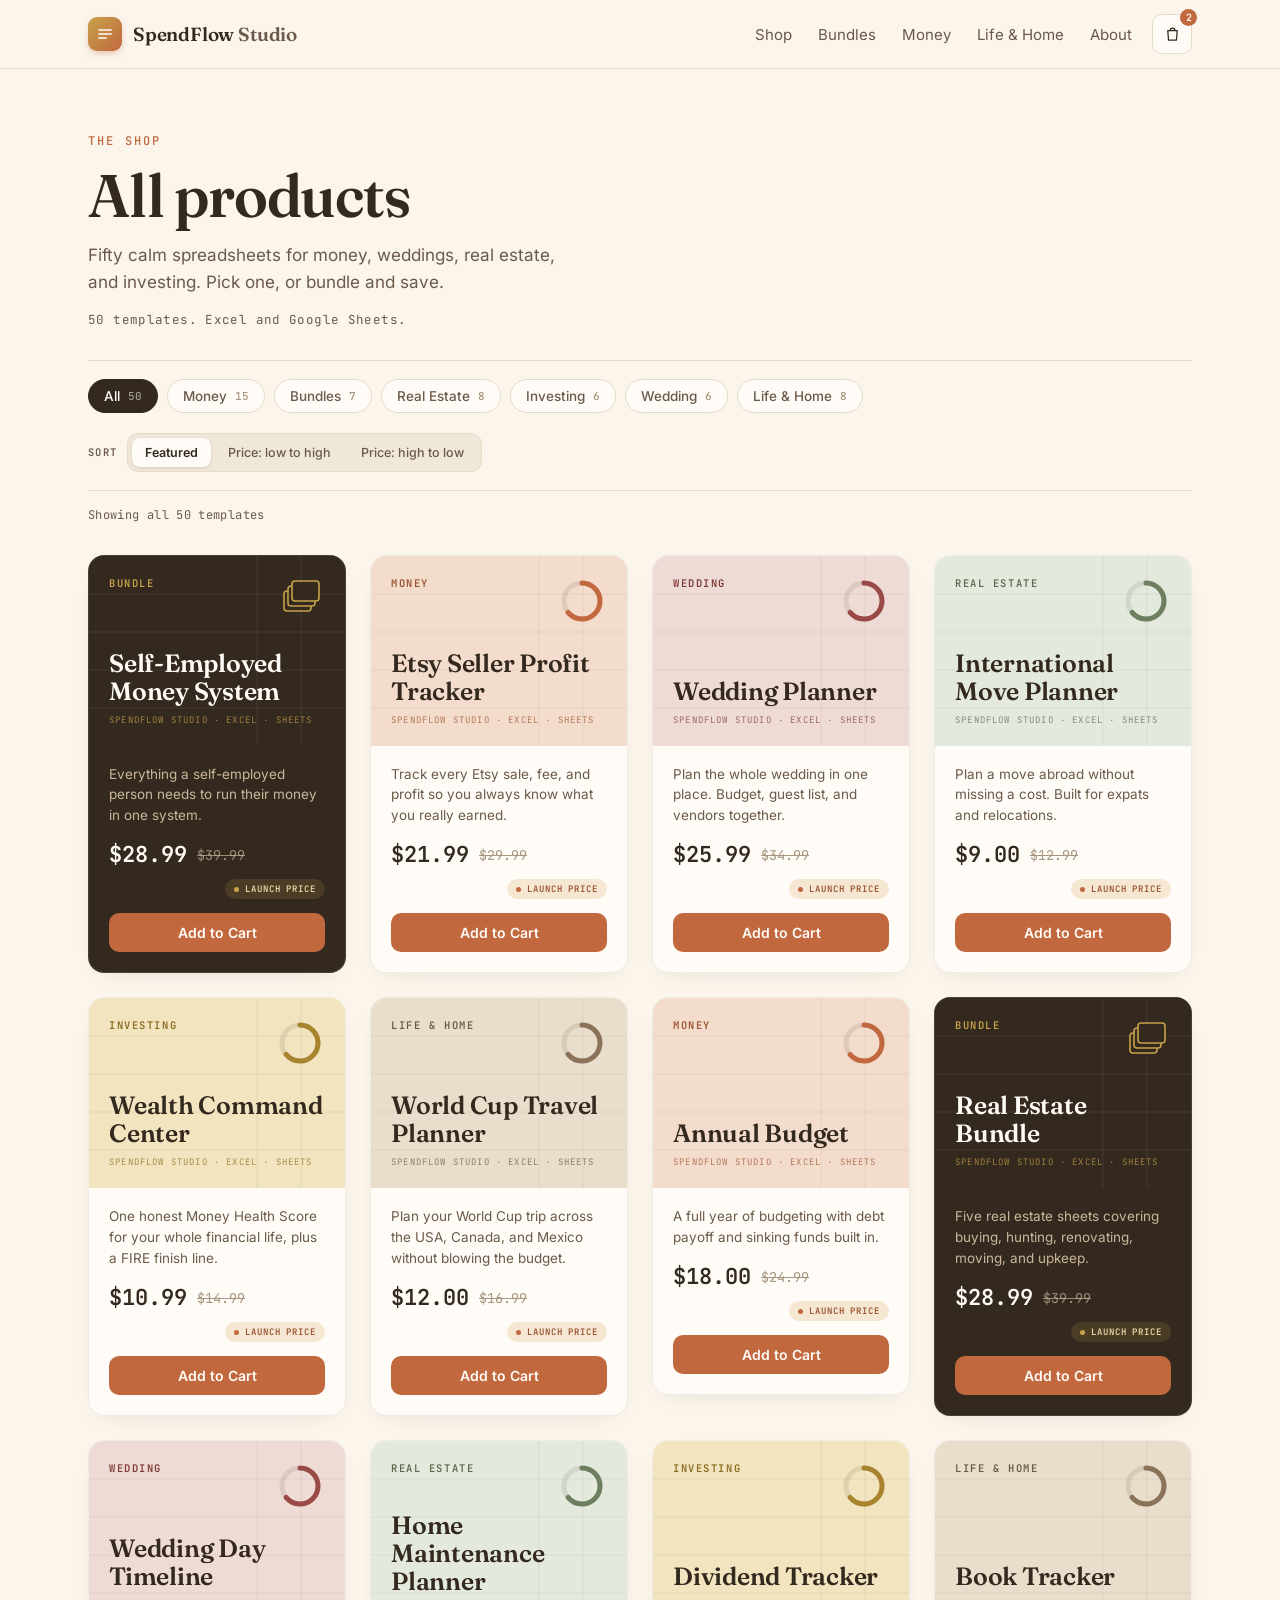
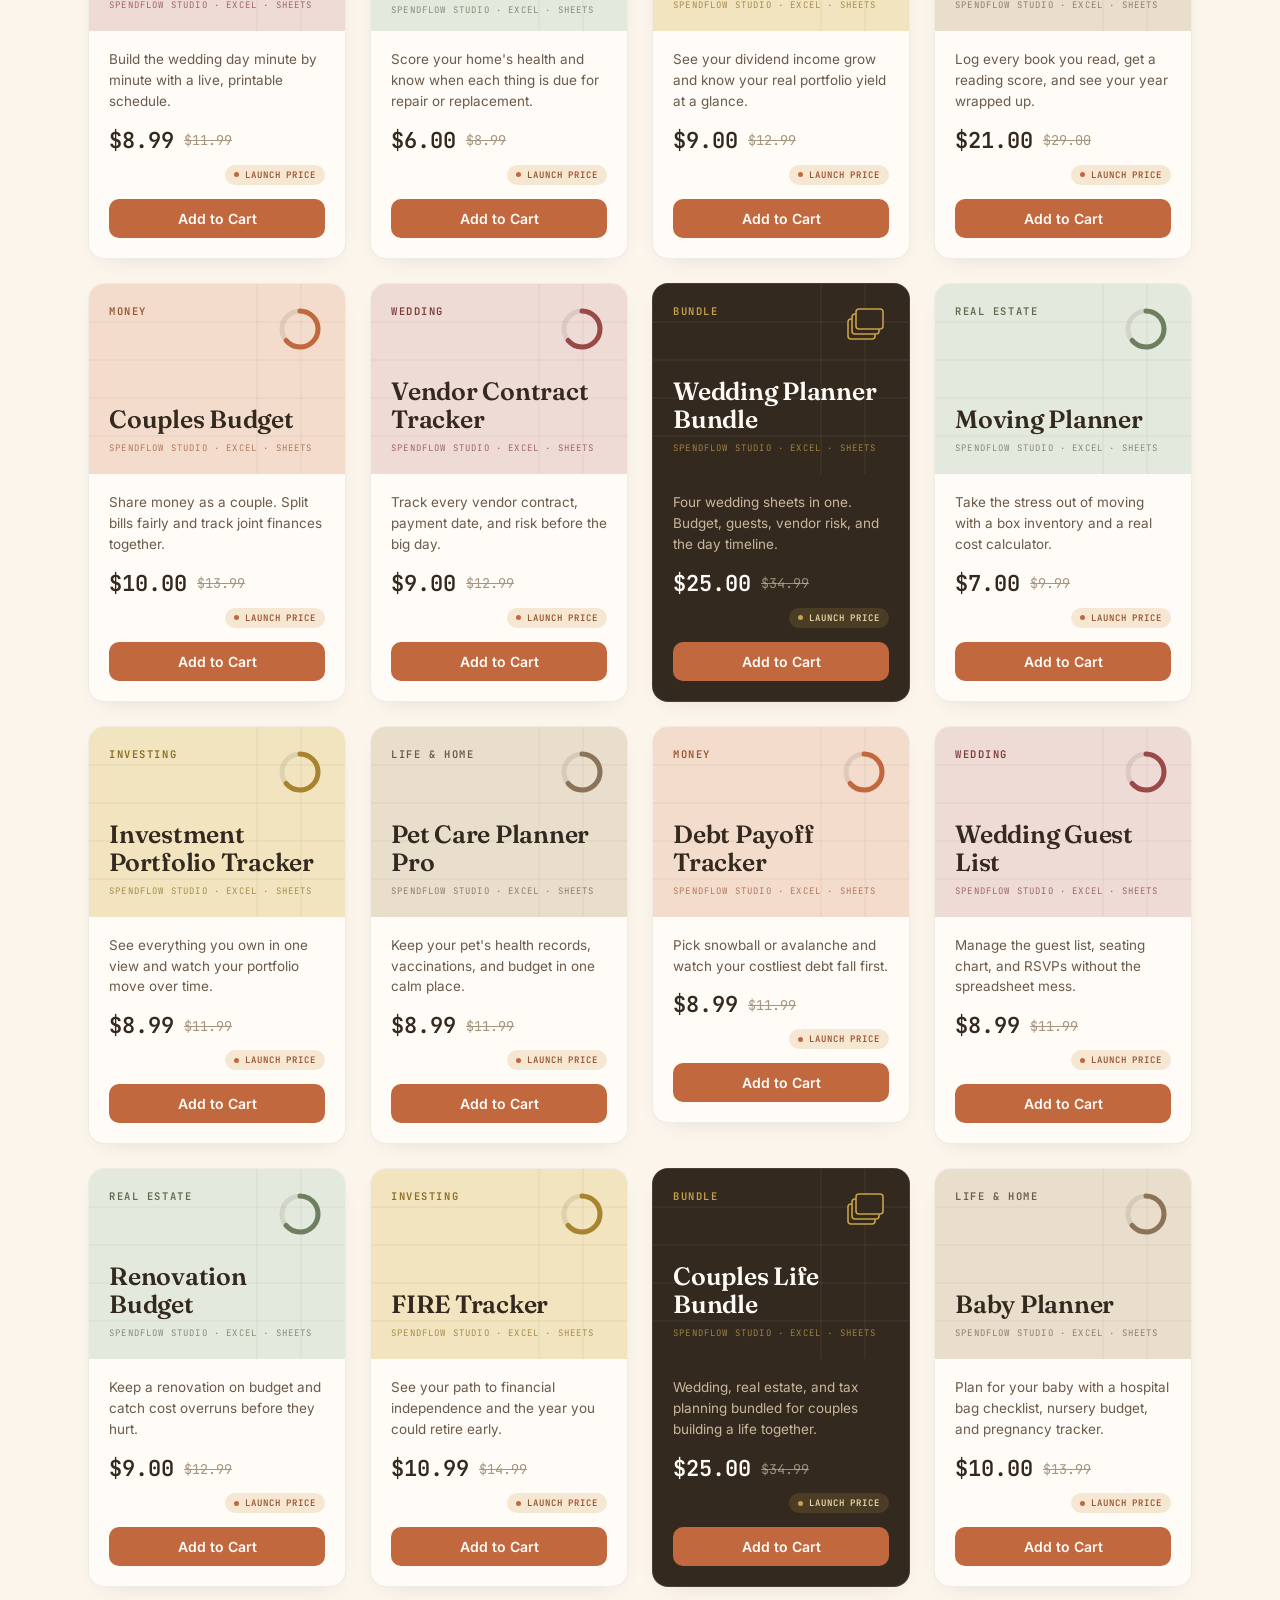
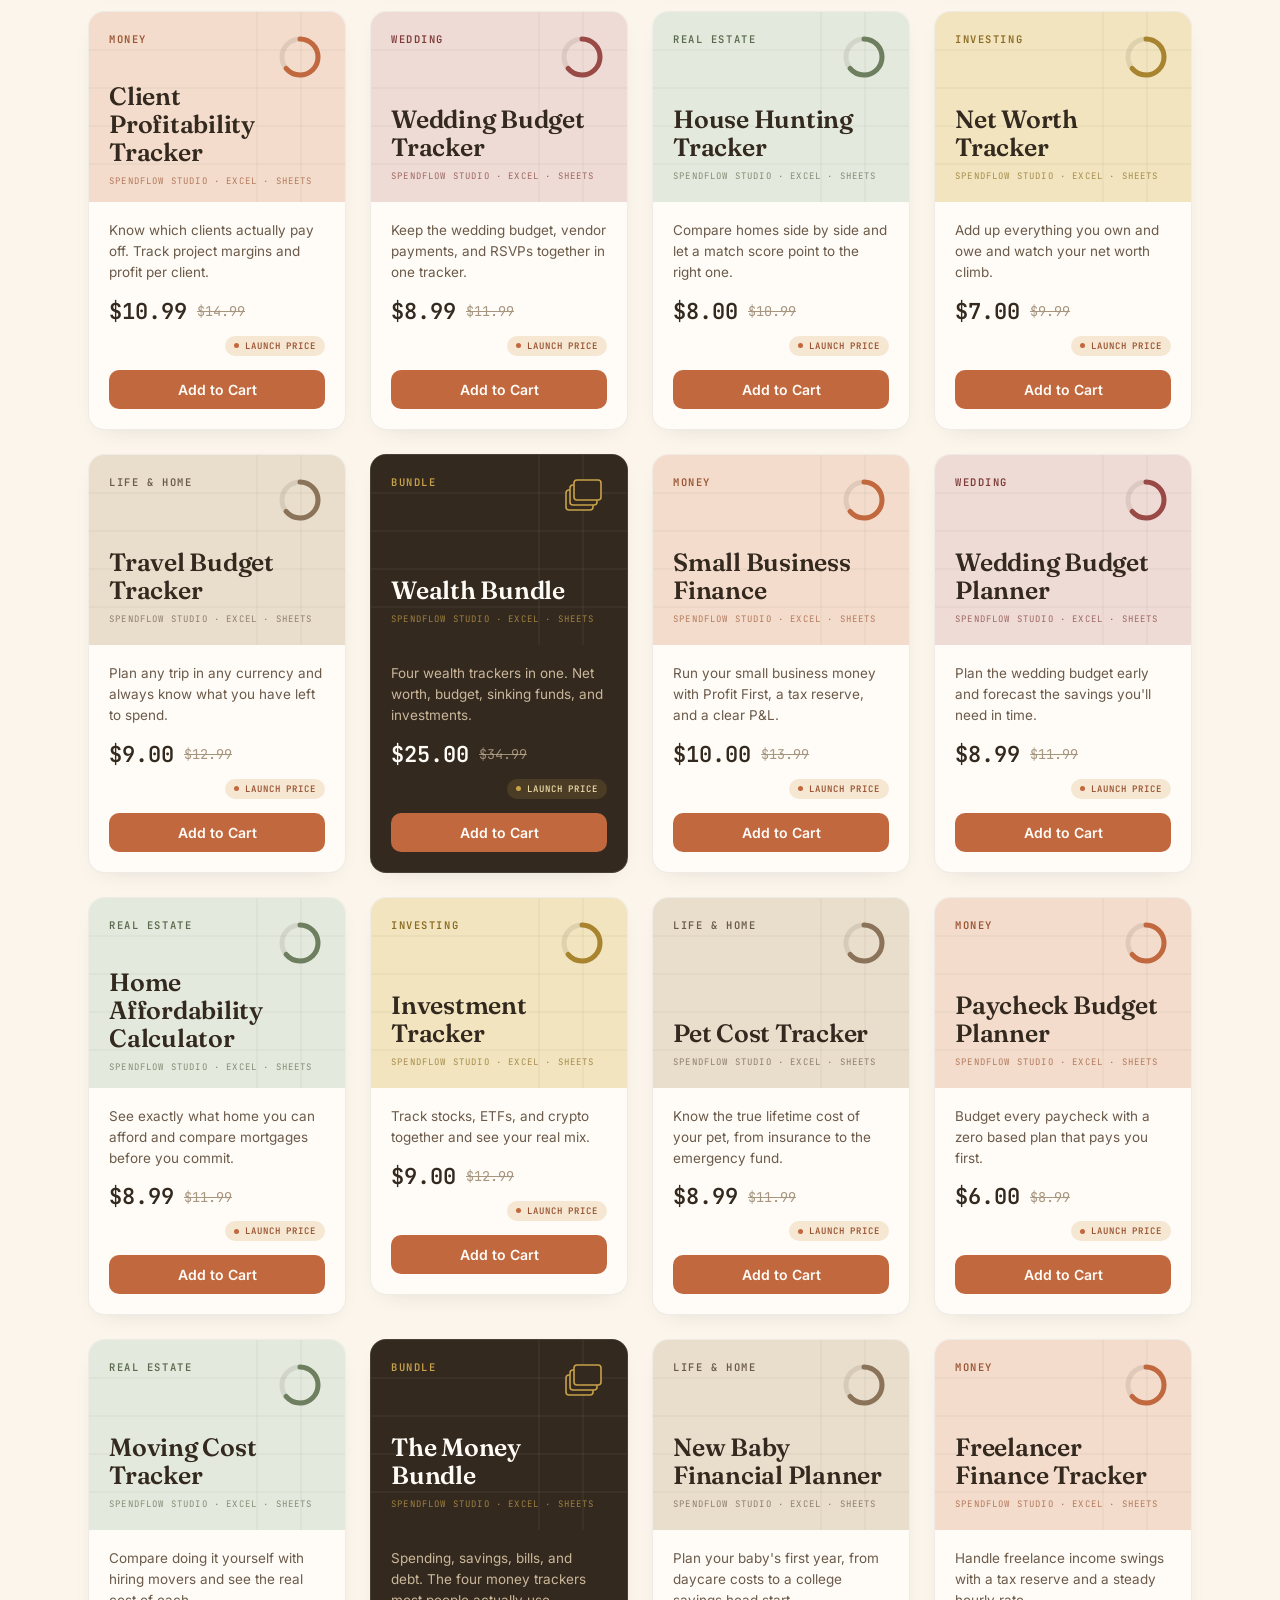
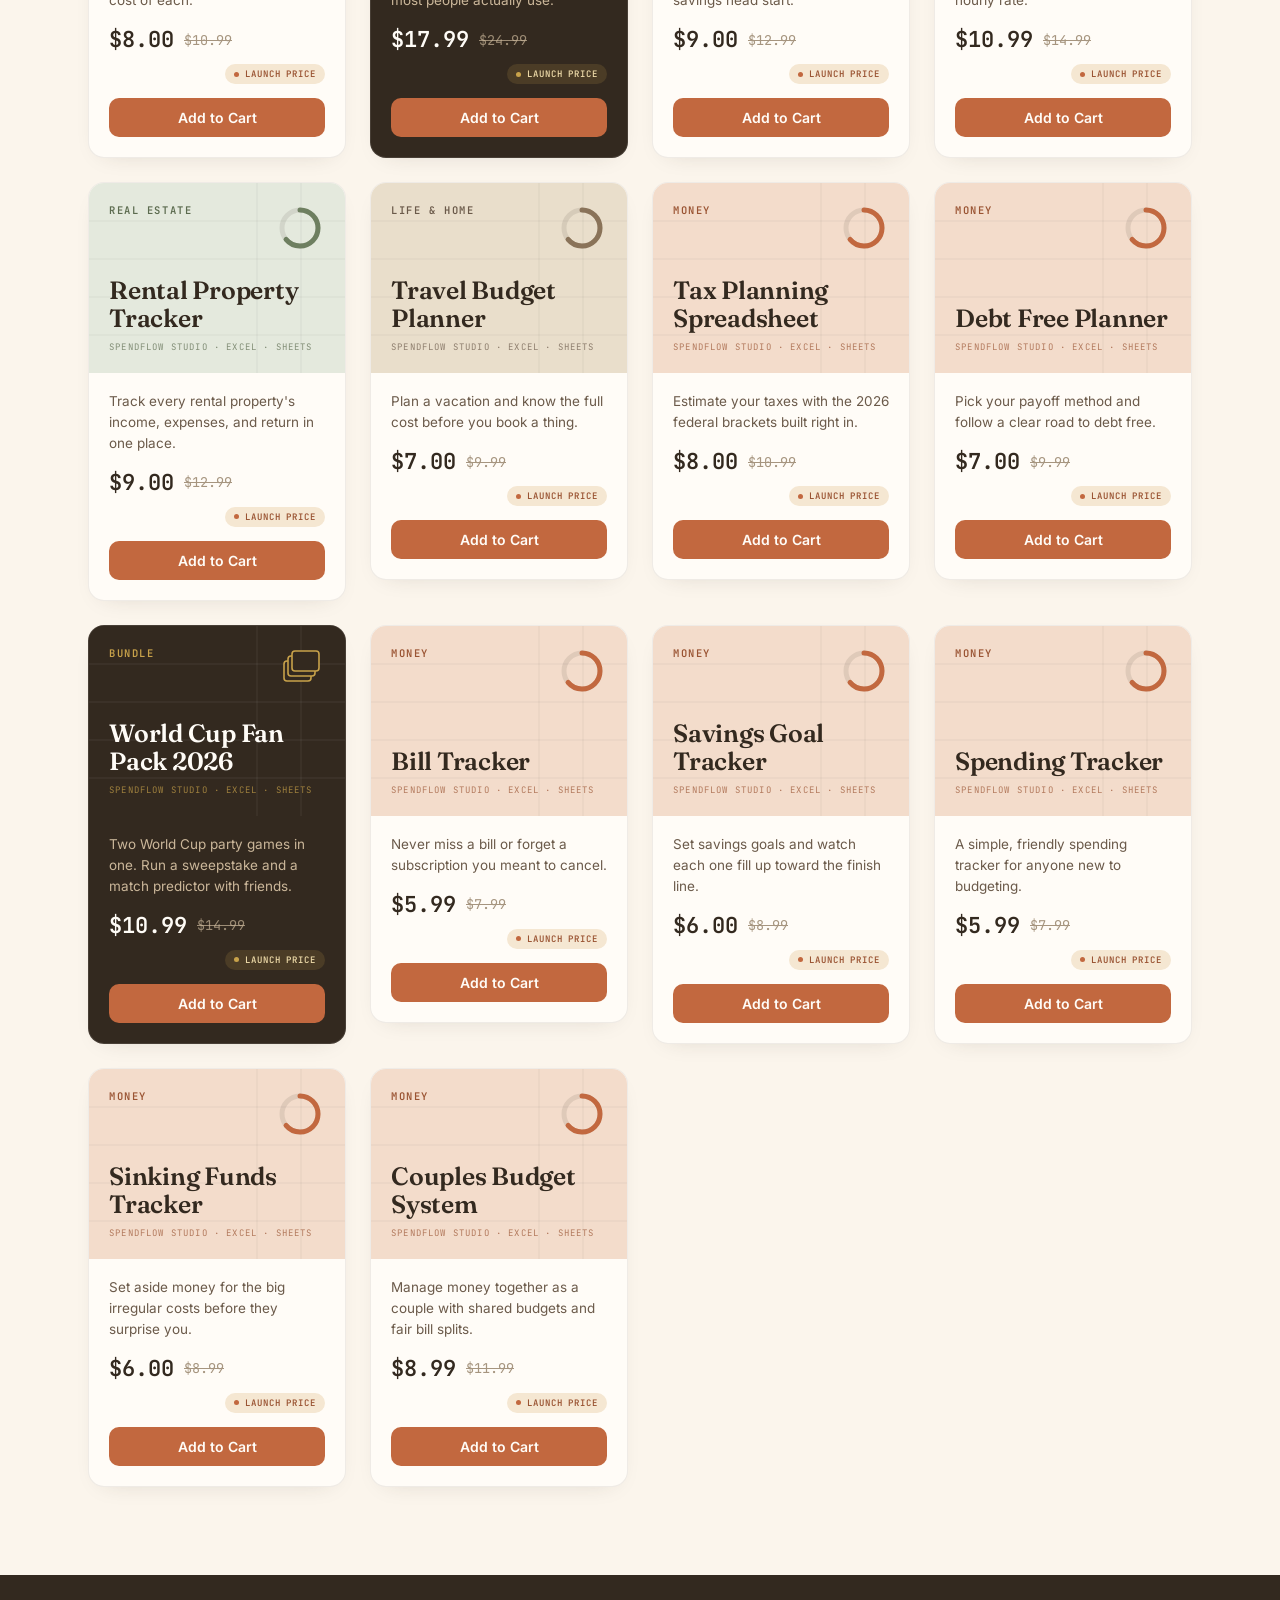
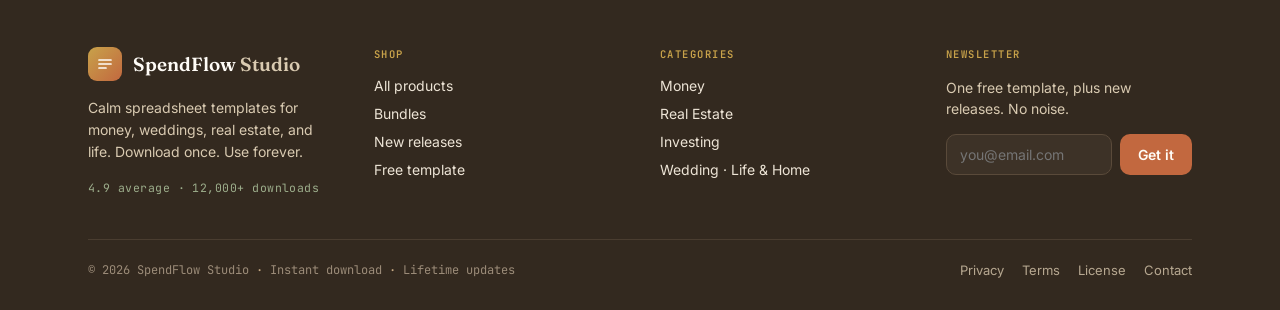
==== shop.html @ 8a0c37d8 "Add SpendFlow Studio static site (9 pages, assets, fonts, Pages support files)" ====
<!DOCTYPE html>
<html lang="en">
<head>
  <meta charset="utf-8">
  <meta name="viewport" content="width=device-width, initial-scale=1">
  <title>Shop - SpendFlow Studio</title>
  <meta name="description" content="Fifty calm spreadsheets for money, weddings, real estate, and investing. Pick one, or bundle and save.">
  <link rel="stylesheet" href="assets/styles.css">
  <script>
    (function(){var e=document.documentElement;e.className+=' has-js';try{if(!(window.matchMedia&&window.matchMedia('(prefers-reduced-motion: reduce)').matches)){e.className+=' motion-ok';}}catch(x){}})();
  </script>
</head>
<body>

<div style="background:#FBF5EC; min-height:100vh;">

  <!-- ============ HEADER ============ -->
  <header style="position:sticky; top:0; z-index:50; background:rgba(251,245,236,0.94); backdrop-filter:saturate(1.1); border-bottom:1px solid #E7DBC8;">
    <div style="max-width:1200px; margin:0 auto; padding:14px clamp(20px,5vw,48px); display:flex; align-items:center; gap:20px; flex-wrap:wrap;">
      <a href="index.html" style="display:flex; align-items:center; gap:11px; text-decoration:none; margin-right:auto;">
        <span style="width:34px; height:34px; border-radius:9px; background:linear-gradient(135deg,#C8A24A 0%,#C2683F 100%); display:inline-flex; align-items:center; justify-content:center; box-shadow:0 3px 8px -3px rgba(194,104,63,0.6);"><svg width="18" height="18" viewBox="0 0 18 18" fill="none" aria-hidden="true"><path d="M3 5h12M3 9h12M3 13h7" stroke="#FFFCF7" stroke-width="1.7" stroke-linecap="round"/></svg></span>
        <span style="font-family:Fraunces,Georgia,serif; font-size:19px; font-weight:600; letter-spacing:-0.01em;"><span style="color:#33291F;">SpendFlow</span> <span style="color:#6B5A4A;">Studio</span></span>
      </a>
      <nav style="display:flex; align-items:center; gap:26px;">
        <a class="nav-link" href="shop.html" style="font-size:15px; color:#6B5A4A; text-decoration:none;">Shop</a>
        <a class="nav-link" href="bundles.html" style="font-size:15px; color:#6B5A4A; text-decoration:none;">Bundles</a>
        <a class="nav-link" href="shop.html" style="font-size:15px; color:#6B5A4A; text-decoration:none;">Money</a>
        <a class="nav-link" href="shop.html" style="font-size:15px; color:#6B5A4A; text-decoration:none;">Life &amp; Home</a>
        <a class="nav-link" href="about.html" style="font-size:15px; color:#6B5A4A; text-decoration:none;">About</a>
      </nav>
      <button class="cart-btn" aria-label="Cart" style="position:relative; width:40px; height:40px; border:1px solid #E7DBC8; background:#FFFCF7; border-radius:10px; display:inline-flex; align-items:center; justify-content:center; cursor:pointer;"><svg width="19" height="19" viewBox="0 0 24 24" fill="none" aria-hidden="true"><path d="M6 7h12l-1 12H7L6 7Z" stroke="#33291F" stroke-width="1.6" stroke-linejoin="round"/><path d="M9 7a3 3 0 0 1 6 0" stroke="#33291F" stroke-width="1.6"/></svg><span style="position:absolute; top:-6px; right:-6px; min-width:17px; height:17px; padding:0 4px; border-radius:999px; background:#C2683F; color:#FFFCF7; font-family:'JetBrains Mono',monospace; font-size:10px; font-weight:600; display:inline-flex; align-items:center; justify-content:center;">2</span></button>
    </div>
  </header>

  <!-- ============ TITLE BAND ============ -->
  <section style="max-width:1200px; margin:0 auto; padding:clamp(40px,5vw,64px) clamp(20px,5vw,48px) clamp(24px,3vw,32px);">
    <div style="font-family:'JetBrains Mono',monospace; font-size:12px; font-weight:500; letter-spacing:0.18em; text-transform:uppercase; color:#C2683F;">The shop</div>
    <h1 style="margin:16px 0 0; font-family:Fraunces,Georgia,serif; font-weight:600; font-size:clamp(38px,5.4vw,60px); line-height:1.02; letter-spacing:-0.02em; color:#33291F;">All products</h1>
    <p style="margin:16px 0 0; max-width:44ch; font-size:17px; line-height:1.6; color:#6B5A4A;">Fifty calm spreadsheets for money, weddings, real estate, and investing. Pick one, or bundle and save.</p>
    <div style="margin-top:14px; font-family:'JetBrains Mono',monospace; font-size:12.5px; letter-spacing:0.03em; color:#6B5A4A;">50 templates. Excel and Google Sheets.</div>
  </section>

  <!-- ============ CONTROLS ============ -->
  <section style="max-width:1200px; margin:0 auto; padding:0 clamp(20px,5vw,48px);">
    <div style="padding:18px 0; border-top:1px solid #E7DBC8; border-bottom:1px solid #E7DBC8; display:flex; gap:20px 28px; align-items:center; justify-content:space-between; flex-wrap:wrap;">
      <div style="display:flex; flex-wrap:wrap; gap:9px;">
          <button class="chip is-active" type="button" data-filter="all" data-label="All">All<span class="chip-count">50</span></button>
          <button class="chip" type="button" data-filter="Money" data-label="Money">Money<span class="chip-count">15</span></button>
          <button class="chip" type="button" data-filter="Bundle" data-label="Bundles">Bundles<span class="chip-count">7</span></button>
          <button class="chip" type="button" data-filter="Real Estate" data-label="Real Estate">Real Estate<span class="chip-count">8</span></button>
          <button class="chip" type="button" data-filter="Investing" data-label="Investing">Investing<span class="chip-count">6</span></button>
          <button class="chip" type="button" data-filter="Wedding" data-label="Wedding">Wedding<span class="chip-count">6</span></button>
          <button class="chip" type="button" data-filter="Life &amp; Home" data-label="Life &amp; Home">Life &amp; Home<span class="chip-count">8</span></button>
      </div>
      <div class="shop-sort" style="display:inline-flex; align-items:center; gap:10px;">
        <span style="font-family:'JetBrains Mono',monospace; font-size:10.5px; font-weight:600; letter-spacing:0.12em; text-transform:uppercase; color:#6B5A4A;">Sort</span>
        <div class="sortwrap">
          <button class="sortbtn is-active" type="button" data-sort="featured">Featured</button>
          <button class="sortbtn" type="button" data-sort="lowhigh">Price: low to high</button>
          <button class="sortbtn" type="button" data-sort="highlow">Price: high to low</button>
        </div>
      </div>
    </div>
    <div class="shop-result" style="margin-top:16px; font-family:'JetBrains Mono',monospace; font-size:12px; letter-spacing:0.03em; color:#6B5A4A;">Showing all 50 templates</div>
  </section>

  <!-- ============ GRID ============ -->
  <section style="max-width:1200px; margin:0 auto; padding:clamp(24px,3vw,32px) clamp(20px,5vw,48px) clamp(56px,7vw,88px);">
    <div id="shop-grid" style="display:grid; grid-template-columns:repeat(auto-fill,minmax(min(100%,258px),1fr)); gap:24px; align-items:start;">
      <a class="card-link--2" href="product.html" data-cat="Bundle" data-price="28.99" data-idx="0">
        <article class="pcard pcard--bundles">
          <div class="pcard__field">
            <svg class="pcard__grid" viewBox="0 0 320 190" preserveAspectRatio="none" aria-hidden="true"><g><line x1="0" y1="38" x2="320" y2="38"/><line x1="0" y1="76" x2="320" y2="76"/><line x1="0" y1="114" x2="320" y2="114"/><line x1="0" y1="152" x2="320" y2="152"/><line x1="210" y1="0" x2="210" y2="190"/><line x1="265" y1="0" x2="265" y2="190"/></g></svg>
            <div class="pcard__top">
              <span class="pcard__eyebrow">Bundle</span>
              <svg class="pcard__icon pcard__icon--bundle" width="50" height="50" viewBox="0 0 50 50" fill="none" aria-hidden="true"><rect x="9" y="15" width="27" height="20" rx="3" stroke-width="1.6"/><rect x="13" y="10" width="27" height="20" rx="3" stroke-width="1.6"/><rect x="17" y="5" width="27" height="20" rx="3" stroke-width="1.6"/></svg>
              <svg class="pcard__icon pcard__icon--single" width="50" height="50" viewBox="0 0 50 50" fill="none" aria-hidden="true"><circle class="ring-track" cx="25" cy="25" r="18" stroke-width="5"/><circle class="ring-fill" cx="25" cy="25" r="18" stroke-width="5" stroke-linecap="round" stroke-dasharray="72 114" transform="rotate(-90 25 25)"/></svg>
            </div>
            <div class="pcard__titlewrap">
              <h3 class="pcard__title">Self-Employed Money System</h3>
              <div class="pcard__meta">SpendFlow Studio · Excel · Sheets</div>
            </div>
          </div>
          <div class="pcard__body">
            <p class="pcard__desc">Everything a self-employed person needs to run their money in one system.</p>
            <div class="pcard__prices">
              <span class="pcard__launch">$28.99</span>
              <span class="pcard__original">$39.99</span>
              <span class="pcard__badge"><span class="pcard__badge-dot"></span>Launch price</span>
            </div>
            <button class="pcard__cart" type="button">Add to Cart</button>
          </div>
        </article>
      </a>
      <a class="card-link--2" href="product.html" data-cat="Money" data-price="21.99" data-idx="1">
        <article class="pcard pcard--money">
          <div class="pcard__field">
            <svg class="pcard__grid" viewBox="0 0 320 190" preserveAspectRatio="none" aria-hidden="true"><g><line x1="0" y1="38" x2="320" y2="38"/><line x1="0" y1="76" x2="320" y2="76"/><line x1="0" y1="114" x2="320" y2="114"/><line x1="0" y1="152" x2="320" y2="152"/><line x1="210" y1="0" x2="210" y2="190"/><line x1="265" y1="0" x2="265" y2="190"/></g></svg>
            <div class="pcard__top">
              <span class="pcard__eyebrow">Money</span>
              <svg class="pcard__icon pcard__icon--bundle" width="50" height="50" viewBox="0 0 50 50" fill="none" aria-hidden="true"><rect x="9" y="15" width="27" height="20" rx="3" stroke-width="1.6"/><rect x="13" y="10" width="27" height="20" rx="3" stroke-width="1.6"/><rect x="17" y="5" width="27" height="20" rx="3" stroke-width="1.6"/></svg>
              <svg class="pcard__icon pcard__icon--single" width="50" height="50" viewBox="0 0 50 50" fill="none" aria-hidden="true"><circle class="ring-track" cx="25" cy="25" r="18" stroke-width="5"/><circle class="ring-fill" cx="25" cy="25" r="18" stroke-width="5" stroke-linecap="round" stroke-dasharray="72 114" transform="rotate(-90 25 25)"/></svg>
            </div>
            <div class="pcard__titlewrap">
              <h3 class="pcard__title">Etsy Seller Profit Tracker</h3>
              <div class="pcard__meta">SpendFlow Studio · Excel · Sheets</div>
            </div>
          </div>
          <div class="pcard__body">
            <p class="pcard__desc">Track every Etsy sale, fee, and profit so you always know what you really earned.</p>
            <div class="pcard__prices">
              <span class="pcard__launch">$21.99</span>
              <span class="pcard__original">$29.99</span>
              <span class="pcard__badge"><span class="pcard__badge-dot"></span>Launch price</span>
            </div>
            <button class="pcard__cart" type="button">Add to Cart</button>
          </div>
        </article>
      </a>
      <a class="card-link--2" href="product.html" data-cat="Wedding" data-price="25.99" data-idx="2">
        <article class="pcard pcard--wedding">
          <div class="pcard__field">
            <svg class="pcard__grid" viewBox="0 0 320 190" preserveAspectRatio="none" aria-hidden="true"><g><line x1="0" y1="38" x2="320" y2="38"/><line x1="0" y1="76" x2="320" y2="76"/><line x1="0" y1="114" x2="320" y2="114"/><line x1="0" y1="152" x2="320" y2="152"/><line x1="210" y1="0" x2="210" y2="190"/><line x1="265" y1="0" x2="265" y2="190"/></g></svg>
            <div class="pcard__top">
              <span class="pcard__eyebrow">Wedding</span>
              <svg class="pcard__icon pcard__icon--bundle" width="50" height="50" viewBox="0 0 50 50" fill="none" aria-hidden="true"><rect x="9" y="15" width="27" height="20" rx="3" stroke-width="1.6"/><rect x="13" y="10" width="27" height="20" rx="3" stroke-width="1.6"/><rect x="17" y="5" width="27" height="20" rx="3" stroke-width="1.6"/></svg>
              <svg class="pcard__icon pcard__icon--single" width="50" height="50" viewBox="0 0 50 50" fill="none" aria-hidden="true"><circle class="ring-track" cx="25" cy="25" r="18" stroke-width="5"/><circle class="ring-fill" cx="25" cy="25" r="18" stroke-width="5" stroke-linecap="round" stroke-dasharray="72 114" transform="rotate(-90 25 25)"/></svg>
            </div>
            <div class="pcard__titlewrap">
              <h3 class="pcard__title">Wedding Planner</h3>
              <div class="pcard__meta">SpendFlow Studio · Excel · Sheets</div>
            </div>
          </div>
          <div class="pcard__body">
            <p class="pcard__desc">Plan the whole wedding in one place. Budget, guest list, and vendors together.</p>
            <div class="pcard__prices">
              <span class="pcard__launch">$25.99</span>
              <span class="pcard__original">$34.99</span>
              <span class="pcard__badge"><span class="pcard__badge-dot"></span>Launch price</span>
            </div>
            <button class="pcard__cart" type="button">Add to Cart</button>
          </div>
        </article>
      </a>
      <a class="card-link--2" href="product.html" data-cat="Real Estate" data-price="9" data-idx="3">
        <article class="pcard pcard--realestate">
          <div class="pcard__field">
            <svg class="pcard__grid" viewBox="0 0 320 190" preserveAspectRatio="none" aria-hidden="true"><g><line x1="0" y1="38" x2="320" y2="38"/><line x1="0" y1="76" x2="320" y2="76"/><line x1="0" y1="114" x2="320" y2="114"/><line x1="0" y1="152" x2="320" y2="152"/><line x1="210" y1="0" x2="210" y2="190"/><line x1="265" y1="0" x2="265" y2="190"/></g></svg>
            <div class="pcard__top">
              <span class="pcard__eyebrow">Real Estate</span>
              <svg class="pcard__icon pcard__icon--bundle" width="50" height="50" viewBox="0 0 50 50" fill="none" aria-hidden="true"><rect x="9" y="15" width="27" height="20" rx="3" stroke-width="1.6"/><rect x="13" y="10" width="27" height="20" rx="3" stroke-width="1.6"/><rect x="17" y="5" width="27" height="20" rx="3" stroke-width="1.6"/></svg>
              <svg class="pcard__icon pcard__icon--single" width="50" height="50" viewBox="0 0 50 50" fill="none" aria-hidden="true"><circle class="ring-track" cx="25" cy="25" r="18" stroke-width="5"/><circle class="ring-fill" cx="25" cy="25" r="18" stroke-width="5" stroke-linecap="round" stroke-dasharray="72 114" transform="rotate(-90 25 25)"/></svg>
            </div>
            <div class="pcard__titlewrap">
              <h3 class="pcard__title">International Move Planner</h3>
              <div class="pcard__meta">SpendFlow Studio · Excel · Sheets</div>
            </div>
          </div>
          <div class="pcard__body">
            <p class="pcard__desc">Plan a move abroad without missing a cost. Built for expats and relocations.</p>
            <div class="pcard__prices">
              <span class="pcard__launch">$9.00</span>
              <span class="pcard__original">$12.99</span>
              <span class="pcard__badge"><span class="pcard__badge-dot"></span>Launch price</span>
            </div>
            <button class="pcard__cart" type="button">Add to Cart</button>
          </div>
        </article>
      </a>
      <a class="card-link--2" href="product.html" data-cat="Investing" data-price="10.99" data-idx="4">
        <article class="pcard pcard--investing">
          <div class="pcard__field">
            <svg class="pcard__grid" viewBox="0 0 320 190" preserveAspectRatio="none" aria-hidden="true"><g><line x1="0" y1="38" x2="320" y2="38"/><line x1="0" y1="76" x2="320" y2="76"/><line x1="0" y1="114" x2="320" y2="114"/><line x1="0" y1="152" x2="320" y2="152"/><line x1="210" y1="0" x2="210" y2="190"/><line x1="265" y1="0" x2="265" y2="190"/></g></svg>
            <div class="pcard__top">
              <span class="pcard__eyebrow">Investing</span>
              <svg class="pcard__icon pcard__icon--bundle" width="50" height="50" viewBox="0 0 50 50" fill="none" aria-hidden="true"><rect x="9" y="15" width="27" height="20" rx="3" stroke-width="1.6"/><rect x="13" y="10" width="27" height="20" rx="3" stroke-width="1.6"/><rect x="17" y="5" width="27" height="20" rx="3" stroke-width="1.6"/></svg>
              <svg class="pcard__icon pcard__icon--single" width="50" height="50" viewBox="0 0 50 50" fill="none" aria-hidden="true"><circle class="ring-track" cx="25" cy="25" r="18" stroke-width="5"/><circle class="ring-fill" cx="25" cy="25" r="18" stroke-width="5" stroke-linecap="round" stroke-dasharray="72 114" transform="rotate(-90 25 25)"/></svg>
            </div>
            <div class="pcard__titlewrap">
              <h3 class="pcard__title">Wealth Command Center</h3>
              <div class="pcard__meta">SpendFlow Studio · Excel · Sheets</div>
            </div>
          </div>
          <div class="pcard__body">
            <p class="pcard__desc">One honest Money Health Score for your whole financial life, plus a FIRE finish line.</p>
            <div class="pcard__prices">
              <span class="pcard__launch">$10.99</span>
              <span class="pcard__original">$14.99</span>
              <span class="pcard__badge"><span class="pcard__badge-dot"></span>Launch price</span>
            </div>
            <button class="pcard__cart" type="button">Add to Cart</button>
          </div>
        </article>
      </a>
      <a class="card-link--2" href="product.html" data-cat="Life &amp; Home" data-price="12" data-idx="5">
        <article class="pcard pcard--lifehome">
          <div class="pcard__field">
            <svg class="pcard__grid" viewBox="0 0 320 190" preserveAspectRatio="none" aria-hidden="true"><g><line x1="0" y1="38" x2="320" y2="38"/><line x1="0" y1="76" x2="320" y2="76"/><line x1="0" y1="114" x2="320" y2="114"/><line x1="0" y1="152" x2="320" y2="152"/><line x1="210" y1="0" x2="210" y2="190"/><line x1="265" y1="0" x2="265" y2="190"/></g></svg>
            <div class="pcard__top">
              <span class="pcard__eyebrow">Life &amp; Home</span>
              <svg class="pcard__icon pcard__icon--bundle" width="50" height="50" viewBox="0 0 50 50" fill="none" aria-hidden="true"><rect x="9" y="15" width="27" height="20" rx="3" stroke-width="1.6"/><rect x="13" y="10" width="27" height="20" rx="3" stroke-width="1.6"/><rect x="17" y="5" width="27" height="20" rx="3" stroke-width="1.6"/></svg>
              <svg class="pcard__icon pcard__icon--single" width="50" height="50" viewBox="0 0 50 50" fill="none" aria-hidden="true"><circle class="ring-track" cx="25" cy="25" r="18" stroke-width="5"/><circle class="ring-fill" cx="25" cy="25" r="18" stroke-width="5" stroke-linecap="round" stroke-dasharray="72 114" transform="rotate(-90 25 25)"/></svg>
            </div>
            <div class="pcard__titlewrap">
              <h3 class="pcard__title">World Cup Travel Planner</h3>
              <div class="pcard__meta">SpendFlow Studio · Excel · Sheets</div>
            </div>
          </div>
          <div class="pcard__body">
            <p class="pcard__desc">Plan your World Cup trip across the USA, Canada, and Mexico without blowing the budget.</p>
            <div class="pcard__prices">
              <span class="pcard__launch">$12.00</span>
              <span class="pcard__original">$16.99</span>
              <span class="pcard__badge"><span class="pcard__badge-dot"></span>Launch price</span>
            </div>
            <button class="pcard__cart" type="button">Add to Cart</button>
          </div>
        </article>
      </a>
      <a class="card-link--2" href="product.html" data-cat="Money" data-price="18" data-idx="6">
        <article class="pcard pcard--money">
          <div class="pcard__field">
            <svg class="pcard__grid" viewBox="0 0 320 190" preserveAspectRatio="none" aria-hidden="true"><g><line x1="0" y1="38" x2="320" y2="38"/><line x1="0" y1="76" x2="320" y2="76"/><line x1="0" y1="114" x2="320" y2="114"/><line x1="0" y1="152" x2="320" y2="152"/><line x1="210" y1="0" x2="210" y2="190"/><line x1="265" y1="0" x2="265" y2="190"/></g></svg>
            <div class="pcard__top">
              <span class="pcard__eyebrow">Money</span>
              <svg class="pcard__icon pcard__icon--bundle" width="50" height="50" viewBox="0 0 50 50" fill="none" aria-hidden="true"><rect x="9" y="15" width="27" height="20" rx="3" stroke-width="1.6"/><rect x="13" y="10" width="27" height="20" rx="3" stroke-width="1.6"/><rect x="17" y="5" width="27" height="20" rx="3" stroke-width="1.6"/></svg>
              <svg class="pcard__icon pcard__icon--single" width="50" height="50" viewBox="0 0 50 50" fill="none" aria-hidden="true"><circle class="ring-track" cx="25" cy="25" r="18" stroke-width="5"/><circle class="ring-fill" cx="25" cy="25" r="18" stroke-width="5" stroke-linecap="round" stroke-dasharray="72 114" transform="rotate(-90 25 25)"/></svg>
            </div>
            <div class="pcard__titlewrap">
              <h3 class="pcard__title">Annual Budget</h3>
              <div class="pcard__meta">SpendFlow Studio · Excel · Sheets</div>
            </div>
          </div>
          <div class="pcard__body">
            <p class="pcard__desc">A full year of budgeting with debt payoff and sinking funds built in.</p>
            <div class="pcard__prices">
              <span class="pcard__launch">$18.00</span>
              <span class="pcard__original">$24.99</span>
              <span class="pcard__badge"><span class="pcard__badge-dot"></span>Launch price</span>
            </div>
            <button class="pcard__cart" type="button">Add to Cart</button>
          </div>
        </article>
      </a>
      <a class="card-link--2" href="product.html" data-cat="Bundle" data-price="28.99" data-idx="7">
        <article class="pcard pcard--bundles">
          <div class="pcard__field">
            <svg class="pcard__grid" viewBox="0 0 320 190" preserveAspectRatio="none" aria-hidden="true"><g><line x1="0" y1="38" x2="320" y2="38"/><line x1="0" y1="76" x2="320" y2="76"/><line x1="0" y1="114" x2="320" y2="114"/><line x1="0" y1="152" x2="320" y2="152"/><line x1="210" y1="0" x2="210" y2="190"/><line x1="265" y1="0" x2="265" y2="190"/></g></svg>
            <div class="pcard__top">
              <span class="pcard__eyebrow">Bundle</span>
              <svg class="pcard__icon pcard__icon--bundle" width="50" height="50" viewBox="0 0 50 50" fill="none" aria-hidden="true"><rect x="9" y="15" width="27" height="20" rx="3" stroke-width="1.6"/><rect x="13" y="10" width="27" height="20" rx="3" stroke-width="1.6"/><rect x="17" y="5" width="27" height="20" rx="3" stroke-width="1.6"/></svg>
              <svg class="pcard__icon pcard__icon--single" width="50" height="50" viewBox="0 0 50 50" fill="none" aria-hidden="true"><circle class="ring-track" cx="25" cy="25" r="18" stroke-width="5"/><circle class="ring-fill" cx="25" cy="25" r="18" stroke-width="5" stroke-linecap="round" stroke-dasharray="72 114" transform="rotate(-90 25 25)"/></svg>
            </div>
            <div class="pcard__titlewrap">
              <h3 class="pcard__title">Real Estate Bundle</h3>
              <div class="pcard__meta">SpendFlow Studio · Excel · Sheets</div>
            </div>
          </div>
          <div class="pcard__body">
            <p class="pcard__desc">Five real estate sheets covering buying, hunting, renovating, moving, and upkeep.</p>
            <div class="pcard__prices">
              <span class="pcard__launch">$28.99</span>
              <span class="pcard__original">$39.99</span>
              <span class="pcard__badge"><span class="pcard__badge-dot"></span>Launch price</span>
            </div>
            <button class="pcard__cart" type="button">Add to Cart</button>
          </div>
        </article>
      </a>
      <a class="card-link--2" href="product.html" data-cat="Wedding" data-price="8.99" data-idx="8">
        <article class="pcard pcard--wedding">
          <div class="pcard__field">
            <svg class="pcard__grid" viewBox="0 0 320 190" preserveAspectRatio="none" aria-hidden="true"><g><line x1="0" y1="38" x2="320" y2="38"/><line x1="0" y1="76" x2="320" y2="76"/><line x1="0" y1="114" x2="320" y2="114"/><line x1="0" y1="152" x2="320" y2="152"/><line x1="210" y1="0" x2="210" y2="190"/><line x1="265" y1="0" x2="265" y2="190"/></g></svg>
            <div class="pcard__top">
              <span class="pcard__eyebrow">Wedding</span>
              <svg class="pcard__icon pcard__icon--bundle" width="50" height="50" viewBox="0 0 50 50" fill="none" aria-hidden="true"><rect x="9" y="15" width="27" height="20" rx="3" stroke-width="1.6"/><rect x="13" y="10" width="27" height="20" rx="3" stroke-width="1.6"/><rect x="17" y="5" width="27" height="20" rx="3" stroke-width="1.6"/></svg>
              <svg class="pcard__icon pcard__icon--single" width="50" height="50" viewBox="0 0 50 50" fill="none" aria-hidden="true"><circle class="ring-track" cx="25" cy="25" r="18" stroke-width="5"/><circle class="ring-fill" cx="25" cy="25" r="18" stroke-width="5" stroke-linecap="round" stroke-dasharray="72 114" transform="rotate(-90 25 25)"/></svg>
            </div>
            <div class="pcard__titlewrap">
              <h3 class="pcard__title">Wedding Day Timeline</h3>
              <div class="pcard__meta">SpendFlow Studio · Excel · Sheets</div>
            </div>
          </div>
          <div class="pcard__body">
            <p class="pcard__desc">Build the wedding day minute by minute with a live, printable schedule.</p>
            <div class="pcard__prices">
              <span class="pcard__launch">$8.99</span>
              <span class="pcard__original">$11.99</span>
              <span class="pcard__badge"><span class="pcard__badge-dot"></span>Launch price</span>
            </div>
            <button class="pcard__cart" type="button">Add to Cart</button>
          </div>
        </article>
      </a>
      <a class="card-link--2" href="product.html" data-cat="Real Estate" data-price="6" data-idx="9">
        <article class="pcard pcard--realestate">
          <div class="pcard__field">
            <svg class="pcard__grid" viewBox="0 0 320 190" preserveAspectRatio="none" aria-hidden="true"><g><line x1="0" y1="38" x2="320" y2="38"/><line x1="0" y1="76" x2="320" y2="76"/><line x1="0" y1="114" x2="320" y2="114"/><line x1="0" y1="152" x2="320" y2="152"/><line x1="210" y1="0" x2="210" y2="190"/><line x1="265" y1="0" x2="265" y2="190"/></g></svg>
            <div class="pcard__top">
              <span class="pcard__eyebrow">Real Estate</span>
              <svg class="pcard__icon pcard__icon--bundle" width="50" height="50" viewBox="0 0 50 50" fill="none" aria-hidden="true"><rect x="9" y="15" width="27" height="20" rx="3" stroke-width="1.6"/><rect x="13" y="10" width="27" height="20" rx="3" stroke-width="1.6"/><rect x="17" y="5" width="27" height="20" rx="3" stroke-width="1.6"/></svg>
              <svg class="pcard__icon pcard__icon--single" width="50" height="50" viewBox="0 0 50 50" fill="none" aria-hidden="true"><circle class="ring-track" cx="25" cy="25" r="18" stroke-width="5"/><circle class="ring-fill" cx="25" cy="25" r="18" stroke-width="5" stroke-linecap="round" stroke-dasharray="72 114" transform="rotate(-90 25 25)"/></svg>
            </div>
            <div class="pcard__titlewrap">
              <h3 class="pcard__title">Home Maintenance Planner</h3>
              <div class="pcard__meta">SpendFlow Studio · Excel · Sheets</div>
            </div>
          </div>
          <div class="pcard__body">
            <p class="pcard__desc">Score your home's health and know when each thing is due for repair or replacement.</p>
            <div class="pcard__prices">
              <span class="pcard__launch">$6.00</span>
              <span class="pcard__original">$8.99</span>
              <span class="pcard__badge"><span class="pcard__badge-dot"></span>Launch price</span>
            </div>
            <button class="pcard__cart" type="button">Add to Cart</button>
          </div>
        </article>
      </a>
      <a class="card-link--2" href="product.html" data-cat="Investing" data-price="9" data-idx="10">
        <article class="pcard pcard--investing">
          <div class="pcard__field">
            <svg class="pcard__grid" viewBox="0 0 320 190" preserveAspectRatio="none" aria-hidden="true"><g><line x1="0" y1="38" x2="320" y2="38"/><line x1="0" y1="76" x2="320" y2="76"/><line x1="0" y1="114" x2="320" y2="114"/><line x1="0" y1="152" x2="320" y2="152"/><line x1="210" y1="0" x2="210" y2="190"/><line x1="265" y1="0" x2="265" y2="190"/></g></svg>
            <div class="pcard__top">
              <span class="pcard__eyebrow">Investing</span>
              <svg class="pcard__icon pcard__icon--bundle" width="50" height="50" viewBox="0 0 50 50" fill="none" aria-hidden="true"><rect x="9" y="15" width="27" height="20" rx="3" stroke-width="1.6"/><rect x="13" y="10" width="27" height="20" rx="3" stroke-width="1.6"/><rect x="17" y="5" width="27" height="20" rx="3" stroke-width="1.6"/></svg>
              <svg class="pcard__icon pcard__icon--single" width="50" height="50" viewBox="0 0 50 50" fill="none" aria-hidden="true"><circle class="ring-track" cx="25" cy="25" r="18" stroke-width="5"/><circle class="ring-fill" cx="25" cy="25" r="18" stroke-width="5" stroke-linecap="round" stroke-dasharray="72 114" transform="rotate(-90 25 25)"/></svg>
            </div>
            <div class="pcard__titlewrap">
              <h3 class="pcard__title">Dividend Tracker</h3>
              <div class="pcard__meta">SpendFlow Studio · Excel · Sheets</div>
            </div>
          </div>
          <div class="pcard__body">
            <p class="pcard__desc">See your dividend income grow and know your real portfolio yield at a glance.</p>
            <div class="pcard__prices">
              <span class="pcard__launch">$9.00</span>
              <span class="pcard__original">$12.99</span>
              <span class="pcard__badge"><span class="pcard__badge-dot"></span>Launch price</span>
            </div>
            <button class="pcard__cart" type="button">Add to Cart</button>
          </div>
        </article>
      </a>
      <a class="card-link--2" href="product.html" data-cat="Life &amp; Home" data-price="21" data-idx="11">
        <article class="pcard pcard--lifehome">
          <div class="pcard__field">
            <svg class="pcard__grid" viewBox="0 0 320 190" preserveAspectRatio="none" aria-hidden="true"><g><line x1="0" y1="38" x2="320" y2="38"/><line x1="0" y1="76" x2="320" y2="76"/><line x1="0" y1="114" x2="320" y2="114"/><line x1="0" y1="152" x2="320" y2="152"/><line x1="210" y1="0" x2="210" y2="190"/><line x1="265" y1="0" x2="265" y2="190"/></g></svg>
            <div class="pcard__top">
              <span class="pcard__eyebrow">Life &amp; Home</span>
              <svg class="pcard__icon pcard__icon--bundle" width="50" height="50" viewBox="0 0 50 50" fill="none" aria-hidden="true"><rect x="9" y="15" width="27" height="20" rx="3" stroke-width="1.6"/><rect x="13" y="10" width="27" height="20" rx="3" stroke-width="1.6"/><rect x="17" y="5" width="27" height="20" rx="3" stroke-width="1.6"/></svg>
              <svg class="pcard__icon pcard__icon--single" width="50" height="50" viewBox="0 0 50 50" fill="none" aria-hidden="true"><circle class="ring-track" cx="25" cy="25" r="18" stroke-width="5"/><circle class="ring-fill" cx="25" cy="25" r="18" stroke-width="5" stroke-linecap="round" stroke-dasharray="72 114" transform="rotate(-90 25 25)"/></svg>
            </div>
            <div class="pcard__titlewrap">
              <h3 class="pcard__title">Book Tracker</h3>
              <div class="pcard__meta">SpendFlow Studio · Excel · Sheets</div>
            </div>
          </div>
          <div class="pcard__body">
            <p class="pcard__desc">Log every book you read, get a reading score, and see your year wrapped up.</p>
            <div class="pcard__prices">
              <span class="pcard__launch">$21.00</span>
              <span class="pcard__original">$29.00</span>
              <span class="pcard__badge"><span class="pcard__badge-dot"></span>Launch price</span>
            </div>
            <button class="pcard__cart" type="button">Add to Cart</button>
          </div>
        </article>
      </a>
      <a class="card-link--2" href="product.html" data-cat="Money" data-price="10" data-idx="12">
        <article class="pcard pcard--money">
          <div class="pcard__field">
            <svg class="pcard__grid" viewBox="0 0 320 190" preserveAspectRatio="none" aria-hidden="true"><g><line x1="0" y1="38" x2="320" y2="38"/><line x1="0" y1="76" x2="320" y2="76"/><line x1="0" y1="114" x2="320" y2="114"/><line x1="0" y1="152" x2="320" y2="152"/><line x1="210" y1="0" x2="210" y2="190"/><line x1="265" y1="0" x2="265" y2="190"/></g></svg>
            <div class="pcard__top">
              <span class="pcard__eyebrow">Money</span>
              <svg class="pcard__icon pcard__icon--bundle" width="50" height="50" viewBox="0 0 50 50" fill="none" aria-hidden="true"><rect x="9" y="15" width="27" height="20" rx="3" stroke-width="1.6"/><rect x="13" y="10" width="27" height="20" rx="3" stroke-width="1.6"/><rect x="17" y="5" width="27" height="20" rx="3" stroke-width="1.6"/></svg>
              <svg class="pcard__icon pcard__icon--single" width="50" height="50" viewBox="0 0 50 50" fill="none" aria-hidden="true"><circle class="ring-track" cx="25" cy="25" r="18" stroke-width="5"/><circle class="ring-fill" cx="25" cy="25" r="18" stroke-width="5" stroke-linecap="round" stroke-dasharray="72 114" transform="rotate(-90 25 25)"/></svg>
            </div>
            <div class="pcard__titlewrap">
              <h3 class="pcard__title">Couples Budget</h3>
              <div class="pcard__meta">SpendFlow Studio · Excel · Sheets</div>
            </div>
          </div>
          <div class="pcard__body">
            <p class="pcard__desc">Share money as a couple. Split bills fairly and track joint finances together.</p>
            <div class="pcard__prices">
              <span class="pcard__launch">$10.00</span>
              <span class="pcard__original">$13.99</span>
              <span class="pcard__badge"><span class="pcard__badge-dot"></span>Launch price</span>
            </div>
            <button class="pcard__cart" type="button">Add to Cart</button>
          </div>
        </article>
      </a>
      <a class="card-link--2" href="product.html" data-cat="Wedding" data-price="9" data-idx="13">
        <article class="pcard pcard--wedding">
          <div class="pcard__field">
            <svg class="pcard__grid" viewBox="0 0 320 190" preserveAspectRatio="none" aria-hidden="true"><g><line x1="0" y1="38" x2="320" y2="38"/><line x1="0" y1="76" x2="320" y2="76"/><line x1="0" y1="114" x2="320" y2="114"/><line x1="0" y1="152" x2="320" y2="152"/><line x1="210" y1="0" x2="210" y2="190"/><line x1="265" y1="0" x2="265" y2="190"/></g></svg>
            <div class="pcard__top">
              <span class="pcard__eyebrow">Wedding</span>
              <svg class="pcard__icon pcard__icon--bundle" width="50" height="50" viewBox="0 0 50 50" fill="none" aria-hidden="true"><rect x="9" y="15" width="27" height="20" rx="3" stroke-width="1.6"/><rect x="13" y="10" width="27" height="20" rx="3" stroke-width="1.6"/><rect x="17" y="5" width="27" height="20" rx="3" stroke-width="1.6"/></svg>
              <svg class="pcard__icon pcard__icon--single" width="50" height="50" viewBox="0 0 50 50" fill="none" aria-hidden="true"><circle class="ring-track" cx="25" cy="25" r="18" stroke-width="5"/><circle class="ring-fill" cx="25" cy="25" r="18" stroke-width="5" stroke-linecap="round" stroke-dasharray="72 114" transform="rotate(-90 25 25)"/></svg>
            </div>
            <div class="pcard__titlewrap">
              <h3 class="pcard__title">Vendor Contract Tracker</h3>
              <div class="pcard__meta">SpendFlow Studio · Excel · Sheets</div>
            </div>
          </div>
          <div class="pcard__body">
            <p class="pcard__desc">Track every vendor contract, payment date, and risk before the big day.</p>
            <div class="pcard__prices">
              <span class="pcard__launch">$9.00</span>
              <span class="pcard__original">$12.99</span>
              <span class="pcard__badge"><span class="pcard__badge-dot"></span>Launch price</span>
            </div>
            <button class="pcard__cart" type="button">Add to Cart</button>
          </div>
        </article>
      </a>
      <a class="card-link--2" href="product.html" data-cat="Bundle" data-price="25" data-idx="14">
        <article class="pcard pcard--bundles">
          <div class="pcard__field">
            <svg class="pcard__grid" viewBox="0 0 320 190" preserveAspectRatio="none" aria-hidden="true"><g><line x1="0" y1="38" x2="320" y2="38"/><line x1="0" y1="76" x2="320" y2="76"/><line x1="0" y1="114" x2="320" y2="114"/><line x1="0" y1="152" x2="320" y2="152"/><line x1="210" y1="0" x2="210" y2="190"/><line x1="265" y1="0" x2="265" y2="190"/></g></svg>
            <div class="pcard__top">
              <span class="pcard__eyebrow">Bundle</span>
              <svg class="pcard__icon pcard__icon--bundle" width="50" height="50" viewBox="0 0 50 50" fill="none" aria-hidden="true"><rect x="9" y="15" width="27" height="20" rx="3" stroke-width="1.6"/><rect x="13" y="10" width="27" height="20" rx="3" stroke-width="1.6"/><rect x="17" y="5" width="27" height="20" rx="3" stroke-width="1.6"/></svg>
              <svg class="pcard__icon pcard__icon--single" width="50" height="50" viewBox="0 0 50 50" fill="none" aria-hidden="true"><circle class="ring-track" cx="25" cy="25" r="18" stroke-width="5"/><circle class="ring-fill" cx="25" cy="25" r="18" stroke-width="5" stroke-linecap="round" stroke-dasharray="72 114" transform="rotate(-90 25 25)"/></svg>
            </div>
            <div class="pcard__titlewrap">
              <h3 class="pcard__title">Wedding Planner Bundle</h3>
              <div class="pcard__meta">SpendFlow Studio · Excel · Sheets</div>
            </div>
          </div>
          <div class="pcard__body">
            <p class="pcard__desc">Four wedding sheets in one. Budget, guests, vendor risk, and the day timeline.</p>
            <div class="pcard__prices">
              <span class="pcard__launch">$25.00</span>
              <span class="pcard__original">$34.99</span>
              <span class="pcard__badge"><span class="pcard__badge-dot"></span>Launch price</span>
            </div>
            <button class="pcard__cart" type="button">Add to Cart</button>
          </div>
        </article>
      </a>
      <a class="card-link--2" href="product.html" data-cat="Real Estate" data-price="7" data-idx="15">
        <article class="pcard pcard--realestate">
          <div class="pcard__field">
            <svg class="pcard__grid" viewBox="0 0 320 190" preserveAspectRatio="none" aria-hidden="true"><g><line x1="0" y1="38" x2="320" y2="38"/><line x1="0" y1="76" x2="320" y2="76"/><line x1="0" y1="114" x2="320" y2="114"/><line x1="0" y1="152" x2="320" y2="152"/><line x1="210" y1="0" x2="210" y2="190"/><line x1="265" y1="0" x2="265" y2="190"/></g></svg>
            <div class="pcard__top">
              <span class="pcard__eyebrow">Real Estate</span>
              <svg class="pcard__icon pcard__icon--bundle" width="50" height="50" viewBox="0 0 50 50" fill="none" aria-hidden="true"><rect x="9" y="15" width="27" height="20" rx="3" stroke-width="1.6"/><rect x="13" y="10" width="27" height="20" rx="3" stroke-width="1.6"/><rect x="17" y="5" width="27" height="20" rx="3" stroke-width="1.6"/></svg>
              <svg class="pcard__icon pcard__icon--single" width="50" height="50" viewBox="0 0 50 50" fill="none" aria-hidden="true"><circle class="ring-track" cx="25" cy="25" r="18" stroke-width="5"/><circle class="ring-fill" cx="25" cy="25" r="18" stroke-width="5" stroke-linecap="round" stroke-dasharray="72 114" transform="rotate(-90 25 25)"/></svg>
            </div>
            <div class="pcard__titlewrap">
              <h3 class="pcard__title">Moving Planner</h3>
              <div class="pcard__meta">SpendFlow Studio · Excel · Sheets</div>
            </div>
          </div>
          <div class="pcard__body">
            <p class="pcard__desc">Take the stress out of moving with a box inventory and a real cost calculator.</p>
            <div class="pcard__prices">
              <span class="pcard__launch">$7.00</span>
              <span class="pcard__original">$9.99</span>
              <span class="pcard__badge"><span class="pcard__badge-dot"></span>Launch price</span>
            </div>
            <button class="pcard__cart" type="button">Add to Cart</button>
          </div>
        </article>
      </a>
      <a class="card-link--2" href="product.html" data-cat="Investing" data-price="8.99" data-idx="16">
        <article class="pcard pcard--investing">
          <div class="pcard__field">
            <svg class="pcard__grid" viewBox="0 0 320 190" preserveAspectRatio="none" aria-hidden="true"><g><line x1="0" y1="38" x2="320" y2="38"/><line x1="0" y1="76" x2="320" y2="76"/><line x1="0" y1="114" x2="320" y2="114"/><line x1="0" y1="152" x2="320" y2="152"/><line x1="210" y1="0" x2="210" y2="190"/><line x1="265" y1="0" x2="265" y2="190"/></g></svg>
            <div class="pcard__top">
              <span class="pcard__eyebrow">Investing</span>
              <svg class="pcard__icon pcard__icon--bundle" width="50" height="50" viewBox="0 0 50 50" fill="none" aria-hidden="true"><rect x="9" y="15" width="27" height="20" rx="3" stroke-width="1.6"/><rect x="13" y="10" width="27" height="20" rx="3" stroke-width="1.6"/><rect x="17" y="5" width="27" height="20" rx="3" stroke-width="1.6"/></svg>
              <svg class="pcard__icon pcard__icon--single" width="50" height="50" viewBox="0 0 50 50" fill="none" aria-hidden="true"><circle class="ring-track" cx="25" cy="25" r="18" stroke-width="5"/><circle class="ring-fill" cx="25" cy="25" r="18" stroke-width="5" stroke-linecap="round" stroke-dasharray="72 114" transform="rotate(-90 25 25)"/></svg>
            </div>
            <div class="pcard__titlewrap">
              <h3 class="pcard__title">Investment Portfolio Tracker</h3>
              <div class="pcard__meta">SpendFlow Studio · Excel · Sheets</div>
            </div>
          </div>
          <div class="pcard__body">
            <p class="pcard__desc">See everything you own in one view and watch your portfolio move over time.</p>
            <div class="pcard__prices">
              <span class="pcard__launch">$8.99</span>
              <span class="pcard__original">$11.99</span>
              <span class="pcard__badge"><span class="pcard__badge-dot"></span>Launch price</span>
            </div>
            <button class="pcard__cart" type="button">Add to Cart</button>
          </div>
        </article>
      </a>
      <a class="card-link--2" href="product.html" data-cat="Life &amp; Home" data-price="8.99" data-idx="17">
        <article class="pcard pcard--lifehome">
          <div class="pcard__field">
            <svg class="pcard__grid" viewBox="0 0 320 190" preserveAspectRatio="none" aria-hidden="true"><g><line x1="0" y1="38" x2="320" y2="38"/><line x1="0" y1="76" x2="320" y2="76"/><line x1="0" y1="114" x2="320" y2="114"/><line x1="0" y1="152" x2="320" y2="152"/><line x1="210" y1="0" x2="210" y2="190"/><line x1="265" y1="0" x2="265" y2="190"/></g></svg>
            <div class="pcard__top">
              <span class="pcard__eyebrow">Life &amp; Home</span>
              <svg class="pcard__icon pcard__icon--bundle" width="50" height="50" viewBox="0 0 50 50" fill="none" aria-hidden="true"><rect x="9" y="15" width="27" height="20" rx="3" stroke-width="1.6"/><rect x="13" y="10" width="27" height="20" rx="3" stroke-width="1.6"/><rect x="17" y="5" width="27" height="20" rx="3" stroke-width="1.6"/></svg>
              <svg class="pcard__icon pcard__icon--single" width="50" height="50" viewBox="0 0 50 50" fill="none" aria-hidden="true"><circle class="ring-track" cx="25" cy="25" r="18" stroke-width="5"/><circle class="ring-fill" cx="25" cy="25" r="18" stroke-width="5" stroke-linecap="round" stroke-dasharray="72 114" transform="rotate(-90 25 25)"/></svg>
            </div>
            <div class="pcard__titlewrap">
              <h3 class="pcard__title">Pet Care Planner Pro</h3>
              <div class="pcard__meta">SpendFlow Studio · Excel · Sheets</div>
            </div>
          </div>
          <div class="pcard__body">
            <p class="pcard__desc">Keep your pet's health records, vaccinations, and budget in one calm place.</p>
            <div class="pcard__prices">
              <span class="pcard__launch">$8.99</span>
              <span class="pcard__original">$11.99</span>
              <span class="pcard__badge"><span class="pcard__badge-dot"></span>Launch price</span>
            </div>
            <button class="pcard__cart" type="button">Add to Cart</button>
          </div>
        </article>
      </a>
      <a class="card-link--2" href="product.html" data-cat="Money" data-price="8.99" data-idx="18">
        <article class="pcard pcard--money">
          <div class="pcard__field">
            <svg class="pcard__grid" viewBox="0 0 320 190" preserveAspectRatio="none" aria-hidden="true"><g><line x1="0" y1="38" x2="320" y2="38"/><line x1="0" y1="76" x2="320" y2="76"/><line x1="0" y1="114" x2="320" y2="114"/><line x1="0" y1="152" x2="320" y2="152"/><line x1="210" y1="0" x2="210" y2="190"/><line x1="265" y1="0" x2="265" y2="190"/></g></svg>
            <div class="pcard__top">
              <span class="pcard__eyebrow">Money</span>
              <svg class="pcard__icon pcard__icon--bundle" width="50" height="50" viewBox="0 0 50 50" fill="none" aria-hidden="true"><rect x="9" y="15" width="27" height="20" rx="3" stroke-width="1.6"/><rect x="13" y="10" width="27" height="20" rx="3" stroke-width="1.6"/><rect x="17" y="5" width="27" height="20" rx="3" stroke-width="1.6"/></svg>
              <svg class="pcard__icon pcard__icon--single" width="50" height="50" viewBox="0 0 50 50" fill="none" aria-hidden="true"><circle class="ring-track" cx="25" cy="25" r="18" stroke-width="5"/><circle class="ring-fill" cx="25" cy="25" r="18" stroke-width="5" stroke-linecap="round" stroke-dasharray="72 114" transform="rotate(-90 25 25)"/></svg>
            </div>
            <div class="pcard__titlewrap">
              <h3 class="pcard__title">Debt Payoff Tracker</h3>
              <div class="pcard__meta">SpendFlow Studio · Excel · Sheets</div>
            </div>
          </div>
          <div class="pcard__body">
            <p class="pcard__desc">Pick snowball or avalanche and watch your costliest debt fall first.</p>
            <div class="pcard__prices">
              <span class="pcard__launch">$8.99</span>
              <span class="pcard__original">$11.99</span>
              <span class="pcard__badge"><span class="pcard__badge-dot"></span>Launch price</span>
            </div>
            <button class="pcard__cart" type="button">Add to Cart</button>
          </div>
        </article>
      </a>
      <a class="card-link--2" href="product.html" data-cat="Wedding" data-price="8.99" data-idx="19">
        <article class="pcard pcard--wedding">
          <div class="pcard__field">
            <svg class="pcard__grid" viewBox="0 0 320 190" preserveAspectRatio="none" aria-hidden="true"><g><line x1="0" y1="38" x2="320" y2="38"/><line x1="0" y1="76" x2="320" y2="76"/><line x1="0" y1="114" x2="320" y2="114"/><line x1="0" y1="152" x2="320" y2="152"/><line x1="210" y1="0" x2="210" y2="190"/><line x1="265" y1="0" x2="265" y2="190"/></g></svg>
            <div class="pcard__top">
              <span class="pcard__eyebrow">Wedding</span>
              <svg class="pcard__icon pcard__icon--bundle" width="50" height="50" viewBox="0 0 50 50" fill="none" aria-hidden="true"><rect x="9" y="15" width="27" height="20" rx="3" stroke-width="1.6"/><rect x="13" y="10" width="27" height="20" rx="3" stroke-width="1.6"/><rect x="17" y="5" width="27" height="20" rx="3" stroke-width="1.6"/></svg>
              <svg class="pcard__icon pcard__icon--single" width="50" height="50" viewBox="0 0 50 50" fill="none" aria-hidden="true"><circle class="ring-track" cx="25" cy="25" r="18" stroke-width="5"/><circle class="ring-fill" cx="25" cy="25" r="18" stroke-width="5" stroke-linecap="round" stroke-dasharray="72 114" transform="rotate(-90 25 25)"/></svg>
            </div>
            <div class="pcard__titlewrap">
              <h3 class="pcard__title">Wedding Guest List</h3>
              <div class="pcard__meta">SpendFlow Studio · Excel · Sheets</div>
            </div>
          </div>
          <div class="pcard__body">
            <p class="pcard__desc">Manage the guest list, seating chart, and RSVPs without the spreadsheet mess.</p>
            <div class="pcard__prices">
              <span class="pcard__launch">$8.99</span>
              <span class="pcard__original">$11.99</span>
              <span class="pcard__badge"><span class="pcard__badge-dot"></span>Launch price</span>
            </div>
            <button class="pcard__cart" type="button">Add to Cart</button>
          </div>
        </article>
      </a>
      <a class="card-link--2" href="product.html" data-cat="Real Estate" data-price="9" data-idx="20">
        <article class="pcard pcard--realestate">
          <div class="pcard__field">
            <svg class="pcard__grid" viewBox="0 0 320 190" preserveAspectRatio="none" aria-hidden="true"><g><line x1="0" y1="38" x2="320" y2="38"/><line x1="0" y1="76" x2="320" y2="76"/><line x1="0" y1="114" x2="320" y2="114"/><line x1="0" y1="152" x2="320" y2="152"/><line x1="210" y1="0" x2="210" y2="190"/><line x1="265" y1="0" x2="265" y2="190"/></g></svg>
            <div class="pcard__top">
              <span class="pcard__eyebrow">Real Estate</span>
              <svg class="pcard__icon pcard__icon--bundle" width="50" height="50" viewBox="0 0 50 50" fill="none" aria-hidden="true"><rect x="9" y="15" width="27" height="20" rx="3" stroke-width="1.6"/><rect x="13" y="10" width="27" height="20" rx="3" stroke-width="1.6"/><rect x="17" y="5" width="27" height="20" rx="3" stroke-width="1.6"/></svg>
              <svg class="pcard__icon pcard__icon--single" width="50" height="50" viewBox="0 0 50 50" fill="none" aria-hidden="true"><circle class="ring-track" cx="25" cy="25" r="18" stroke-width="5"/><circle class="ring-fill" cx="25" cy="25" r="18" stroke-width="5" stroke-linecap="round" stroke-dasharray="72 114" transform="rotate(-90 25 25)"/></svg>
            </div>
            <div class="pcard__titlewrap">
              <h3 class="pcard__title">Renovation Budget</h3>
              <div class="pcard__meta">SpendFlow Studio · Excel · Sheets</div>
            </div>
          </div>
          <div class="pcard__body">
            <p class="pcard__desc">Keep a renovation on budget and catch cost overruns before they hurt.</p>
            <div class="pcard__prices">
              <span class="pcard__launch">$9.00</span>
              <span class="pcard__original">$12.99</span>
              <span class="pcard__badge"><span class="pcard__badge-dot"></span>Launch price</span>
            </div>
            <button class="pcard__cart" type="button">Add to Cart</button>
          </div>
        </article>
      </a>
      <a class="card-link--2" href="product.html" data-cat="Investing" data-price="10.99" data-idx="21">
        <article class="pcard pcard--investing">
          <div class="pcard__field">
            <svg class="pcard__grid" viewBox="0 0 320 190" preserveAspectRatio="none" aria-hidden="true"><g><line x1="0" y1="38" x2="320" y2="38"/><line x1="0" y1="76" x2="320" y2="76"/><line x1="0" y1="114" x2="320" y2="114"/><line x1="0" y1="152" x2="320" y2="152"/><line x1="210" y1="0" x2="210" y2="190"/><line x1="265" y1="0" x2="265" y2="190"/></g></svg>
            <div class="pcard__top">
              <span class="pcard__eyebrow">Investing</span>
              <svg class="pcard__icon pcard__icon--bundle" width="50" height="50" viewBox="0 0 50 50" fill="none" aria-hidden="true"><rect x="9" y="15" width="27" height="20" rx="3" stroke-width="1.6"/><rect x="13" y="10" width="27" height="20" rx="3" stroke-width="1.6"/><rect x="17" y="5" width="27" height="20" rx="3" stroke-width="1.6"/></svg>
              <svg class="pcard__icon pcard__icon--single" width="50" height="50" viewBox="0 0 50 50" fill="none" aria-hidden="true"><circle class="ring-track" cx="25" cy="25" r="18" stroke-width="5"/><circle class="ring-fill" cx="25" cy="25" r="18" stroke-width="5" stroke-linecap="round" stroke-dasharray="72 114" transform="rotate(-90 25 25)"/></svg>
            </div>
            <div class="pcard__titlewrap">
              <h3 class="pcard__title">FIRE Tracker</h3>
              <div class="pcard__meta">SpendFlow Studio · Excel · Sheets</div>
            </div>
          </div>
          <div class="pcard__body">
            <p class="pcard__desc">See your path to financial independence and the year you could retire early.</p>
            <div class="pcard__prices">
              <span class="pcard__launch">$10.99</span>
              <span class="pcard__original">$14.99</span>
              <span class="pcard__badge"><span class="pcard__badge-dot"></span>Launch price</span>
            </div>
            <button class="pcard__cart" type="button">Add to Cart</button>
          </div>
        </article>
      </a>
      <a class="card-link--2" href="product.html" data-cat="Bundle" data-price="25" data-idx="22">
        <article class="pcard pcard--bundles">
          <div class="pcard__field">
            <svg class="pcard__grid" viewBox="0 0 320 190" preserveAspectRatio="none" aria-hidden="true"><g><line x1="0" y1="38" x2="320" y2="38"/><line x1="0" y1="76" x2="320" y2="76"/><line x1="0" y1="114" x2="320" y2="114"/><line x1="0" y1="152" x2="320" y2="152"/><line x1="210" y1="0" x2="210" y2="190"/><line x1="265" y1="0" x2="265" y2="190"/></g></svg>
            <div class="pcard__top">
              <span class="pcard__eyebrow">Bundle</span>
              <svg class="pcard__icon pcard__icon--bundle" width="50" height="50" viewBox="0 0 50 50" fill="none" aria-hidden="true"><rect x="9" y="15" width="27" height="20" rx="3" stroke-width="1.6"/><rect x="13" y="10" width="27" height="20" rx="3" stroke-width="1.6"/><rect x="17" y="5" width="27" height="20" rx="3" stroke-width="1.6"/></svg>
              <svg class="pcard__icon pcard__icon--single" width="50" height="50" viewBox="0 0 50 50" fill="none" aria-hidden="true"><circle class="ring-track" cx="25" cy="25" r="18" stroke-width="5"/><circle class="ring-fill" cx="25" cy="25" r="18" stroke-width="5" stroke-linecap="round" stroke-dasharray="72 114" transform="rotate(-90 25 25)"/></svg>
            </div>
            <div class="pcard__titlewrap">
              <h3 class="pcard__title">Couples Life Bundle</h3>
              <div class="pcard__meta">SpendFlow Studio · Excel · Sheets</div>
            </div>
          </div>
          <div class="pcard__body">
            <p class="pcard__desc">Wedding, real estate, and tax planning bundled for couples building a life together.</p>
            <div class="pcard__prices">
              <span class="pcard__launch">$25.00</span>
              <span class="pcard__original">$34.99</span>
              <span class="pcard__badge"><span class="pcard__badge-dot"></span>Launch price</span>
            </div>
            <button class="pcard__cart" type="button">Add to Cart</button>
          </div>
        </article>
      </a>
      <a class="card-link--2" href="product.html" data-cat="Life &amp; Home" data-price="10" data-idx="23">
        <article class="pcard pcard--lifehome">
          <div class="pcard__field">
            <svg class="pcard__grid" viewBox="0 0 320 190" preserveAspectRatio="none" aria-hidden="true"><g><line x1="0" y1="38" x2="320" y2="38"/><line x1="0" y1="76" x2="320" y2="76"/><line x1="0" y1="114" x2="320" y2="114"/><line x1="0" y1="152" x2="320" y2="152"/><line x1="210" y1="0" x2="210" y2="190"/><line x1="265" y1="0" x2="265" y2="190"/></g></svg>
            <div class="pcard__top">
              <span class="pcard__eyebrow">Life &amp; Home</span>
              <svg class="pcard__icon pcard__icon--bundle" width="50" height="50" viewBox="0 0 50 50" fill="none" aria-hidden="true"><rect x="9" y="15" width="27" height="20" rx="3" stroke-width="1.6"/><rect x="13" y="10" width="27" height="20" rx="3" stroke-width="1.6"/><rect x="17" y="5" width="27" height="20" rx="3" stroke-width="1.6"/></svg>
              <svg class="pcard__icon pcard__icon--single" width="50" height="50" viewBox="0 0 50 50" fill="none" aria-hidden="true"><circle class="ring-track" cx="25" cy="25" r="18" stroke-width="5"/><circle class="ring-fill" cx="25" cy="25" r="18" stroke-width="5" stroke-linecap="round" stroke-dasharray="72 114" transform="rotate(-90 25 25)"/></svg>
            </div>
            <div class="pcard__titlewrap">
              <h3 class="pcard__title">Baby Planner</h3>
              <div class="pcard__meta">SpendFlow Studio · Excel · Sheets</div>
            </div>
          </div>
          <div class="pcard__body">
            <p class="pcard__desc">Plan for your baby with a hospital bag checklist, nursery budget, and pregnancy tracker.</p>
            <div class="pcard__prices">
              <span class="pcard__launch">$10.00</span>
              <span class="pcard__original">$13.99</span>
              <span class="pcard__badge"><span class="pcard__badge-dot"></span>Launch price</span>
            </div>
            <button class="pcard__cart" type="button">Add to Cart</button>
          </div>
        </article>
      </a>
      <a class="card-link--2" href="product.html" data-cat="Money" data-price="10.99" data-idx="24">
        <article class="pcard pcard--money">
          <div class="pcard__field">
            <svg class="pcard__grid" viewBox="0 0 320 190" preserveAspectRatio="none" aria-hidden="true"><g><line x1="0" y1="38" x2="320" y2="38"/><line x1="0" y1="76" x2="320" y2="76"/><line x1="0" y1="114" x2="320" y2="114"/><line x1="0" y1="152" x2="320" y2="152"/><line x1="210" y1="0" x2="210" y2="190"/><line x1="265" y1="0" x2="265" y2="190"/></g></svg>
            <div class="pcard__top">
              <span class="pcard__eyebrow">Money</span>
              <svg class="pcard__icon pcard__icon--bundle" width="50" height="50" viewBox="0 0 50 50" fill="none" aria-hidden="true"><rect x="9" y="15" width="27" height="20" rx="3" stroke-width="1.6"/><rect x="13" y="10" width="27" height="20" rx="3" stroke-width="1.6"/><rect x="17" y="5" width="27" height="20" rx="3" stroke-width="1.6"/></svg>
              <svg class="pcard__icon pcard__icon--single" width="50" height="50" viewBox="0 0 50 50" fill="none" aria-hidden="true"><circle class="ring-track" cx="25" cy="25" r="18" stroke-width="5"/><circle class="ring-fill" cx="25" cy="25" r="18" stroke-width="5" stroke-linecap="round" stroke-dasharray="72 114" transform="rotate(-90 25 25)"/></svg>
            </div>
            <div class="pcard__titlewrap">
              <h3 class="pcard__title">Client Profitability Tracker</h3>
              <div class="pcard__meta">SpendFlow Studio · Excel · Sheets</div>
            </div>
          </div>
          <div class="pcard__body">
            <p class="pcard__desc">Know which clients actually pay off. Track project margins and profit per client.</p>
            <div class="pcard__prices">
              <span class="pcard__launch">$10.99</span>
              <span class="pcard__original">$14.99</span>
              <span class="pcard__badge"><span class="pcard__badge-dot"></span>Launch price</span>
            </div>
            <button class="pcard__cart" type="button">Add to Cart</button>
          </div>
        </article>
      </a>
      <a class="card-link--2" href="product.html" data-cat="Wedding" data-price="8.99" data-idx="25">
        <article class="pcard pcard--wedding">
          <div class="pcard__field">
            <svg class="pcard__grid" viewBox="0 0 320 190" preserveAspectRatio="none" aria-hidden="true"><g><line x1="0" y1="38" x2="320" y2="38"/><line x1="0" y1="76" x2="320" y2="76"/><line x1="0" y1="114" x2="320" y2="114"/><line x1="0" y1="152" x2="320" y2="152"/><line x1="210" y1="0" x2="210" y2="190"/><line x1="265" y1="0" x2="265" y2="190"/></g></svg>
            <div class="pcard__top">
              <span class="pcard__eyebrow">Wedding</span>
              <svg class="pcard__icon pcard__icon--bundle" width="50" height="50" viewBox="0 0 50 50" fill="none" aria-hidden="true"><rect x="9" y="15" width="27" height="20" rx="3" stroke-width="1.6"/><rect x="13" y="10" width="27" height="20" rx="3" stroke-width="1.6"/><rect x="17" y="5" width="27" height="20" rx="3" stroke-width="1.6"/></svg>
              <svg class="pcard__icon pcard__icon--single" width="50" height="50" viewBox="0 0 50 50" fill="none" aria-hidden="true"><circle class="ring-track" cx="25" cy="25" r="18" stroke-width="5"/><circle class="ring-fill" cx="25" cy="25" r="18" stroke-width="5" stroke-linecap="round" stroke-dasharray="72 114" transform="rotate(-90 25 25)"/></svg>
            </div>
            <div class="pcard__titlewrap">
              <h3 class="pcard__title">Wedding Budget Tracker</h3>
              <div class="pcard__meta">SpendFlow Studio · Excel · Sheets</div>
            </div>
          </div>
          <div class="pcard__body">
            <p class="pcard__desc">Keep the wedding budget, vendor payments, and RSVPs together in one tracker.</p>
            <div class="pcard__prices">
              <span class="pcard__launch">$8.99</span>
              <span class="pcard__original">$11.99</span>
              <span class="pcard__badge"><span class="pcard__badge-dot"></span>Launch price</span>
            </div>
            <button class="pcard__cart" type="button">Add to Cart</button>
          </div>
        </article>
      </a>
      <a class="card-link--2" href="product.html" data-cat="Real Estate" data-price="8" data-idx="26">
        <article class="pcard pcard--realestate">
          <div class="pcard__field">
            <svg class="pcard__grid" viewBox="0 0 320 190" preserveAspectRatio="none" aria-hidden="true"><g><line x1="0" y1="38" x2="320" y2="38"/><line x1="0" y1="76" x2="320" y2="76"/><line x1="0" y1="114" x2="320" y2="114"/><line x1="0" y1="152" x2="320" y2="152"/><line x1="210" y1="0" x2="210" y2="190"/><line x1="265" y1="0" x2="265" y2="190"/></g></svg>
            <div class="pcard__top">
              <span class="pcard__eyebrow">Real Estate</span>
              <svg class="pcard__icon pcard__icon--bundle" width="50" height="50" viewBox="0 0 50 50" fill="none" aria-hidden="true"><rect x="9" y="15" width="27" height="20" rx="3" stroke-width="1.6"/><rect x="13" y="10" width="27" height="20" rx="3" stroke-width="1.6"/><rect x="17" y="5" width="27" height="20" rx="3" stroke-width="1.6"/></svg>
              <svg class="pcard__icon pcard__icon--single" width="50" height="50" viewBox="0 0 50 50" fill="none" aria-hidden="true"><circle class="ring-track" cx="25" cy="25" r="18" stroke-width="5"/><circle class="ring-fill" cx="25" cy="25" r="18" stroke-width="5" stroke-linecap="round" stroke-dasharray="72 114" transform="rotate(-90 25 25)"/></svg>
            </div>
            <div class="pcard__titlewrap">
              <h3 class="pcard__title">House Hunting Tracker</h3>
              <div class="pcard__meta">SpendFlow Studio · Excel · Sheets</div>
            </div>
          </div>
          <div class="pcard__body">
            <p class="pcard__desc">Compare homes side by side and let a match score point to the right one.</p>
            <div class="pcard__prices">
              <span class="pcard__launch">$8.00</span>
              <span class="pcard__original">$10.99</span>
              <span class="pcard__badge"><span class="pcard__badge-dot"></span>Launch price</span>
            </div>
            <button class="pcard__cart" type="button">Add to Cart</button>
          </div>
        </article>
      </a>
      <a class="card-link--2" href="product.html" data-cat="Investing" data-price="7" data-idx="27">
        <article class="pcard pcard--investing">
          <div class="pcard__field">
            <svg class="pcard__grid" viewBox="0 0 320 190" preserveAspectRatio="none" aria-hidden="true"><g><line x1="0" y1="38" x2="320" y2="38"/><line x1="0" y1="76" x2="320" y2="76"/><line x1="0" y1="114" x2="320" y2="114"/><line x1="0" y1="152" x2="320" y2="152"/><line x1="210" y1="0" x2="210" y2="190"/><line x1="265" y1="0" x2="265" y2="190"/></g></svg>
            <div class="pcard__top">
              <span class="pcard__eyebrow">Investing</span>
              <svg class="pcard__icon pcard__icon--bundle" width="50" height="50" viewBox="0 0 50 50" fill="none" aria-hidden="true"><rect x="9" y="15" width="27" height="20" rx="3" stroke-width="1.6"/><rect x="13" y="10" width="27" height="20" rx="3" stroke-width="1.6"/><rect x="17" y="5" width="27" height="20" rx="3" stroke-width="1.6"/></svg>
              <svg class="pcard__icon pcard__icon--single" width="50" height="50" viewBox="0 0 50 50" fill="none" aria-hidden="true"><circle class="ring-track" cx="25" cy="25" r="18" stroke-width="5"/><circle class="ring-fill" cx="25" cy="25" r="18" stroke-width="5" stroke-linecap="round" stroke-dasharray="72 114" transform="rotate(-90 25 25)"/></svg>
            </div>
            <div class="pcard__titlewrap">
              <h3 class="pcard__title">Net Worth Tracker</h3>
              <div class="pcard__meta">SpendFlow Studio · Excel · Sheets</div>
            </div>
          </div>
          <div class="pcard__body">
            <p class="pcard__desc">Add up everything you own and owe and watch your net worth climb.</p>
            <div class="pcard__prices">
              <span class="pcard__launch">$7.00</span>
              <span class="pcard__original">$9.99</span>
              <span class="pcard__badge"><span class="pcard__badge-dot"></span>Launch price</span>
            </div>
            <button class="pcard__cart" type="button">Add to Cart</button>
          </div>
        </article>
      </a>
      <a class="card-link--2" href="product.html" data-cat="Life &amp; Home" data-price="9" data-idx="28">
        <article class="pcard pcard--lifehome">
          <div class="pcard__field">
            <svg class="pcard__grid" viewBox="0 0 320 190" preserveAspectRatio="none" aria-hidden="true"><g><line x1="0" y1="38" x2="320" y2="38"/><line x1="0" y1="76" x2="320" y2="76"/><line x1="0" y1="114" x2="320" y2="114"/><line x1="0" y1="152" x2="320" y2="152"/><line x1="210" y1="0" x2="210" y2="190"/><line x1="265" y1="0" x2="265" y2="190"/></g></svg>
            <div class="pcard__top">
              <span class="pcard__eyebrow">Life &amp; Home</span>
              <svg class="pcard__icon pcard__icon--bundle" width="50" height="50" viewBox="0 0 50 50" fill="none" aria-hidden="true"><rect x="9" y="15" width="27" height="20" rx="3" stroke-width="1.6"/><rect x="13" y="10" width="27" height="20" rx="3" stroke-width="1.6"/><rect x="17" y="5" width="27" height="20" rx="3" stroke-width="1.6"/></svg>
              <svg class="pcard__icon pcard__icon--single" width="50" height="50" viewBox="0 0 50 50" fill="none" aria-hidden="true"><circle class="ring-track" cx="25" cy="25" r="18" stroke-width="5"/><circle class="ring-fill" cx="25" cy="25" r="18" stroke-width="5" stroke-linecap="round" stroke-dasharray="72 114" transform="rotate(-90 25 25)"/></svg>
            </div>
            <div class="pcard__titlewrap">
              <h3 class="pcard__title">Travel Budget Tracker</h3>
              <div class="pcard__meta">SpendFlow Studio · Excel · Sheets</div>
            </div>
          </div>
          <div class="pcard__body">
            <p class="pcard__desc">Plan any trip in any currency and always know what you have left to spend.</p>
            <div class="pcard__prices">
              <span class="pcard__launch">$9.00</span>
              <span class="pcard__original">$12.99</span>
              <span class="pcard__badge"><span class="pcard__badge-dot"></span>Launch price</span>
            </div>
            <button class="pcard__cart" type="button">Add to Cart</button>
          </div>
        </article>
      </a>
      <a class="card-link--2" href="product.html" data-cat="Bundle" data-price="25" data-idx="29">
        <article class="pcard pcard--bundles">
          <div class="pcard__field">
            <svg class="pcard__grid" viewBox="0 0 320 190" preserveAspectRatio="none" aria-hidden="true"><g><line x1="0" y1="38" x2="320" y2="38"/><line x1="0" y1="76" x2="320" y2="76"/><line x1="0" y1="114" x2="320" y2="114"/><line x1="0" y1="152" x2="320" y2="152"/><line x1="210" y1="0" x2="210" y2="190"/><line x1="265" y1="0" x2="265" y2="190"/></g></svg>
            <div class="pcard__top">
              <span class="pcard__eyebrow">Bundle</span>
              <svg class="pcard__icon pcard__icon--bundle" width="50" height="50" viewBox="0 0 50 50" fill="none" aria-hidden="true"><rect x="9" y="15" width="27" height="20" rx="3" stroke-width="1.6"/><rect x="13" y="10" width="27" height="20" rx="3" stroke-width="1.6"/><rect x="17" y="5" width="27" height="20" rx="3" stroke-width="1.6"/></svg>
              <svg class="pcard__icon pcard__icon--single" width="50" height="50" viewBox="0 0 50 50" fill="none" aria-hidden="true"><circle class="ring-track" cx="25" cy="25" r="18" stroke-width="5"/><circle class="ring-fill" cx="25" cy="25" r="18" stroke-width="5" stroke-linecap="round" stroke-dasharray="72 114" transform="rotate(-90 25 25)"/></svg>
            </div>
            <div class="pcard__titlewrap">
              <h3 class="pcard__title">Wealth Bundle</h3>
              <div class="pcard__meta">SpendFlow Studio · Excel · Sheets</div>
            </div>
          </div>
          <div class="pcard__body">
            <p class="pcard__desc">Four wealth trackers in one. Net worth, budget, sinking funds, and investments.</p>
            <div class="pcard__prices">
              <span class="pcard__launch">$25.00</span>
              <span class="pcard__original">$34.99</span>
              <span class="pcard__badge"><span class="pcard__badge-dot"></span>Launch price</span>
            </div>
            <button class="pcard__cart" type="button">Add to Cart</button>
          </div>
        </article>
      </a>
      <a class="card-link--2" href="product.html" data-cat="Money" data-price="10" data-idx="30">
        <article class="pcard pcard--money">
          <div class="pcard__field">
            <svg class="pcard__grid" viewBox="0 0 320 190" preserveAspectRatio="none" aria-hidden="true"><g><line x1="0" y1="38" x2="320" y2="38"/><line x1="0" y1="76" x2="320" y2="76"/><line x1="0" y1="114" x2="320" y2="114"/><line x1="0" y1="152" x2="320" y2="152"/><line x1="210" y1="0" x2="210" y2="190"/><line x1="265" y1="0" x2="265" y2="190"/></g></svg>
            <div class="pcard__top">
              <span class="pcard__eyebrow">Money</span>
              <svg class="pcard__icon pcard__icon--bundle" width="50" height="50" viewBox="0 0 50 50" fill="none" aria-hidden="true"><rect x="9" y="15" width="27" height="20" rx="3" stroke-width="1.6"/><rect x="13" y="10" width="27" height="20" rx="3" stroke-width="1.6"/><rect x="17" y="5" width="27" height="20" rx="3" stroke-width="1.6"/></svg>
              <svg class="pcard__icon pcard__icon--single" width="50" height="50" viewBox="0 0 50 50" fill="none" aria-hidden="true"><circle class="ring-track" cx="25" cy="25" r="18" stroke-width="5"/><circle class="ring-fill" cx="25" cy="25" r="18" stroke-width="5" stroke-linecap="round" stroke-dasharray="72 114" transform="rotate(-90 25 25)"/></svg>
            </div>
            <div class="pcard__titlewrap">
              <h3 class="pcard__title">Small Business Finance</h3>
              <div class="pcard__meta">SpendFlow Studio · Excel · Sheets</div>
            </div>
          </div>
          <div class="pcard__body">
            <p class="pcard__desc">Run your small business money with Profit First, a tax reserve, and a clear P&amp;L.</p>
            <div class="pcard__prices">
              <span class="pcard__launch">$10.00</span>
              <span class="pcard__original">$13.99</span>
              <span class="pcard__badge"><span class="pcard__badge-dot"></span>Launch price</span>
            </div>
            <button class="pcard__cart" type="button">Add to Cart</button>
          </div>
        </article>
      </a>
      <a class="card-link--2" href="product.html" data-cat="Wedding" data-price="8.99" data-idx="31">
        <article class="pcard pcard--wedding">
          <div class="pcard__field">
            <svg class="pcard__grid" viewBox="0 0 320 190" preserveAspectRatio="none" aria-hidden="true"><g><line x1="0" y1="38" x2="320" y2="38"/><line x1="0" y1="76" x2="320" y2="76"/><line x1="0" y1="114" x2="320" y2="114"/><line x1="0" y1="152" x2="320" y2="152"/><line x1="210" y1="0" x2="210" y2="190"/><line x1="265" y1="0" x2="265" y2="190"/></g></svg>
            <div class="pcard__top">
              <span class="pcard__eyebrow">Wedding</span>
              <svg class="pcard__icon pcard__icon--bundle" width="50" height="50" viewBox="0 0 50 50" fill="none" aria-hidden="true"><rect x="9" y="15" width="27" height="20" rx="3" stroke-width="1.6"/><rect x="13" y="10" width="27" height="20" rx="3" stroke-width="1.6"/><rect x="17" y="5" width="27" height="20" rx="3" stroke-width="1.6"/></svg>
              <svg class="pcard__icon pcard__icon--single" width="50" height="50" viewBox="0 0 50 50" fill="none" aria-hidden="true"><circle class="ring-track" cx="25" cy="25" r="18" stroke-width="5"/><circle class="ring-fill" cx="25" cy="25" r="18" stroke-width="5" stroke-linecap="round" stroke-dasharray="72 114" transform="rotate(-90 25 25)"/></svg>
            </div>
            <div class="pcard__titlewrap">
              <h3 class="pcard__title">Wedding Budget Planner</h3>
              <div class="pcard__meta">SpendFlow Studio · Excel · Sheets</div>
            </div>
          </div>
          <div class="pcard__body">
            <p class="pcard__desc">Plan the wedding budget early and forecast the savings you'll need in time.</p>
            <div class="pcard__prices">
              <span class="pcard__launch">$8.99</span>
              <span class="pcard__original">$11.99</span>
              <span class="pcard__badge"><span class="pcard__badge-dot"></span>Launch price</span>
            </div>
            <button class="pcard__cart" type="button">Add to Cart</button>
          </div>
        </article>
      </a>
      <a class="card-link--2" href="product.html" data-cat="Real Estate" data-price="8.99" data-idx="32">
        <article class="pcard pcard--realestate">
          <div class="pcard__field">
            <svg class="pcard__grid" viewBox="0 0 320 190" preserveAspectRatio="none" aria-hidden="true"><g><line x1="0" y1="38" x2="320" y2="38"/><line x1="0" y1="76" x2="320" y2="76"/><line x1="0" y1="114" x2="320" y2="114"/><line x1="0" y1="152" x2="320" y2="152"/><line x1="210" y1="0" x2="210" y2="190"/><line x1="265" y1="0" x2="265" y2="190"/></g></svg>
            <div class="pcard__top">
              <span class="pcard__eyebrow">Real Estate</span>
              <svg class="pcard__icon pcard__icon--bundle" width="50" height="50" viewBox="0 0 50 50" fill="none" aria-hidden="true"><rect x="9" y="15" width="27" height="20" rx="3" stroke-width="1.6"/><rect x="13" y="10" width="27" height="20" rx="3" stroke-width="1.6"/><rect x="17" y="5" width="27" height="20" rx="3" stroke-width="1.6"/></svg>
              <svg class="pcard__icon pcard__icon--single" width="50" height="50" viewBox="0 0 50 50" fill="none" aria-hidden="true"><circle class="ring-track" cx="25" cy="25" r="18" stroke-width="5"/><circle class="ring-fill" cx="25" cy="25" r="18" stroke-width="5" stroke-linecap="round" stroke-dasharray="72 114" transform="rotate(-90 25 25)"/></svg>
            </div>
            <div class="pcard__titlewrap">
              <h3 class="pcard__title">Home Affordability Calculator</h3>
              <div class="pcard__meta">SpendFlow Studio · Excel · Sheets</div>
            </div>
          </div>
          <div class="pcard__body">
            <p class="pcard__desc">See exactly what home you can afford and compare mortgages before you commit.</p>
            <div class="pcard__prices">
              <span class="pcard__launch">$8.99</span>
              <span class="pcard__original">$11.99</span>
              <span class="pcard__badge"><span class="pcard__badge-dot"></span>Launch price</span>
            </div>
            <button class="pcard__cart" type="button">Add to Cart</button>
          </div>
        </article>
      </a>
      <a class="card-link--2" href="product.html" data-cat="Investing" data-price="9" data-idx="33">
        <article class="pcard pcard--investing">
          <div class="pcard__field">
            <svg class="pcard__grid" viewBox="0 0 320 190" preserveAspectRatio="none" aria-hidden="true"><g><line x1="0" y1="38" x2="320" y2="38"/><line x1="0" y1="76" x2="320" y2="76"/><line x1="0" y1="114" x2="320" y2="114"/><line x1="0" y1="152" x2="320" y2="152"/><line x1="210" y1="0" x2="210" y2="190"/><line x1="265" y1="0" x2="265" y2="190"/></g></svg>
            <div class="pcard__top">
              <span class="pcard__eyebrow">Investing</span>
              <svg class="pcard__icon pcard__icon--bundle" width="50" height="50" viewBox="0 0 50 50" fill="none" aria-hidden="true"><rect x="9" y="15" width="27" height="20" rx="3" stroke-width="1.6"/><rect x="13" y="10" width="27" height="20" rx="3" stroke-width="1.6"/><rect x="17" y="5" width="27" height="20" rx="3" stroke-width="1.6"/></svg>
              <svg class="pcard__icon pcard__icon--single" width="50" height="50" viewBox="0 0 50 50" fill="none" aria-hidden="true"><circle class="ring-track" cx="25" cy="25" r="18" stroke-width="5"/><circle class="ring-fill" cx="25" cy="25" r="18" stroke-width="5" stroke-linecap="round" stroke-dasharray="72 114" transform="rotate(-90 25 25)"/></svg>
            </div>
            <div class="pcard__titlewrap">
              <h3 class="pcard__title">Investment Tracker</h3>
              <div class="pcard__meta">SpendFlow Studio · Excel · Sheets</div>
            </div>
          </div>
          <div class="pcard__body">
            <p class="pcard__desc">Track stocks, ETFs, and crypto together and see your real mix.</p>
            <div class="pcard__prices">
              <span class="pcard__launch">$9.00</span>
              <span class="pcard__original">$12.99</span>
              <span class="pcard__badge"><span class="pcard__badge-dot"></span>Launch price</span>
            </div>
            <button class="pcard__cart" type="button">Add to Cart</button>
          </div>
        </article>
      </a>
      <a class="card-link--2" href="product.html" data-cat="Life &amp; Home" data-price="8.99" data-idx="34">
        <article class="pcard pcard--lifehome">
          <div class="pcard__field">
            <svg class="pcard__grid" viewBox="0 0 320 190" preserveAspectRatio="none" aria-hidden="true"><g><line x1="0" y1="38" x2="320" y2="38"/><line x1="0" y1="76" x2="320" y2="76"/><line x1="0" y1="114" x2="320" y2="114"/><line x1="0" y1="152" x2="320" y2="152"/><line x1="210" y1="0" x2="210" y2="190"/><line x1="265" y1="0" x2="265" y2="190"/></g></svg>
            <div class="pcard__top">
              <span class="pcard__eyebrow">Life &amp; Home</span>
              <svg class="pcard__icon pcard__icon--bundle" width="50" height="50" viewBox="0 0 50 50" fill="none" aria-hidden="true"><rect x="9" y="15" width="27" height="20" rx="3" stroke-width="1.6"/><rect x="13" y="10" width="27" height="20" rx="3" stroke-width="1.6"/><rect x="17" y="5" width="27" height="20" rx="3" stroke-width="1.6"/></svg>
              <svg class="pcard__icon pcard__icon--single" width="50" height="50" viewBox="0 0 50 50" fill="none" aria-hidden="true"><circle class="ring-track" cx="25" cy="25" r="18" stroke-width="5"/><circle class="ring-fill" cx="25" cy="25" r="18" stroke-width="5" stroke-linecap="round" stroke-dasharray="72 114" transform="rotate(-90 25 25)"/></svg>
            </div>
            <div class="pcard__titlewrap">
              <h3 class="pcard__title">Pet Cost Tracker</h3>
              <div class="pcard__meta">SpendFlow Studio · Excel · Sheets</div>
            </div>
          </div>
          <div class="pcard__body">
            <p class="pcard__desc">Know the true lifetime cost of your pet, from insurance to the emergency fund.</p>
            <div class="pcard__prices">
              <span class="pcard__launch">$8.99</span>
              <span class="pcard__original">$11.99</span>
              <span class="pcard__badge"><span class="pcard__badge-dot"></span>Launch price</span>
            </div>
            <button class="pcard__cart" type="button">Add to Cart</button>
          </div>
        </article>
      </a>
      <a class="card-link--2" href="product.html" data-cat="Money" data-price="6" data-idx="35">
        <article class="pcard pcard--money">
          <div class="pcard__field">
            <svg class="pcard__grid" viewBox="0 0 320 190" preserveAspectRatio="none" aria-hidden="true"><g><line x1="0" y1="38" x2="320" y2="38"/><line x1="0" y1="76" x2="320" y2="76"/><line x1="0" y1="114" x2="320" y2="114"/><line x1="0" y1="152" x2="320" y2="152"/><line x1="210" y1="0" x2="210" y2="190"/><line x1="265" y1="0" x2="265" y2="190"/></g></svg>
            <div class="pcard__top">
              <span class="pcard__eyebrow">Money</span>
              <svg class="pcard__icon pcard__icon--bundle" width="50" height="50" viewBox="0 0 50 50" fill="none" aria-hidden="true"><rect x="9" y="15" width="27" height="20" rx="3" stroke-width="1.6"/><rect x="13" y="10" width="27" height="20" rx="3" stroke-width="1.6"/><rect x="17" y="5" width="27" height="20" rx="3" stroke-width="1.6"/></svg>
              <svg class="pcard__icon pcard__icon--single" width="50" height="50" viewBox="0 0 50 50" fill="none" aria-hidden="true"><circle class="ring-track" cx="25" cy="25" r="18" stroke-width="5"/><circle class="ring-fill" cx="25" cy="25" r="18" stroke-width="5" stroke-linecap="round" stroke-dasharray="72 114" transform="rotate(-90 25 25)"/></svg>
            </div>
            <div class="pcard__titlewrap">
              <h3 class="pcard__title">Paycheck Budget Planner</h3>
              <div class="pcard__meta">SpendFlow Studio · Excel · Sheets</div>
            </div>
          </div>
          <div class="pcard__body">
            <p class="pcard__desc">Budget every paycheck with a zero based plan that pays you first.</p>
            <div class="pcard__prices">
              <span class="pcard__launch">$6.00</span>
              <span class="pcard__original">$8.99</span>
              <span class="pcard__badge"><span class="pcard__badge-dot"></span>Launch price</span>
            </div>
            <button class="pcard__cart" type="button">Add to Cart</button>
          </div>
        </article>
      </a>
      <a class="card-link--2" href="product.html" data-cat="Real Estate" data-price="8" data-idx="36">
        <article class="pcard pcard--realestate">
          <div class="pcard__field">
            <svg class="pcard__grid" viewBox="0 0 320 190" preserveAspectRatio="none" aria-hidden="true"><g><line x1="0" y1="38" x2="320" y2="38"/><line x1="0" y1="76" x2="320" y2="76"/><line x1="0" y1="114" x2="320" y2="114"/><line x1="0" y1="152" x2="320" y2="152"/><line x1="210" y1="0" x2="210" y2="190"/><line x1="265" y1="0" x2="265" y2="190"/></g></svg>
            <div class="pcard__top">
              <span class="pcard__eyebrow">Real Estate</span>
              <svg class="pcard__icon pcard__icon--bundle" width="50" height="50" viewBox="0 0 50 50" fill="none" aria-hidden="true"><rect x="9" y="15" width="27" height="20" rx="3" stroke-width="1.6"/><rect x="13" y="10" width="27" height="20" rx="3" stroke-width="1.6"/><rect x="17" y="5" width="27" height="20" rx="3" stroke-width="1.6"/></svg>
              <svg class="pcard__icon pcard__icon--single" width="50" height="50" viewBox="0 0 50 50" fill="none" aria-hidden="true"><circle class="ring-track" cx="25" cy="25" r="18" stroke-width="5"/><circle class="ring-fill" cx="25" cy="25" r="18" stroke-width="5" stroke-linecap="round" stroke-dasharray="72 114" transform="rotate(-90 25 25)"/></svg>
            </div>
            <div class="pcard__titlewrap">
              <h3 class="pcard__title">Moving Cost Tracker</h3>
              <div class="pcard__meta">SpendFlow Studio · Excel · Sheets</div>
            </div>
          </div>
          <div class="pcard__body">
            <p class="pcard__desc">Compare doing it yourself with hiring movers and see the real cost of each.</p>
            <div class="pcard__prices">
              <span class="pcard__launch">$8.00</span>
              <span class="pcard__original">$10.99</span>
              <span class="pcard__badge"><span class="pcard__badge-dot"></span>Launch price</span>
            </div>
            <button class="pcard__cart" type="button">Add to Cart</button>
          </div>
        </article>
      </a>
      <a class="card-link--2" href="product.html" data-cat="Bundle" data-price="17.99" data-idx="37">
        <article class="pcard pcard--bundles">
          <div class="pcard__field">
            <svg class="pcard__grid" viewBox="0 0 320 190" preserveAspectRatio="none" aria-hidden="true"><g><line x1="0" y1="38" x2="320" y2="38"/><line x1="0" y1="76" x2="320" y2="76"/><line x1="0" y1="114" x2="320" y2="114"/><line x1="0" y1="152" x2="320" y2="152"/><line x1="210" y1="0" x2="210" y2="190"/><line x1="265" y1="0" x2="265" y2="190"/></g></svg>
            <div class="pcard__top">
              <span class="pcard__eyebrow">Bundle</span>
              <svg class="pcard__icon pcard__icon--bundle" width="50" height="50" viewBox="0 0 50 50" fill="none" aria-hidden="true"><rect x="9" y="15" width="27" height="20" rx="3" stroke-width="1.6"/><rect x="13" y="10" width="27" height="20" rx="3" stroke-width="1.6"/><rect x="17" y="5" width="27" height="20" rx="3" stroke-width="1.6"/></svg>
              <svg class="pcard__icon pcard__icon--single" width="50" height="50" viewBox="0 0 50 50" fill="none" aria-hidden="true"><circle class="ring-track" cx="25" cy="25" r="18" stroke-width="5"/><circle class="ring-fill" cx="25" cy="25" r="18" stroke-width="5" stroke-linecap="round" stroke-dasharray="72 114" transform="rotate(-90 25 25)"/></svg>
            </div>
            <div class="pcard__titlewrap">
              <h3 class="pcard__title">The Money Bundle</h3>
              <div class="pcard__meta">SpendFlow Studio · Excel · Sheets</div>
            </div>
          </div>
          <div class="pcard__body">
            <p class="pcard__desc">Spending, savings, bills, and debt. The four money trackers most people actually use.</p>
            <div class="pcard__prices">
              <span class="pcard__launch">$17.99</span>
              <span class="pcard__original">$24.99</span>
              <span class="pcard__badge"><span class="pcard__badge-dot"></span>Launch price</span>
            </div>
            <button class="pcard__cart" type="button">Add to Cart</button>
          </div>
        </article>
      </a>
      <a class="card-link--2" href="product.html" data-cat="Life &amp; Home" data-price="9" data-idx="38">
        <article class="pcard pcard--lifehome">
          <div class="pcard__field">
            <svg class="pcard__grid" viewBox="0 0 320 190" preserveAspectRatio="none" aria-hidden="true"><g><line x1="0" y1="38" x2="320" y2="38"/><line x1="0" y1="76" x2="320" y2="76"/><line x1="0" y1="114" x2="320" y2="114"/><line x1="0" y1="152" x2="320" y2="152"/><line x1="210" y1="0" x2="210" y2="190"/><line x1="265" y1="0" x2="265" y2="190"/></g></svg>
            <div class="pcard__top">
              <span class="pcard__eyebrow">Life &amp; Home</span>
              <svg class="pcard__icon pcard__icon--bundle" width="50" height="50" viewBox="0 0 50 50" fill="none" aria-hidden="true"><rect x="9" y="15" width="27" height="20" rx="3" stroke-width="1.6"/><rect x="13" y="10" width="27" height="20" rx="3" stroke-width="1.6"/><rect x="17" y="5" width="27" height="20" rx="3" stroke-width="1.6"/></svg>
              <svg class="pcard__icon pcard__icon--single" width="50" height="50" viewBox="0 0 50 50" fill="none" aria-hidden="true"><circle class="ring-track" cx="25" cy="25" r="18" stroke-width="5"/><circle class="ring-fill" cx="25" cy="25" r="18" stroke-width="5" stroke-linecap="round" stroke-dasharray="72 114" transform="rotate(-90 25 25)"/></svg>
            </div>
            <div class="pcard__titlewrap">
              <h3 class="pcard__title">New Baby Financial Planner</h3>
              <div class="pcard__meta">SpendFlow Studio · Excel · Sheets</div>
            </div>
          </div>
          <div class="pcard__body">
            <p class="pcard__desc">Plan your baby's first year, from daycare costs to a college savings head start.</p>
            <div class="pcard__prices">
              <span class="pcard__launch">$9.00</span>
              <span class="pcard__original">$12.99</span>
              <span class="pcard__badge"><span class="pcard__badge-dot"></span>Launch price</span>
            </div>
            <button class="pcard__cart" type="button">Add to Cart</button>
          </div>
        </article>
      </a>
      <a class="card-link--2" href="product.html" data-cat="Money" data-price="10.99" data-idx="39">
        <article class="pcard pcard--money">
          <div class="pcard__field">
            <svg class="pcard__grid" viewBox="0 0 320 190" preserveAspectRatio="none" aria-hidden="true"><g><line x1="0" y1="38" x2="320" y2="38"/><line x1="0" y1="76" x2="320" y2="76"/><line x1="0" y1="114" x2="320" y2="114"/><line x1="0" y1="152" x2="320" y2="152"/><line x1="210" y1="0" x2="210" y2="190"/><line x1="265" y1="0" x2="265" y2="190"/></g></svg>
            <div class="pcard__top">
              <span class="pcard__eyebrow">Money</span>
              <svg class="pcard__icon pcard__icon--bundle" width="50" height="50" viewBox="0 0 50 50" fill="none" aria-hidden="true"><rect x="9" y="15" width="27" height="20" rx="3" stroke-width="1.6"/><rect x="13" y="10" width="27" height="20" rx="3" stroke-width="1.6"/><rect x="17" y="5" width="27" height="20" rx="3" stroke-width="1.6"/></svg>
              <svg class="pcard__icon pcard__icon--single" width="50" height="50" viewBox="0 0 50 50" fill="none" aria-hidden="true"><circle class="ring-track" cx="25" cy="25" r="18" stroke-width="5"/><circle class="ring-fill" cx="25" cy="25" r="18" stroke-width="5" stroke-linecap="round" stroke-dasharray="72 114" transform="rotate(-90 25 25)"/></svg>
            </div>
            <div class="pcard__titlewrap">
              <h3 class="pcard__title">Freelancer Finance Tracker</h3>
              <div class="pcard__meta">SpendFlow Studio · Excel · Sheets</div>
            </div>
          </div>
          <div class="pcard__body">
            <p class="pcard__desc">Handle freelance income swings with a tax reserve and a steady hourly rate.</p>
            <div class="pcard__prices">
              <span class="pcard__launch">$10.99</span>
              <span class="pcard__original">$14.99</span>
              <span class="pcard__badge"><span class="pcard__badge-dot"></span>Launch price</span>
            </div>
            <button class="pcard__cart" type="button">Add to Cart</button>
          </div>
        </article>
      </a>
      <a class="card-link--2" href="product.html" data-cat="Real Estate" data-price="9" data-idx="40">
        <article class="pcard pcard--realestate">
          <div class="pcard__field">
            <svg class="pcard__grid" viewBox="0 0 320 190" preserveAspectRatio="none" aria-hidden="true"><g><line x1="0" y1="38" x2="320" y2="38"/><line x1="0" y1="76" x2="320" y2="76"/><line x1="0" y1="114" x2="320" y2="114"/><line x1="0" y1="152" x2="320" y2="152"/><line x1="210" y1="0" x2="210" y2="190"/><line x1="265" y1="0" x2="265" y2="190"/></g></svg>
            <div class="pcard__top">
              <span class="pcard__eyebrow">Real Estate</span>
              <svg class="pcard__icon pcard__icon--bundle" width="50" height="50" viewBox="0 0 50 50" fill="none" aria-hidden="true"><rect x="9" y="15" width="27" height="20" rx="3" stroke-width="1.6"/><rect x="13" y="10" width="27" height="20" rx="3" stroke-width="1.6"/><rect x="17" y="5" width="27" height="20" rx="3" stroke-width="1.6"/></svg>
              <svg class="pcard__icon pcard__icon--single" width="50" height="50" viewBox="0 0 50 50" fill="none" aria-hidden="true"><circle class="ring-track" cx="25" cy="25" r="18" stroke-width="5"/><circle class="ring-fill" cx="25" cy="25" r="18" stroke-width="5" stroke-linecap="round" stroke-dasharray="72 114" transform="rotate(-90 25 25)"/></svg>
            </div>
            <div class="pcard__titlewrap">
              <h3 class="pcard__title">Rental Property Tracker</h3>
              <div class="pcard__meta">SpendFlow Studio · Excel · Sheets</div>
            </div>
          </div>
          <div class="pcard__body">
            <p class="pcard__desc">Track every rental property's income, expenses, and return in one place.</p>
            <div class="pcard__prices">
              <span class="pcard__launch">$9.00</span>
              <span class="pcard__original">$12.99</span>
              <span class="pcard__badge"><span class="pcard__badge-dot"></span>Launch price</span>
            </div>
            <button class="pcard__cart" type="button">Add to Cart</button>
          </div>
        </article>
      </a>
      <a class="card-link--2" href="product.html" data-cat="Life &amp; Home" data-price="7" data-idx="41">
        <article class="pcard pcard--lifehome">
          <div class="pcard__field">
            <svg class="pcard__grid" viewBox="0 0 320 190" preserveAspectRatio="none" aria-hidden="true"><g><line x1="0" y1="38" x2="320" y2="38"/><line x1="0" y1="76" x2="320" y2="76"/><line x1="0" y1="114" x2="320" y2="114"/><line x1="0" y1="152" x2="320" y2="152"/><line x1="210" y1="0" x2="210" y2="190"/><line x1="265" y1="0" x2="265" y2="190"/></g></svg>
            <div class="pcard__top">
              <span class="pcard__eyebrow">Life &amp; Home</span>
              <svg class="pcard__icon pcard__icon--bundle" width="50" height="50" viewBox="0 0 50 50" fill="none" aria-hidden="true"><rect x="9" y="15" width="27" height="20" rx="3" stroke-width="1.6"/><rect x="13" y="10" width="27" height="20" rx="3" stroke-width="1.6"/><rect x="17" y="5" width="27" height="20" rx="3" stroke-width="1.6"/></svg>
              <svg class="pcard__icon pcard__icon--single" width="50" height="50" viewBox="0 0 50 50" fill="none" aria-hidden="true"><circle class="ring-track" cx="25" cy="25" r="18" stroke-width="5"/><circle class="ring-fill" cx="25" cy="25" r="18" stroke-width="5" stroke-linecap="round" stroke-dasharray="72 114" transform="rotate(-90 25 25)"/></svg>
            </div>
            <div class="pcard__titlewrap">
              <h3 class="pcard__title">Travel Budget Planner</h3>
              <div class="pcard__meta">SpendFlow Studio · Excel · Sheets</div>
            </div>
          </div>
          <div class="pcard__body">
            <p class="pcard__desc">Plan a vacation and know the full cost before you book a thing.</p>
            <div class="pcard__prices">
              <span class="pcard__launch">$7.00</span>
              <span class="pcard__original">$9.99</span>
              <span class="pcard__badge"><span class="pcard__badge-dot"></span>Launch price</span>
            </div>
            <button class="pcard__cart" type="button">Add to Cart</button>
          </div>
        </article>
      </a>
      <a class="card-link--2" href="product.html" data-cat="Money" data-price="8" data-idx="42">
        <article class="pcard pcard--money">
          <div class="pcard__field">
            <svg class="pcard__grid" viewBox="0 0 320 190" preserveAspectRatio="none" aria-hidden="true"><g><line x1="0" y1="38" x2="320" y2="38"/><line x1="0" y1="76" x2="320" y2="76"/><line x1="0" y1="114" x2="320" y2="114"/><line x1="0" y1="152" x2="320" y2="152"/><line x1="210" y1="0" x2="210" y2="190"/><line x1="265" y1="0" x2="265" y2="190"/></g></svg>
            <div class="pcard__top">
              <span class="pcard__eyebrow">Money</span>
              <svg class="pcard__icon pcard__icon--bundle" width="50" height="50" viewBox="0 0 50 50" fill="none" aria-hidden="true"><rect x="9" y="15" width="27" height="20" rx="3" stroke-width="1.6"/><rect x="13" y="10" width="27" height="20" rx="3" stroke-width="1.6"/><rect x="17" y="5" width="27" height="20" rx="3" stroke-width="1.6"/></svg>
              <svg class="pcard__icon pcard__icon--single" width="50" height="50" viewBox="0 0 50 50" fill="none" aria-hidden="true"><circle class="ring-track" cx="25" cy="25" r="18" stroke-width="5"/><circle class="ring-fill" cx="25" cy="25" r="18" stroke-width="5" stroke-linecap="round" stroke-dasharray="72 114" transform="rotate(-90 25 25)"/></svg>
            </div>
            <div class="pcard__titlewrap">
              <h3 class="pcard__title">Tax Planning Spreadsheet</h3>
              <div class="pcard__meta">SpendFlow Studio · Excel · Sheets</div>
            </div>
          </div>
          <div class="pcard__body">
            <p class="pcard__desc">Estimate your taxes with the 2026 federal brackets built right in.</p>
            <div class="pcard__prices">
              <span class="pcard__launch">$8.00</span>
              <span class="pcard__original">$10.99</span>
              <span class="pcard__badge"><span class="pcard__badge-dot"></span>Launch price</span>
            </div>
            <button class="pcard__cart" type="button">Add to Cart</button>
          </div>
        </article>
      </a>
      <a class="card-link--2" href="product.html" data-cat="Money" data-price="7" data-idx="43">
        <article class="pcard pcard--money">
          <div class="pcard__field">
            <svg class="pcard__grid" viewBox="0 0 320 190" preserveAspectRatio="none" aria-hidden="true"><g><line x1="0" y1="38" x2="320" y2="38"/><line x1="0" y1="76" x2="320" y2="76"/><line x1="0" y1="114" x2="320" y2="114"/><line x1="0" y1="152" x2="320" y2="152"/><line x1="210" y1="0" x2="210" y2="190"/><line x1="265" y1="0" x2="265" y2="190"/></g></svg>
            <div class="pcard__top">
              <span class="pcard__eyebrow">Money</span>
              <svg class="pcard__icon pcard__icon--bundle" width="50" height="50" viewBox="0 0 50 50" fill="none" aria-hidden="true"><rect x="9" y="15" width="27" height="20" rx="3" stroke-width="1.6"/><rect x="13" y="10" width="27" height="20" rx="3" stroke-width="1.6"/><rect x="17" y="5" width="27" height="20" rx="3" stroke-width="1.6"/></svg>
              <svg class="pcard__icon pcard__icon--single" width="50" height="50" viewBox="0 0 50 50" fill="none" aria-hidden="true"><circle class="ring-track" cx="25" cy="25" r="18" stroke-width="5"/><circle class="ring-fill" cx="25" cy="25" r="18" stroke-width="5" stroke-linecap="round" stroke-dasharray="72 114" transform="rotate(-90 25 25)"/></svg>
            </div>
            <div class="pcard__titlewrap">
              <h3 class="pcard__title">Debt Free Planner</h3>
              <div class="pcard__meta">SpendFlow Studio · Excel · Sheets</div>
            </div>
          </div>
          <div class="pcard__body">
            <p class="pcard__desc">Pick your payoff method and follow a clear road to debt free.</p>
            <div class="pcard__prices">
              <span class="pcard__launch">$7.00</span>
              <span class="pcard__original">$9.99</span>
              <span class="pcard__badge"><span class="pcard__badge-dot"></span>Launch price</span>
            </div>
            <button class="pcard__cart" type="button">Add to Cart</button>
          </div>
        </article>
      </a>
      <a class="card-link--2" href="product.html" data-cat="Bundle" data-price="10.99" data-idx="44">
        <article class="pcard pcard--bundles">
          <div class="pcard__field">
            <svg class="pcard__grid" viewBox="0 0 320 190" preserveAspectRatio="none" aria-hidden="true"><g><line x1="0" y1="38" x2="320" y2="38"/><line x1="0" y1="76" x2="320" y2="76"/><line x1="0" y1="114" x2="320" y2="114"/><line x1="0" y1="152" x2="320" y2="152"/><line x1="210" y1="0" x2="210" y2="190"/><line x1="265" y1="0" x2="265" y2="190"/></g></svg>
            <div class="pcard__top">
              <span class="pcard__eyebrow">Bundle</span>
              <svg class="pcard__icon pcard__icon--bundle" width="50" height="50" viewBox="0 0 50 50" fill="none" aria-hidden="true"><rect x="9" y="15" width="27" height="20" rx="3" stroke-width="1.6"/><rect x="13" y="10" width="27" height="20" rx="3" stroke-width="1.6"/><rect x="17" y="5" width="27" height="20" rx="3" stroke-width="1.6"/></svg>
              <svg class="pcard__icon pcard__icon--single" width="50" height="50" viewBox="0 0 50 50" fill="none" aria-hidden="true"><circle class="ring-track" cx="25" cy="25" r="18" stroke-width="5"/><circle class="ring-fill" cx="25" cy="25" r="18" stroke-width="5" stroke-linecap="round" stroke-dasharray="72 114" transform="rotate(-90 25 25)"/></svg>
            </div>
            <div class="pcard__titlewrap">
              <h3 class="pcard__title">World Cup Fan Pack 2026</h3>
              <div class="pcard__meta">SpendFlow Studio · Excel · Sheets</div>
            </div>
          </div>
          <div class="pcard__body">
            <p class="pcard__desc">Two World Cup party games in one. Run a sweepstake and a match predictor with friends.</p>
            <div class="pcard__prices">
              <span class="pcard__launch">$10.99</span>
              <span class="pcard__original">$14.99</span>
              <span class="pcard__badge"><span class="pcard__badge-dot"></span>Launch price</span>
            </div>
            <button class="pcard__cart" type="button">Add to Cart</button>
          </div>
        </article>
      </a>
      <a class="card-link--2" href="product.html" data-cat="Money" data-price="5.99" data-idx="45">
        <article class="pcard pcard--money">
          <div class="pcard__field">
            <svg class="pcard__grid" viewBox="0 0 320 190" preserveAspectRatio="none" aria-hidden="true"><g><line x1="0" y1="38" x2="320" y2="38"/><line x1="0" y1="76" x2="320" y2="76"/><line x1="0" y1="114" x2="320" y2="114"/><line x1="0" y1="152" x2="320" y2="152"/><line x1="210" y1="0" x2="210" y2="190"/><line x1="265" y1="0" x2="265" y2="190"/></g></svg>
            <div class="pcard__top">
              <span class="pcard__eyebrow">Money</span>
              <svg class="pcard__icon pcard__icon--bundle" width="50" height="50" viewBox="0 0 50 50" fill="none" aria-hidden="true"><rect x="9" y="15" width="27" height="20" rx="3" stroke-width="1.6"/><rect x="13" y="10" width="27" height="20" rx="3" stroke-width="1.6"/><rect x="17" y="5" width="27" height="20" rx="3" stroke-width="1.6"/></svg>
              <svg class="pcard__icon pcard__icon--single" width="50" height="50" viewBox="0 0 50 50" fill="none" aria-hidden="true"><circle class="ring-track" cx="25" cy="25" r="18" stroke-width="5"/><circle class="ring-fill" cx="25" cy="25" r="18" stroke-width="5" stroke-linecap="round" stroke-dasharray="72 114" transform="rotate(-90 25 25)"/></svg>
            </div>
            <div class="pcard__titlewrap">
              <h3 class="pcard__title">Bill Tracker</h3>
              <div class="pcard__meta">SpendFlow Studio · Excel · Sheets</div>
            </div>
          </div>
          <div class="pcard__body">
            <p class="pcard__desc">Never miss a bill or forget a subscription you meant to cancel.</p>
            <div class="pcard__prices">
              <span class="pcard__launch">$5.99</span>
              <span class="pcard__original">$7.99</span>
              <span class="pcard__badge"><span class="pcard__badge-dot"></span>Launch price</span>
            </div>
            <button class="pcard__cart" type="button">Add to Cart</button>
          </div>
        </article>
      </a>
      <a class="card-link--2" href="product.html" data-cat="Money" data-price="6" data-idx="46">
        <article class="pcard pcard--money">
          <div class="pcard__field">
            <svg class="pcard__grid" viewBox="0 0 320 190" preserveAspectRatio="none" aria-hidden="true"><g><line x1="0" y1="38" x2="320" y2="38"/><line x1="0" y1="76" x2="320" y2="76"/><line x1="0" y1="114" x2="320" y2="114"/><line x1="0" y1="152" x2="320" y2="152"/><line x1="210" y1="0" x2="210" y2="190"/><line x1="265" y1="0" x2="265" y2="190"/></g></svg>
            <div class="pcard__top">
              <span class="pcard__eyebrow">Money</span>
              <svg class="pcard__icon pcard__icon--bundle" width="50" height="50" viewBox="0 0 50 50" fill="none" aria-hidden="true"><rect x="9" y="15" width="27" height="20" rx="3" stroke-width="1.6"/><rect x="13" y="10" width="27" height="20" rx="3" stroke-width="1.6"/><rect x="17" y="5" width="27" height="20" rx="3" stroke-width="1.6"/></svg>
              <svg class="pcard__icon pcard__icon--single" width="50" height="50" viewBox="0 0 50 50" fill="none" aria-hidden="true"><circle class="ring-track" cx="25" cy="25" r="18" stroke-width="5"/><circle class="ring-fill" cx="25" cy="25" r="18" stroke-width="5" stroke-linecap="round" stroke-dasharray="72 114" transform="rotate(-90 25 25)"/></svg>
            </div>
            <div class="pcard__titlewrap">
              <h3 class="pcard__title">Savings Goal Tracker</h3>
              <div class="pcard__meta">SpendFlow Studio · Excel · Sheets</div>
            </div>
          </div>
          <div class="pcard__body">
            <p class="pcard__desc">Set savings goals and watch each one fill up toward the finish line.</p>
            <div class="pcard__prices">
              <span class="pcard__launch">$6.00</span>
              <span class="pcard__original">$8.99</span>
              <span class="pcard__badge"><span class="pcard__badge-dot"></span>Launch price</span>
            </div>
            <button class="pcard__cart" type="button">Add to Cart</button>
          </div>
        </article>
      </a>
      <a class="card-link--2" href="product.html" data-cat="Money" data-price="5.99" data-idx="47">
        <article class="pcard pcard--money">
          <div class="pcard__field">
            <svg class="pcard__grid" viewBox="0 0 320 190" preserveAspectRatio="none" aria-hidden="true"><g><line x1="0" y1="38" x2="320" y2="38"/><line x1="0" y1="76" x2="320" y2="76"/><line x1="0" y1="114" x2="320" y2="114"/><line x1="0" y1="152" x2="320" y2="152"/><line x1="210" y1="0" x2="210" y2="190"/><line x1="265" y1="0" x2="265" y2="190"/></g></svg>
            <div class="pcard__top">
              <span class="pcard__eyebrow">Money</span>
              <svg class="pcard__icon pcard__icon--bundle" width="50" height="50" viewBox="0 0 50 50" fill="none" aria-hidden="true"><rect x="9" y="15" width="27" height="20" rx="3" stroke-width="1.6"/><rect x="13" y="10" width="27" height="20" rx="3" stroke-width="1.6"/><rect x="17" y="5" width="27" height="20" rx="3" stroke-width="1.6"/></svg>
              <svg class="pcard__icon pcard__icon--single" width="50" height="50" viewBox="0 0 50 50" fill="none" aria-hidden="true"><circle class="ring-track" cx="25" cy="25" r="18" stroke-width="5"/><circle class="ring-fill" cx="25" cy="25" r="18" stroke-width="5" stroke-linecap="round" stroke-dasharray="72 114" transform="rotate(-90 25 25)"/></svg>
            </div>
            <div class="pcard__titlewrap">
              <h3 class="pcard__title">Spending Tracker</h3>
              <div class="pcard__meta">SpendFlow Studio · Excel · Sheets</div>
            </div>
          </div>
          <div class="pcard__body">
            <p class="pcard__desc">A simple, friendly spending tracker for anyone new to budgeting.</p>
            <div class="pcard__prices">
              <span class="pcard__launch">$5.99</span>
              <span class="pcard__original">$7.99</span>
              <span class="pcard__badge"><span class="pcard__badge-dot"></span>Launch price</span>
            </div>
            <button class="pcard__cart" type="button">Add to Cart</button>
          </div>
        </article>
      </a>
      <a class="card-link--2" href="product.html" data-cat="Money" data-price="6" data-idx="48">
        <article class="pcard pcard--money">
          <div class="pcard__field">
            <svg class="pcard__grid" viewBox="0 0 320 190" preserveAspectRatio="none" aria-hidden="true"><g><line x1="0" y1="38" x2="320" y2="38"/><line x1="0" y1="76" x2="320" y2="76"/><line x1="0" y1="114" x2="320" y2="114"/><line x1="0" y1="152" x2="320" y2="152"/><line x1="210" y1="0" x2="210" y2="190"/><line x1="265" y1="0" x2="265" y2="190"/></g></svg>
            <div class="pcard__top">
              <span class="pcard__eyebrow">Money</span>
              <svg class="pcard__icon pcard__icon--bundle" width="50" height="50" viewBox="0 0 50 50" fill="none" aria-hidden="true"><rect x="9" y="15" width="27" height="20" rx="3" stroke-width="1.6"/><rect x="13" y="10" width="27" height="20" rx="3" stroke-width="1.6"/><rect x="17" y="5" width="27" height="20" rx="3" stroke-width="1.6"/></svg>
              <svg class="pcard__icon pcard__icon--single" width="50" height="50" viewBox="0 0 50 50" fill="none" aria-hidden="true"><circle class="ring-track" cx="25" cy="25" r="18" stroke-width="5"/><circle class="ring-fill" cx="25" cy="25" r="18" stroke-width="5" stroke-linecap="round" stroke-dasharray="72 114" transform="rotate(-90 25 25)"/></svg>
            </div>
            <div class="pcard__titlewrap">
              <h3 class="pcard__title">Sinking Funds Tracker</h3>
              <div class="pcard__meta">SpendFlow Studio · Excel · Sheets</div>
            </div>
          </div>
          <div class="pcard__body">
            <p class="pcard__desc">Set aside money for the big irregular costs before they surprise you.</p>
            <div class="pcard__prices">
              <span class="pcard__launch">$6.00</span>
              <span class="pcard__original">$8.99</span>
              <span class="pcard__badge"><span class="pcard__badge-dot"></span>Launch price</span>
            </div>
            <button class="pcard__cart" type="button">Add to Cart</button>
          </div>
        </article>
      </a>
      <a class="card-link--2" href="product.html" data-cat="Money" data-price="8.99" data-idx="49">
        <article class="pcard pcard--money">
          <div class="pcard__field">
            <svg class="pcard__grid" viewBox="0 0 320 190" preserveAspectRatio="none" aria-hidden="true"><g><line x1="0" y1="38" x2="320" y2="38"/><line x1="0" y1="76" x2="320" y2="76"/><line x1="0" y1="114" x2="320" y2="114"/><line x1="0" y1="152" x2="320" y2="152"/><line x1="210" y1="0" x2="210" y2="190"/><line x1="265" y1="0" x2="265" y2="190"/></g></svg>
            <div class="pcard__top">
              <span class="pcard__eyebrow">Money</span>
              <svg class="pcard__icon pcard__icon--bundle" width="50" height="50" viewBox="0 0 50 50" fill="none" aria-hidden="true"><rect x="9" y="15" width="27" height="20" rx="3" stroke-width="1.6"/><rect x="13" y="10" width="27" height="20" rx="3" stroke-width="1.6"/><rect x="17" y="5" width="27" height="20" rx="3" stroke-width="1.6"/></svg>
              <svg class="pcard__icon pcard__icon--single" width="50" height="50" viewBox="0 0 50 50" fill="none" aria-hidden="true"><circle class="ring-track" cx="25" cy="25" r="18" stroke-width="5"/><circle class="ring-fill" cx="25" cy="25" r="18" stroke-width="5" stroke-linecap="round" stroke-dasharray="72 114" transform="rotate(-90 25 25)"/></svg>
            </div>
            <div class="pcard__titlewrap">
              <h3 class="pcard__title">Couples Budget System</h3>
              <div class="pcard__meta">SpendFlow Studio · Excel · Sheets</div>
            </div>
          </div>
          <div class="pcard__body">
            <p class="pcard__desc">Manage money together as a couple with shared budgets and fair bill splits.</p>
            <div class="pcard__prices">
              <span class="pcard__launch">$8.99</span>
              <span class="pcard__original">$11.99</span>
              <span class="pcard__badge"><span class="pcard__badge-dot"></span>Launch price</span>
            </div>
            <button class="pcard__cart" type="button">Add to Cart</button>
          </div>
        </article>
      </a>
    </div>
  </section>

  <!-- ============ FOOTER ============ -->
  <footer style="background:#33291F; color:#FFFCF7;">
    <div style="max-width:1200px; margin:0 auto; padding:clamp(48px,6vw,72px) clamp(20px,5vw,48px) 32px;">
      <div style="display:grid; grid-template-columns:repeat(auto-fit,minmax(180px,1fr)); gap:40px;">
        <div style="max-width:300px;">
          <div style="display:flex; align-items:center; gap:11px; margin-bottom:16px;"><span style="width:34px; height:34px; border-radius:9px; background:linear-gradient(135deg,#C8A24A,#C2683F); display:inline-flex; align-items:center; justify-content:center;"><svg width="18" height="18" viewBox="0 0 18 18" fill="none" aria-hidden="true"><path d="M3 5h12M3 9h12M3 13h7" stroke="#FFFCF7" stroke-width="1.7" stroke-linecap="round"/></svg></span><span style="font-family:Fraunces,Georgia,serif; font-size:19px; font-weight:600;">SpendFlow <span style="color:#D9CAB1;">Studio</span></span></div>
          <p style="margin:0; font-size:14px; line-height:1.6; color:#D9CAB1;">Calm spreadsheet templates for money, weddings, real estate, and life. Download once. Use forever.</p>
          <div style="margin-top:16px; font-family:'JetBrains Mono',monospace; font-size:11.5px; letter-spacing:0.04em; color:#9DAE8C;">4.9 average · 12,000+ downloads</div>
        </div>
        <div><div style="font-family:'JetBrains Mono',monospace; font-size:10.5px; font-weight:600; letter-spacing:0.14em; text-transform:uppercase; color:#C8A24A; margin-bottom:16px;">Shop</div><div style="display:flex; flex-direction:column; gap:11px;"><a class="footer-link" href="shop.html" style="font-size:14px; color:#EDE4D6; text-decoration:none;">All products</a><a class="footer-link" href="bundles.html" style="font-size:14px; color:#EDE4D6; text-decoration:none;">Bundles</a><a class="footer-link" href="shop.html" style="font-size:14px; color:#EDE4D6; text-decoration:none;">New releases</a><a class="footer-link" href="index.html#free-template" style="font-size:14px; color:#EDE4D6; text-decoration:none;">Free template</a></div></div>
        <div><div style="font-family:'JetBrains Mono',monospace; font-size:10.5px; font-weight:600; letter-spacing:0.14em; text-transform:uppercase; color:#C8A24A; margin-bottom:16px;">Categories</div><div style="display:flex; flex-direction:column; gap:11px;"><a class="footer-link" href="shop.html" style="font-size:14px; color:#EDE4D6; text-decoration:none;">Money</a><a class="footer-link" href="shop.html" style="font-size:14px; color:#EDE4D6; text-decoration:none;">Real Estate</a><a class="footer-link" href="shop.html" style="font-size:14px; color:#EDE4D6; text-decoration:none;">Investing</a><a class="footer-link" href="shop.html" style="font-size:14px; color:#EDE4D6; text-decoration:none;">Wedding · Life &amp; Home</a></div></div>
        <div><div style="font-family:'JetBrains Mono',monospace; font-size:10.5px; font-weight:600; letter-spacing:0.14em; text-transform:uppercase; color:#C8A24A; margin-bottom:16px;">Newsletter</div><p style="margin:0 0 14px; font-size:14px; line-height:1.55; color:#D9CAB1;">One free template, plus new releases. No noise.</p><form onsubmit="return false;" style="display:flex; gap:8px; flex-wrap:wrap;"><input type="email" placeholder="you@email.com" aria-label="Email address" style="flex:1; min-width:150px; padding:11px 13px; border:1px solid #5A4A3A; border-radius:10px; background:#3D3227; color:#FFFCF7; font-size:14px;"><button class="footer-get" type="submit" style="padding:11px 18px; border:none; border-radius:10px; background:#C2683F; color:#FFFCF7; font-size:14px; font-weight:600; cursor:pointer;">Get it</button></form></div>
      </div>
      <div style="margin-top:44px; padding-top:22px; border-top:1px solid #4A3D30; display:flex; justify-content:space-between; gap:16px; flex-wrap:wrap; align-items:center;">
        <div style="font-family:'JetBrains Mono',monospace; font-size:12px; color:#9C8C79;">© 2026 SpendFlow Studio <span style="color:#C4A882;">·</span> Instant download <span style="color:#C4A882;">·</span> Lifetime updates</div>
        <div style="display:flex; gap:18px; flex-wrap:wrap;"><a class="footer-link" href="privacy.html" style="font-size:13px; color:#B7A891; text-decoration:none;">Privacy</a><a class="footer-link" href="terms.html" style="font-size:13px; color:#B7A891; text-decoration:none;">Terms</a><a class="footer-link" href="license.html" style="font-size:13px; color:#B7A891; text-decoration:none;">License</a><a class="footer-link" href="contact.html" style="font-size:13px; color:#B7A891; text-decoration:none;">Contact</a></div>
      </div>
    </div>
  </footer>

</div>

<script>
(function(){
  var grid=document.getElementById("shop-grid");
  if(!grid) return;
  var cards=[].slice.call(grid.querySelectorAll(".card-link--2"));
  var chips=[].slice.call(document.querySelectorAll(".chip"));
  var sorts=[].slice.call(document.querySelectorAll(".sortbtn"));
  var resultEl=document.querySelector(".shop-result");
  var state={filter:"all",label:"All",sort:"featured"};
  function apply(){
    var n=0;
    cards.forEach(function(c){
      var show=(state.filter==="all")||(c.getAttribute("data-cat")===state.filter);
      c.style.display=show?"":"none"; if(show)n++;
    });
    var vis=cards.filter(function(c){return c.style.display!=="none";});
    vis.sort(function(a,b){
      if(state.sort==="lowhigh")return parseFloat(a.getAttribute("data-price"))-parseFloat(b.getAttribute("data-price"));
      if(state.sort==="highlow")return parseFloat(b.getAttribute("data-price"))-parseFloat(a.getAttribute("data-price"));
      return parseInt(a.getAttribute("data-idx"),10)-parseInt(b.getAttribute("data-idx"),10);
    });
    vis.forEach(function(c){grid.appendChild(c);});
    if(resultEl){
      resultEl.textContent = state.filter==="all" ? ("Showing all "+n+" templates") : ("Showing "+n+" "+state.label+" "+(n===1?"template":"templates"));
    }
  }
  chips.forEach(function(ch){ch.addEventListener("click",function(){
    chips.forEach(function(x){x.classList.remove("is-active");}); ch.classList.add("is-active");
    state.filter=ch.getAttribute("data-filter"); state.label=ch.getAttribute("data-label"); apply();
  });});
  sorts.forEach(function(sb){sb.addEventListener("click",function(){
    sorts.forEach(function(x){x.classList.remove("is-active");}); sb.classList.add("is-active");
    state.sort=sb.getAttribute("data-sort"); apply();
  });});
})();
</script>
<script src="assets/site.js" defer></script>
</body>
</html>
---- assets/styles.css ----
/* ===== Self-hosted fonts (extracted from Claude Design standalone export) ===== */
@font-face{font-family:'Fraunces';font-style:italic;font-weight:500;font-display:swap;src:url("../fonts/Fraunces-1.woff2") format("woff2");unicode-range:U+0102-0103, U+0110-0111, U+0128-0129, U+0168-0169, U+01A0-01A1, U+01AF-01B0, U+0300-0301, U+0303-0304, U+0308-0309, U+0323, U+0329, U+1EA0-1EF9, U+20AB}
@font-face{font-family:'Fraunces';font-style:italic;font-weight:500;font-display:swap;src:url("../fonts/Fraunces-2.woff2") format("woff2");unicode-range:U+0100-02BA, U+02BD-02C5, U+02C7-02CC, U+02CE-02D7, U+02DD-02FF, U+0304, U+0308, U+0329, U+1D00-1DBF, U+1E00-1E9F, U+1EF2-1EFF, U+2020, U+20A0-20AB, U+20AD-20C0, U+2113, U+2C60-2C7F, U+A720-A7FF}
@font-face{font-family:'Fraunces';font-style:italic;font-weight:500;font-display:swap;src:url("../fonts/Fraunces-3.woff2") format("woff2");unicode-range:U+0000-00FF, U+0131, U+0152-0153, U+02BB-02BC, U+02C6, U+02DA, U+02DC, U+0304, U+0308, U+0329, U+2000-206F, U+20AC, U+2122, U+2191, U+2193, U+2212, U+2215, U+FEFF, U+FFFD}
@font-face{font-family:'Fraunces';font-style:normal;font-weight:400;font-display:swap;src:url("../fonts/Fraunces-4.woff2") format("woff2");unicode-range:U+0102-0103, U+0110-0111, U+0128-0129, U+0168-0169, U+01A0-01A1, U+01AF-01B0, U+0300-0301, U+0303-0304, U+0308-0309, U+0323, U+0329, U+1EA0-1EF9, U+20AB}
@font-face{font-family:'Fraunces';font-style:normal;font-weight:400;font-display:swap;src:url("../fonts/Fraunces-5.woff2") format("woff2");unicode-range:U+0100-02BA, U+02BD-02C5, U+02C7-02CC, U+02CE-02D7, U+02DD-02FF, U+0304, U+0308, U+0329, U+1D00-1DBF, U+1E00-1E9F, U+1EF2-1EFF, U+2020, U+20A0-20AB, U+20AD-20C0, U+2113, U+2C60-2C7F, U+A720-A7FF}
@font-face{font-family:'Fraunces';font-style:normal;font-weight:400;font-display:swap;src:url("../fonts/Fraunces-6.woff2") format("woff2");unicode-range:U+0000-00FF, U+0131, U+0152-0153, U+02BB-02BC, U+02C6, U+02DA, U+02DC, U+0304, U+0308, U+0329, U+2000-206F, U+20AC, U+2122, U+2191, U+2193, U+2212, U+2215, U+FEFF, U+FFFD}
@font-face{font-family:'Fraunces';font-style:normal;font-weight:500;font-display:swap;src:url("../fonts/Fraunces-4.woff2") format("woff2");unicode-range:U+0102-0103, U+0110-0111, U+0128-0129, U+0168-0169, U+01A0-01A1, U+01AF-01B0, U+0300-0301, U+0303-0304, U+0308-0309, U+0323, U+0329, U+1EA0-1EF9, U+20AB}
@font-face{font-family:'Fraunces';font-style:normal;font-weight:500;font-display:swap;src:url("../fonts/Fraunces-5.woff2") format("woff2");unicode-range:U+0100-02BA, U+02BD-02C5, U+02C7-02CC, U+02CE-02D7, U+02DD-02FF, U+0304, U+0308, U+0329, U+1D00-1DBF, U+1E00-1E9F, U+1EF2-1EFF, U+2020, U+20A0-20AB, U+20AD-20C0, U+2113, U+2C60-2C7F, U+A720-A7FF}
@font-face{font-family:'Fraunces';font-style:normal;font-weight:500;font-display:swap;src:url("../fonts/Fraunces-6.woff2") format("woff2");unicode-range:U+0000-00FF, U+0131, U+0152-0153, U+02BB-02BC, U+02C6, U+02DA, U+02DC, U+0304, U+0308, U+0329, U+2000-206F, U+20AC, U+2122, U+2191, U+2193, U+2212, U+2215, U+FEFF, U+FFFD}
@font-face{font-family:'Fraunces';font-style:normal;font-weight:600;font-display:swap;src:url("../fonts/Fraunces-4.woff2") format("woff2");unicode-range:U+0102-0103, U+0110-0111, U+0128-0129, U+0168-0169, U+01A0-01A1, U+01AF-01B0, U+0300-0301, U+0303-0304, U+0308-0309, U+0323, U+0329, U+1EA0-1EF9, U+20AB}
@font-face{font-family:'Fraunces';font-style:normal;font-weight:600;font-display:swap;src:url("../fonts/Fraunces-5.woff2") format("woff2");unicode-range:U+0100-02BA, U+02BD-02C5, U+02C7-02CC, U+02CE-02D7, U+02DD-02FF, U+0304, U+0308, U+0329, U+1D00-1DBF, U+1E00-1E9F, U+1EF2-1EFF, U+2020, U+20A0-20AB, U+20AD-20C0, U+2113, U+2C60-2C7F, U+A720-A7FF}
@font-face{font-family:'Fraunces';font-style:normal;font-weight:600;font-display:swap;src:url("../fonts/Fraunces-6.woff2") format("woff2");unicode-range:U+0000-00FF, U+0131, U+0152-0153, U+02BB-02BC, U+02C6, U+02DA, U+02DC, U+0304, U+0308, U+0329, U+2000-206F, U+20AC, U+2122, U+2191, U+2193, U+2212, U+2215, U+FEFF, U+FFFD}
@font-face{font-family:'Fraunces';font-style:normal;font-weight:700;font-display:swap;src:url("../fonts/Fraunces-4.woff2") format("woff2");unicode-range:U+0102-0103, U+0110-0111, U+0128-0129, U+0168-0169, U+01A0-01A1, U+01AF-01B0, U+0300-0301, U+0303-0304, U+0308-0309, U+0323, U+0329, U+1EA0-1EF9, U+20AB}
@font-face{font-family:'Fraunces';font-style:normal;font-weight:700;font-display:swap;src:url("../fonts/Fraunces-5.woff2") format("woff2");unicode-range:U+0100-02BA, U+02BD-02C5, U+02C7-02CC, U+02CE-02D7, U+02DD-02FF, U+0304, U+0308, U+0329, U+1D00-1DBF, U+1E00-1E9F, U+1EF2-1EFF, U+2020, U+20A0-20AB, U+20AD-20C0, U+2113, U+2C60-2C7F, U+A720-A7FF}
@font-face{font-family:'Fraunces';font-style:normal;font-weight:700;font-display:swap;src:url("../fonts/Fraunces-6.woff2") format("woff2");unicode-range:U+0000-00FF, U+0131, U+0152-0153, U+02BB-02BC, U+02C6, U+02DA, U+02DC, U+0304, U+0308, U+0329, U+2000-206F, U+20AC, U+2122, U+2191, U+2193, U+2212, U+2215, U+FEFF, U+FFFD}
@font-face{font-family:'Inter';font-style:normal;font-weight:400;font-display:swap;src:url("../fonts/Inter-1.woff2") format("woff2");unicode-range:U+0460-052F, U+1C80-1C8A, U+20B4, U+2DE0-2DFF, U+A640-A69F, U+FE2E-FE2F}
@font-face{font-family:'Inter';font-style:normal;font-weight:400;font-display:swap;src:url("../fonts/Inter-2.woff2") format("woff2");unicode-range:U+0301, U+0400-045F, U+0490-0491, U+04B0-04B1, U+2116}
@font-face{font-family:'Inter';font-style:normal;font-weight:400;font-display:swap;src:url("../fonts/Inter-3.woff2") format("woff2");unicode-range:U+1F00-1FFF}
@font-face{font-family:'Inter';font-style:normal;font-weight:400;font-display:swap;src:url("../fonts/Inter-4.woff2") format("woff2");unicode-range:U+0370-0377, U+037A-037F, U+0384-038A, U+038C, U+038E-03A1, U+03A3-03FF}
@font-face{font-family:'Inter';font-style:normal;font-weight:400;font-display:swap;src:url("../fonts/Inter-5.woff2") format("woff2");unicode-range:U+0102-0103, U+0110-0111, U+0128-0129, U+0168-0169, U+01A0-01A1, U+01AF-01B0, U+0300-0301, U+0303-0304, U+0308-0309, U+0323, U+0329, U+1EA0-1EF9, U+20AB}
@font-face{font-family:'Inter';font-style:normal;font-weight:400;font-display:swap;src:url("../fonts/Inter-6.woff2") format("woff2");unicode-range:U+0100-02BA, U+02BD-02C5, U+02C7-02CC, U+02CE-02D7, U+02DD-02FF, U+0304, U+0308, U+0329, U+1D00-1DBF, U+1E00-1E9F, U+1EF2-1EFF, U+2020, U+20A0-20AB, U+20AD-20C0, U+2113, U+2C60-2C7F, U+A720-A7FF}
@font-face{font-family:'Inter';font-style:normal;font-weight:400;font-display:swap;src:url("../fonts/Inter-7.woff2") format("woff2");unicode-range:U+0000-00FF, U+0131, U+0152-0153, U+02BB-02BC, U+02C6, U+02DA, U+02DC, U+0304, U+0308, U+0329, U+2000-206F, U+20AC, U+2122, U+2191, U+2193, U+2212, U+2215, U+FEFF, U+FFFD}
@font-face{font-family:'Inter';font-style:normal;font-weight:500;font-display:swap;src:url("../fonts/Inter-1.woff2") format("woff2");unicode-range:U+0460-052F, U+1C80-1C8A, U+20B4, U+2DE0-2DFF, U+A640-A69F, U+FE2E-FE2F}
@font-face{font-family:'Inter';font-style:normal;font-weight:500;font-display:swap;src:url("../fonts/Inter-2.woff2") format("woff2");unicode-range:U+0301, U+0400-045F, U+0490-0491, U+04B0-04B1, U+2116}
@font-face{font-family:'Inter';font-style:normal;font-weight:500;font-display:swap;src:url("../fonts/Inter-3.woff2") format("woff2");unicode-range:U+1F00-1FFF}
@font-face{font-family:'Inter';font-style:normal;font-weight:500;font-display:swap;src:url("../fonts/Inter-4.woff2") format("woff2");unicode-range:U+0370-0377, U+037A-037F, U+0384-038A, U+038C, U+038E-03A1, U+03A3-03FF}
@font-face{font-family:'Inter';font-style:normal;font-weight:500;font-display:swap;src:url("../fonts/Inter-5.woff2") format("woff2");unicode-range:U+0102-0103, U+0110-0111, U+0128-0129, U+0168-0169, U+01A0-01A1, U+01AF-01B0, U+0300-0301, U+0303-0304, U+0308-0309, U+0323, U+0329, U+1EA0-1EF9, U+20AB}
@font-face{font-family:'Inter';font-style:normal;font-weight:500;font-display:swap;src:url("../fonts/Inter-6.woff2") format("woff2");unicode-range:U+0100-02BA, U+02BD-02C5, U+02C7-02CC, U+02CE-02D7, U+02DD-02FF, U+0304, U+0308, U+0329, U+1D00-1DBF, U+1E00-1E9F, U+1EF2-1EFF, U+2020, U+20A0-20AB, U+20AD-20C0, U+2113, U+2C60-2C7F, U+A720-A7FF}
@font-face{font-family:'Inter';font-style:normal;font-weight:500;font-display:swap;src:url("../fonts/Inter-7.woff2") format("woff2");unicode-range:U+0000-00FF, U+0131, U+0152-0153, U+02BB-02BC, U+02C6, U+02DA, U+02DC, U+0304, U+0308, U+0329, U+2000-206F, U+20AC, U+2122, U+2191, U+2193, U+2212, U+2215, U+FEFF, U+FFFD}
@font-face{font-family:'Inter';font-style:normal;font-weight:600;font-display:swap;src:url("../fonts/Inter-1.woff2") format("woff2");unicode-range:U+0460-052F, U+1C80-1C8A, U+20B4, U+2DE0-2DFF, U+A640-A69F, U+FE2E-FE2F}
@font-face{font-family:'Inter';font-style:normal;font-weight:600;font-display:swap;src:url("../fonts/Inter-2.woff2") format("woff2");unicode-range:U+0301, U+0400-045F, U+0490-0491, U+04B0-04B1, U+2116}
@font-face{font-family:'Inter';font-style:normal;font-weight:600;font-display:swap;src:url("../fonts/Inter-3.woff2") format("woff2");unicode-range:U+1F00-1FFF}
@font-face{font-family:'Inter';font-style:normal;font-weight:600;font-display:swap;src:url("../fonts/Inter-4.woff2") format("woff2");unicode-range:U+0370-0377, U+037A-037F, U+0384-038A, U+038C, U+038E-03A1, U+03A3-03FF}
@font-face{font-family:'Inter';font-style:normal;font-weight:600;font-display:swap;src:url("../fonts/Inter-5.woff2") format("woff2");unicode-range:U+0102-0103, U+0110-0111, U+0128-0129, U+0168-0169, U+01A0-01A1, U+01AF-01B0, U+0300-0301, U+0303-0304, U+0308-0309, U+0323, U+0329, U+1EA0-1EF9, U+20AB}
@font-face{font-family:'Inter';font-style:normal;font-weight:600;font-display:swap;src:url("../fonts/Inter-6.woff2") format("woff2");unicode-range:U+0100-02BA, U+02BD-02C5, U+02C7-02CC, U+02CE-02D7, U+02DD-02FF, U+0304, U+0308, U+0329, U+1D00-1DBF, U+1E00-1E9F, U+1EF2-1EFF, U+2020, U+20A0-20AB, U+20AD-20C0, U+2113, U+2C60-2C7F, U+A720-A7FF}
@font-face{font-family:'Inter';font-style:normal;font-weight:600;font-display:swap;src:url("../fonts/Inter-7.woff2") format("woff2");unicode-range:U+0000-00FF, U+0131, U+0152-0153, U+02BB-02BC, U+02C6, U+02DA, U+02DC, U+0304, U+0308, U+0329, U+2000-206F, U+20AC, U+2122, U+2191, U+2193, U+2212, U+2215, U+FEFF, U+FFFD}
@font-face{font-family:'Inter';font-style:normal;font-weight:700;font-display:swap;src:url("../fonts/Inter-1.woff2") format("woff2");unicode-range:U+0460-052F, U+1C80-1C8A, U+20B4, U+2DE0-2DFF, U+A640-A69F, U+FE2E-FE2F}
@font-face{font-family:'Inter';font-style:normal;font-weight:700;font-display:swap;src:url("../fonts/Inter-2.woff2") format("woff2");unicode-range:U+0301, U+0400-045F, U+0490-0491, U+04B0-04B1, U+2116}
@font-face{font-family:'Inter';font-style:normal;font-weight:700;font-display:swap;src:url("../fonts/Inter-3.woff2") format("woff2");unicode-range:U+1F00-1FFF}
@font-face{font-family:'Inter';font-style:normal;font-weight:700;font-display:swap;src:url("../fonts/Inter-4.woff2") format("woff2");unicode-range:U+0370-0377, U+037A-037F, U+0384-038A, U+038C, U+038E-03A1, U+03A3-03FF}
@font-face{font-family:'Inter';font-style:normal;font-weight:700;font-display:swap;src:url("../fonts/Inter-5.woff2") format("woff2");unicode-range:U+0102-0103, U+0110-0111, U+0128-0129, U+0168-0169, U+01A0-01A1, U+01AF-01B0, U+0300-0301, U+0303-0304, U+0308-0309, U+0323, U+0329, U+1EA0-1EF9, U+20AB}
@font-face{font-family:'Inter';font-style:normal;font-weight:700;font-display:swap;src:url("../fonts/Inter-6.woff2") format("woff2");unicode-range:U+0100-02BA, U+02BD-02C5, U+02C7-02CC, U+02CE-02D7, U+02DD-02FF, U+0304, U+0308, U+0329, U+1D00-1DBF, U+1E00-1E9F, U+1EF2-1EFF, U+2020, U+20A0-20AB, U+20AD-20C0, U+2113, U+2C60-2C7F, U+A720-A7FF}
@font-face{font-family:'Inter';font-style:normal;font-weight:700;font-display:swap;src:url("../fonts/Inter-7.woff2") format("woff2");unicode-range:U+0000-00FF, U+0131, U+0152-0153, U+02BB-02BC, U+02C6, U+02DA, U+02DC, U+0304, U+0308, U+0329, U+2000-206F, U+20AC, U+2122, U+2191, U+2193, U+2212, U+2215, U+FEFF, U+FFFD}
@font-face{font-family:'JetBrains Mono';font-style:normal;font-weight:400;font-display:swap;src:url("../fonts/JetBrainsMono-1.woff2") format("woff2");unicode-range:U+0460-052F, U+1C80-1C8A, U+20B4, U+2DE0-2DFF, U+A640-A69F, U+FE2E-FE2F}
@font-face{font-family:'JetBrains Mono';font-style:normal;font-weight:400;font-display:swap;src:url("../fonts/JetBrainsMono-2.woff2") format("woff2");unicode-range:U+0301, U+0400-045F, U+0490-0491, U+04B0-04B1, U+2116}
@font-face{font-family:'JetBrains Mono';font-style:normal;font-weight:400;font-display:swap;src:url("../fonts/JetBrainsMono-3.woff2") format("woff2");unicode-range:U+0370-0377, U+037A-037F, U+0384-038A, U+038C, U+038E-03A1, U+03A3-03FF}
@font-face{font-family:'JetBrains Mono';font-style:normal;font-weight:400;font-display:swap;src:url("../fonts/JetBrainsMono-4.woff2") format("woff2");unicode-range:U+0102-0103, U+0110-0111, U+0128-0129, U+0168-0169, U+01A0-01A1, U+01AF-01B0, U+0300-0301, U+0303-0304, U+0308-0309, U+0323, U+0329, U+1EA0-1EF9, U+20AB}
@font-face{font-family:'JetBrains Mono';font-style:normal;font-weight:400;font-display:swap;src:url("../fonts/JetBrainsMono-5.woff2") format("woff2");unicode-range:U+0100-02BA, U+02BD-02C5, U+02C7-02CC, U+02CE-02D7, U+02DD-02FF, U+0304, U+0308, U+0329, U+1D00-1DBF, U+1E00-1E9F, U+1EF2-1EFF, U+2020, U+20A0-20AB, U+20AD-20C0, U+2113, U+2C60-2C7F, U+A720-A7FF}
@font-face{font-family:'JetBrains Mono';font-style:normal;font-weight:400;font-display:swap;src:url("../fonts/JetBrainsMono-6.woff2") format("woff2");unicode-range:U+0000-00FF, U+0131, U+0152-0153, U+02BB-02BC, U+02C6, U+02DA, U+02DC, U+0304, U+0308, U+0329, U+2000-206F, U+20AC, U+2122, U+2191, U+2193, U+2212, U+2215, U+FEFF, U+FFFD}
@font-face{font-family:'JetBrains Mono';font-style:normal;font-weight:500;font-display:swap;src:url("../fonts/JetBrainsMono-1.woff2") format("woff2");unicode-range:U+0460-052F, U+1C80-1C8A, U+20B4, U+2DE0-2DFF, U+A640-A69F, U+FE2E-FE2F}
@font-face{font-family:'JetBrains Mono';font-style:normal;font-weight:500;font-display:swap;src:url("../fonts/JetBrainsMono-2.woff2") format("woff2");unicode-range:U+0301, U+0400-045F, U+0490-0491, U+04B0-04B1, U+2116}
@font-face{font-family:'JetBrains Mono';font-style:normal;font-weight:500;font-display:swap;src:url("../fonts/JetBrainsMono-3.woff2") format("woff2");unicode-range:U+0370-0377, U+037A-037F, U+0384-038A, U+038C, U+038E-03A1, U+03A3-03FF}
@font-face{font-family:'JetBrains Mono';font-style:normal;font-weight:500;font-display:swap;src:url("../fonts/JetBrainsMono-4.woff2") format("woff2");unicode-range:U+0102-0103, U+0110-0111, U+0128-0129, U+0168-0169, U+01A0-01A1, U+01AF-01B0, U+0300-0301, U+0303-0304, U+0308-0309, U+0323, U+0329, U+1EA0-1EF9, U+20AB}
@font-face{font-family:'JetBrains Mono';font-style:normal;font-weight:500;font-display:swap;src:url("../fonts/JetBrainsMono-5.woff2") format("woff2");unicode-range:U+0100-02BA, U+02BD-02C5, U+02C7-02CC, U+02CE-02D7, U+02DD-02FF, U+0304, U+0308, U+0329, U+1D00-1DBF, U+1E00-1E9F, U+1EF2-1EFF, U+2020, U+20A0-20AB, U+20AD-20C0, U+2113, U+2C60-2C7F, U+A720-A7FF}
@font-face{font-family:'JetBrains Mono';font-style:normal;font-weight:500;font-display:swap;src:url("../fonts/JetBrainsMono-6.woff2") format("woff2");unicode-range:U+0000-00FF, U+0131, U+0152-0153, U+02BB-02BC, U+02C6, U+02DA, U+02DC, U+0304, U+0308, U+0329, U+2000-206F, U+20AC, U+2122, U+2191, U+2193, U+2212, U+2215, U+FEFF, U+FFFD}
@font-face{font-family:'JetBrains Mono';font-style:normal;font-weight:600;font-display:swap;src:url("../fonts/JetBrainsMono-1.woff2") format("woff2");unicode-range:U+0460-052F, U+1C80-1C8A, U+20B4, U+2DE0-2DFF, U+A640-A69F, U+FE2E-FE2F}
@font-face{font-family:'JetBrains Mono';font-style:normal;font-weight:600;font-display:swap;src:url("../fonts/JetBrainsMono-2.woff2") format("woff2");unicode-range:U+0301, U+0400-045F, U+0490-0491, U+04B0-04B1, U+2116}
@font-face{font-family:'JetBrains Mono';font-style:normal;font-weight:600;font-display:swap;src:url("../fonts/JetBrainsMono-3.woff2") format("woff2");unicode-range:U+0370-0377, U+037A-037F, U+0384-038A, U+038C, U+038E-03A1, U+03A3-03FF}
@font-face{font-family:'JetBrains Mono';font-style:normal;font-weight:600;font-display:swap;src:url("../fonts/JetBrainsMono-4.woff2") format("woff2");unicode-range:U+0102-0103, U+0110-0111, U+0128-0129, U+0168-0169, U+01A0-01A1, U+01AF-01B0, U+0300-0301, U+0303-0304, U+0308-0309, U+0323, U+0329, U+1EA0-1EF9, U+20AB}
@font-face{font-family:'JetBrains Mono';font-style:normal;font-weight:600;font-display:swap;src:url("../fonts/JetBrainsMono-5.woff2") format("woff2");unicode-range:U+0100-02BA, U+02BD-02C5, U+02C7-02CC, U+02CE-02D7, U+02DD-02FF, U+0304, U+0308, U+0329, U+1D00-1DBF, U+1E00-1E9F, U+1EF2-1EFF, U+2020, U+20A0-20AB, U+20AD-20C0, U+2113, U+2C60-2C7F, U+A720-A7FF}
@font-face{font-family:'JetBrains Mono';font-style:normal;font-weight:600;font-display:swap;src:url("../fonts/JetBrainsMono-6.woff2") format("woff2");unicode-range:U+0000-00FF, U+0131, U+0152-0153, U+02BB-02BC, U+02C6, U+02DA, U+02DC, U+0304, U+0308, U+0329, U+2000-206F, U+20AC, U+2122, U+2191, U+2193, U+2212, U+2215, U+FEFF, U+FFFD}
@font-face{font-family:'JetBrains Mono';font-style:normal;font-weight:700;font-display:swap;src:url("../fonts/JetBrainsMono-1.woff2") format("woff2");unicode-range:U+0460-052F, U+1C80-1C8A, U+20B4, U+2DE0-2DFF, U+A640-A69F, U+FE2E-FE2F}
@font-face{font-family:'JetBrains Mono';font-style:normal;font-weight:700;font-display:swap;src:url("../fonts/JetBrainsMono-2.woff2") format("woff2");unicode-range:U+0301, U+0400-045F, U+0490-0491, U+04B0-04B1, U+2116}
@font-face{font-family:'JetBrains Mono';font-style:normal;font-weight:700;font-display:swap;src:url("../fonts/JetBrainsMono-3.woff2") format("woff2");unicode-range:U+0370-0377, U+037A-037F, U+0384-038A, U+038C, U+038E-03A1, U+03A3-03FF}
@font-face{font-family:'JetBrains Mono';font-style:normal;font-weight:700;font-display:swap;src:url("../fonts/JetBrainsMono-4.woff2") format("woff2");unicode-range:U+0102-0103, U+0110-0111, U+0128-0129, U+0168-0169, U+01A0-01A1, U+01AF-01B0, U+0300-0301, U+0303-0304, U+0308-0309, U+0323, U+0329, U+1EA0-1EF9, U+20AB}
@font-face{font-family:'JetBrains Mono';font-style:normal;font-weight:700;font-display:swap;src:url("../fonts/JetBrainsMono-5.woff2") format("woff2");unicode-range:U+0100-02BA, U+02BD-02C5, U+02C7-02CC, U+02CE-02D7, U+02DD-02FF, U+0304, U+0308, U+0329, U+1D00-1DBF, U+1E00-1E9F, U+1EF2-1EFF, U+2020, U+20A0-20AB, U+20AD-20C0, U+2113, U+2C60-2C7F, U+A720-A7FF}
@font-face{font-family:'JetBrains Mono';font-style:normal;font-weight:700;font-display:swap;src:url("../fonts/JetBrainsMono-6.woff2") format("woff2");unicode-range:U+0000-00FF, U+0131, U+0152-0153, U+02BB-02BC, U+02C6, U+02DA, U+02DC, U+0304, U+0308, U+0329, U+2000-206F, U+20AC, U+2122, U+2191, U+2193, U+2212, U+2215, U+FEFF, U+FFFD}


/* ============================================================
   SpendFlow Studio - Home (static build)
   Reading Nook palette + component styles.
   Plain static CSS: no framework, no runtime, no external requests.
   ============================================================ */

/* ---- Reading Nook palette ---- */
:root{
  --cream:#FBF5EC;      --ivory:#FFFCF7;      --espresso:#33291F;
  --cocoa:#6B5A4A;      --terracotta:#C2683F; --terracotta-dk:#AD5A34;
  --gold:#C8A24A;       --sage:#9DAE8C;       --line:#E7DBC8;
  --sand:#F3ECDF;       --sand2:#F2EBDE;
  --serif:Fraunces,Georgia,serif;
  --sans:Inter,system-ui,sans-serif;
  --mono:'JetBrains Mono',ui-monospace,monospace;
}

*{box-sizing:border-box}
html,body{margin:0}
body{
  background:var(--cream); color:var(--espresso);
  font-family:var(--sans);
  -webkit-font-smoothing:antialiased; text-rendering:optimizeLegibility;
}
button{font:inherit}
input{font:inherit}
img{max-width:100%}
::selection{background:#E5C2AB; color:#33291F}

/* ---- Featured / bestseller grids (from prototype) ---- */
#home-bestsellers-grid,#home-bundles-grid{grid-template-columns:repeat(4,1fr)}
@media(max-width:920px){#home-bestsellers-grid,#home-bundles-grid{grid-template-columns:repeat(2,1fr)}}
@media(max-width:560px){#home-bestsellers-grid,#home-bundles-grid{grid-template-columns:repeat(1,1fr)}}

/* ---- Interactive states (replace runtime style-hover / style-active) ---- */
.nav-link{transition:color .15s ease}
.nav-link:hover{color:var(--terracotta)}

.cart-btn{transition:border-color .15s ease}
.cart-btn:hover{border-color:#D9CAB1}

.btn-primary{transition:transform 120ms ease, background 150ms ease}
.btn-primary:hover{background:var(--terracotta-dk); transform:translateY(-1px)}
.btn-primary:active{transform:translateY(0) scale(.99)}

.btn-secondary{transition:background 150ms ease, border-color 150ms ease}
.btn-secondary:hover{background:var(--ivory); border-color:var(--terracotta)}

.link-cta{transition:color .15s ease}
.link-cta:hover{color:var(--terracotta-dk)}

.card-link{transition:transform 160ms ease}
.card-link:hover{transform:translateY(-4px)}

.footer-link{transition:color .15s ease}
.footer-link:hover{color:var(--ivory)}

.footer-get{transition:background .15s ease}
.footer-get:hover{background:var(--terracotta-dk)}

/* ============================================================
   ProductCard  (was ProductCard.dc.html; themed via CSS vars)
   ============================================================ */
.pcard{
  /* light defaults (money) */
  --field:#F3DCCB; --eyebrow:#9A5433; --ink:#33291F; --accent:#C2683F;
  --track:rgba(51,41,31,.10); --grid:rgba(51,41,31,.07);
  --cardBg:#FFFCF7; --cardBorder:rgba(51,41,31,.08); --bodySub:#6B5A4A;
  --priceInk:#33291F; --originalInk:#A6957F;
  --badgeBg:#F5E7D2; --badgeInk:#9A5433; --badgeDot:#C2683F;

  width:100%; max-width:360px;
  background:var(--cardBg); border:1px solid var(--cardBorder);
  border-radius:16px; overflow:hidden;
  box-shadow:0 8px 24px -16px rgba(51,41,31,.22);
  display:flex; flex-direction:column;
  font-family:var(--sans);
}
.pcard--money      {--field:#F3DCCB; --eyebrow:#9A5433; --accent:#C2683F}
.pcard--realestate {--field:#E4E9DD; --eyebrow:#5C6B4F; --accent:#6E7F60}
.pcard--investing  {--field:#F1E4BE; --eyebrow:#8A6B22; --accent:#A9842F}
.pcard--wedding    {--field:#EFDBD5; --eyebrow:#7E3B38; --accent:#9A4A46}
.pcard--lifehome   {--field:#E9DECB; --eyebrow:#6B5A4A; --accent:#8A7359}
.pcard--bundles{
  --field:#33291F; --eyebrow:#C8A24A; --ink:#FFFCF7; --accent:#C8A24A;
  --track:rgba(255,252,247,.16); --grid:rgba(255,252,247,.09);
  --cardBg:#33291F; --cardBorder:rgba(255,252,247,.10); --bodySub:#CBB79A;
  --priceInk:#FFFCF7; --originalInk:rgba(203,183,154,.7);
  --badgeBg:rgba(200,162,74,.16); --badgeInk:#EAD7A6; --badgeDot:#C8A24A;
}

.pcard__field{position:relative; height:190px; padding:20px; background:var(--field); overflow:hidden; display:flex; flex-direction:column}
.pcard__grid{position:absolute; inset:0; width:100%; height:100%}
.pcard__grid line{stroke:var(--grid); stroke-width:1}
.pcard__top{position:relative; z-index:1; display:flex; justify-content:space-between; align-items:flex-start}
.pcard__eyebrow{font-family:var(--mono); font-size:10.5px; font-weight:600; letter-spacing:.15em; text-transform:uppercase; color:var(--eyebrow)}

/* icon: show the right one per category */
.pcard__icon{display:none}
.pcard--bundles .pcard__icon--bundle{display:block}
.pcard:not(.pcard--bundles) .pcard__icon--single{display:block}
.pcard__icon--bundle rect{stroke:var(--accent); fill:var(--field)}
.pcard__icon--single .ring-track{stroke:var(--track)}
.pcard__icon--single .ring-fill{stroke:var(--accent)}

.pcard__titlewrap{position:relative; z-index:1; margin-top:auto}
.pcard__title{margin:0; font-family:var(--serif); font-weight:600; font-size:25px; line-height:1.12; letter-spacing:-.01em; color:var(--ink)}
.pcard__meta{margin-top:9px; font-family:var(--mono); font-size:9px; letter-spacing:.13em; text-transform:uppercase; color:var(--eyebrow); opacity:.72}

.pcard__body{padding:18px 20px 20px; display:flex; flex-direction:column; gap:14px; flex:1}
.pcard__desc{margin:0; font-size:13.5px; line-height:1.55; color:var(--bodySub)}
.pcard__prices{display:flex; align-items:center; gap:10px; flex-wrap:wrap}
.pcard__launch{font-family:var(--mono); font-size:22px; font-weight:600; color:var(--priceInk)}
.pcard__original{font-family:var(--mono); font-size:13.5px; color:var(--originalInk); text-decoration:line-through}
.pcard__badge{margin-left:auto; display:inline-flex; align-items:center; gap:6px; padding:4px 9px; border-radius:999px; background:var(--badgeBg); color:var(--badgeInk); font-family:var(--mono); font-size:9px; font-weight:600; letter-spacing:.1em; text-transform:uppercase}
.pcard__badge-dot{width:5px; height:5px; border-radius:999px; background:var(--badgeDot)}
.pcard__cart{margin-top:auto; width:100%; padding:11px 16px; border:none; border-radius:10px; background:#C2683F; color:#FFFCF7; font-family:var(--sans); font-size:14px; font-weight:600; cursor:pointer; transition:transform 80ms ease, background 150ms ease}
.pcard__cart:hover{background:#AD5A34}
.pcard__cart:active{transform:scale(.99)}

/* ============================================================
   Motion  (opt-in; content fully visible without JS)
   Only active when <html class="motion-ok"> (set by inline script
   when JS is on AND prefers-reduced-motion is NOT set).
   ============================================================ */
.motion-ok [data-reveal]{
  opacity:0; transform:translateY(20px);
  transition:opacity .7s cubic-bezier(.2,.7,.2,1), transform .7s cubic-bezier(.2,.7,.2,1);
}
.motion-ok [data-reveal].is-revealed{opacity:1; transform:none}

@media (prefers-reduced-motion: reduce){
  .motion-ok [data-reveal]{opacity:1 !important; transform:none !important; transition:none !important}
}

/* ============================================================
   Shared page components (used across Shop / Bundles / Product /
   Contact / About / legal). Content-first: everything is real
   markup and stays visible/crawlable without JS.
   ============================================================ */

/* ---- Utility hovers (replace runtime style-hover) ---- */
.link-underline{transition:color .15s ease}
.link-underline:hover{text-decoration:underline}
.link-breadcrumb{transition:color .15s ease}
.link-breadcrumb:hover{color:var(--terracotta)}
.card-link--2{transition:transform 160ms ease; text-decoration:none; color:inherit; display:block; border-radius:16px}
.card-link--2:hover{transform:translateY(-2px)}

/* ---- Contact email card ---- */
.email-card{transition:border-color 160ms ease, transform 140ms ease, box-shadow 160ms ease}
.email-card:hover{border-color:#E0B79C; transform:translateY(-2px); box-shadow:0 18px 40px -26px rgba(194,104,63,0.5)}

/* ---- Accordion, boxed with chevron (Contact FAQ). Native <details>. ---- */
.faq{display:flex; flex-direction:column; gap:12px}
.faq-item{background:#FFFCF7; border:1px solid #E7DBC8; border-radius:14px; overflow:hidden}
.faq-item>summary{list-style:none; cursor:pointer; display:flex; align-items:center; gap:16px; padding:20px 22px}
.faq-item>summary::-webkit-details-marker{display:none}
.faq-q{flex:1; font-family:var(--serif); font-size:clamp(17px,2.2vw,20px); font-weight:600; line-height:1.3; color:#33291F}
.faq-caret{flex:none; width:28px; height:28px; border-radius:8px; background:#F3ECDF; display:inline-flex; align-items:center; justify-content:center; transition:transform 300ms cubic-bezier(.2,.7,.2,1), background 200ms ease}
.faq-item[open] .faq-caret{transform:rotate(180deg); background:#F1E4BE}
.faq-a{margin:0; padding:0 22px 22px; font-size:15.5px; line-height:1.7; color:#6B5A4A}

/* ---- Accordion, borderless rows with +/- sign (Product FAQ). Native <details>. ---- */
.pfaq{display:flex; flex-direction:column}
.pfaq-item{border-top:1px solid #E7DBC8}
.pfaq-item>summary{list-style:none; cursor:pointer; display:flex; align-items:center; gap:16px; padding:20px 0}
.pfaq-item>summary::-webkit-details-marker{display:none}
.pfaq-q{flex:1; font-family:var(--serif); font-size:19px; font-weight:600; color:#33291F}
.pfaq-sign{flex:none; width:26px; height:26px; border-radius:999px; border:1px solid #D9CAB1; display:inline-flex; align-items:center; justify-content:center; color:#C2683F; font-size:16px; line-height:1}
.pfaq-sign::before{content:"+"}
.pfaq-item[open] .pfaq-sign::before{content:"\2212"}   /* U+2212 minus sign (not an en/em dash) */
.pfaq-a{margin:0; padding:0 0 22px; font-size:15.5px; line-height:1.65; color:#6B5A4A; max-width:64ch}

/* ---- Shop filter chips + sort ---- */
.chip{display:inline-flex; align-items:center; gap:8px; padding:8px 15px; border-radius:999px; border:1px solid #E7DBC8; background:#FFFCF7; color:#6B5A4A; font-size:13.5px; font-weight:500; cursor:pointer; transition:border-color 150ms ease, background 150ms ease}
.chip:hover{border-color:var(--terracotta)}
.chip.is-active{background:#33291F; color:#FFFCF7; border-color:#33291F}
.chip-count{font-family:var(--mono); font-size:11px; color:#A6957F}
.chip.is-active .chip-count{color:rgba(255,252,247,0.55)}
.sortwrap{display:inline-flex; gap:4px; padding:4px; background:#EFE7D8; border:1px solid #E7DBC8; border-radius:11px}
.sortbtn{padding:7px 13px; border:none; border-radius:8px; background:transparent; color:#6B5A4A; font-size:12.5px; font-weight:500; cursor:pointer; white-space:nowrap; transition:background 150ms ease}
.sortbtn.is-active{background:#FFFCF7; color:#33291F; font-weight:600; box-shadow:0 1px 3px rgba(51,41,31,0.14)}
/* When JS is off, the sort control does nothing useful; hide it so we don't imply broken UI. */
html:not(.has-js) .shop-sort{display:none}

/* ---- Product gallery (thumbnail-switched shots) ---- */
.shot{display:none}
.shot.is-active{display:block}
.thumb{position:relative; padding:10px; border:1px solid #E7DBC8; border-radius:11px; background:#FFFCF7; cursor:pointer; text-align:left}
.thumb-ring{position:absolute; inset:0; border:2px solid #C2683F; border-radius:11px; pointer-events:none; display:none}
.thumb.is-active .thumb-ring{display:block}
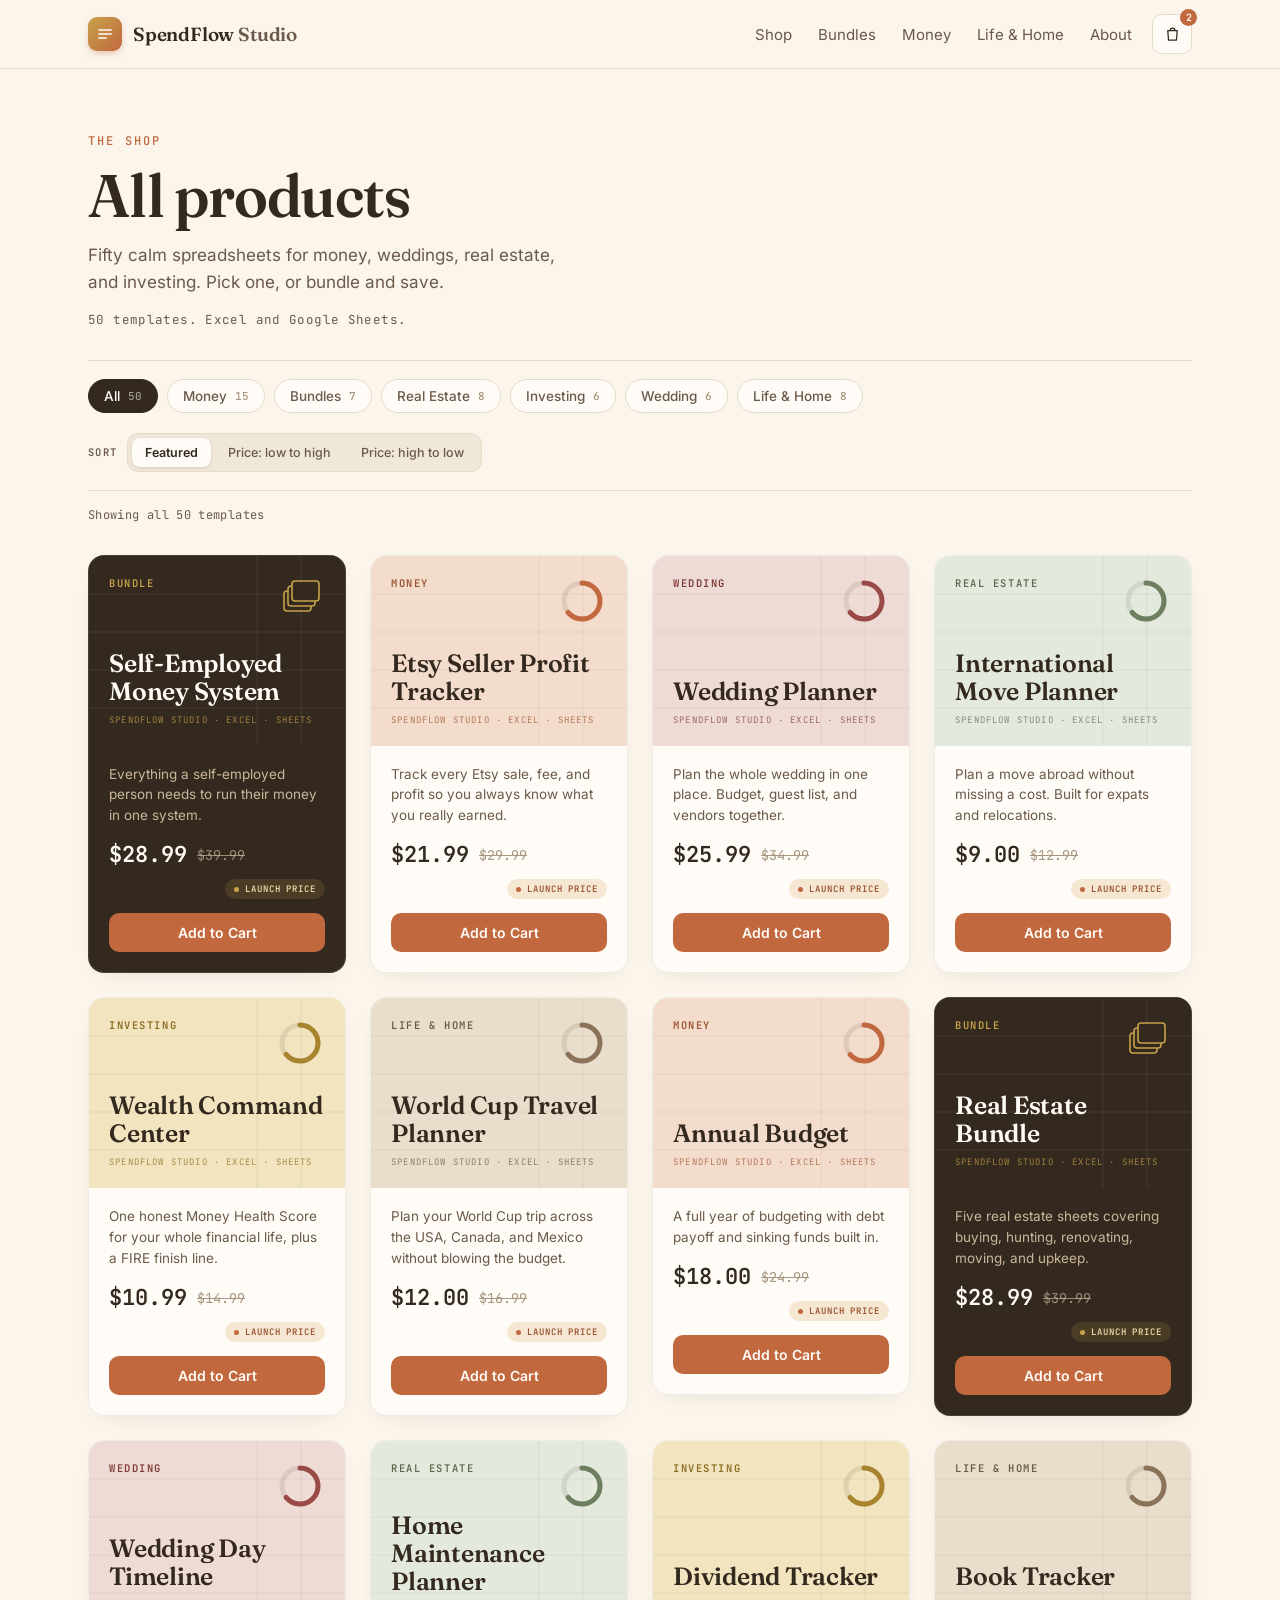
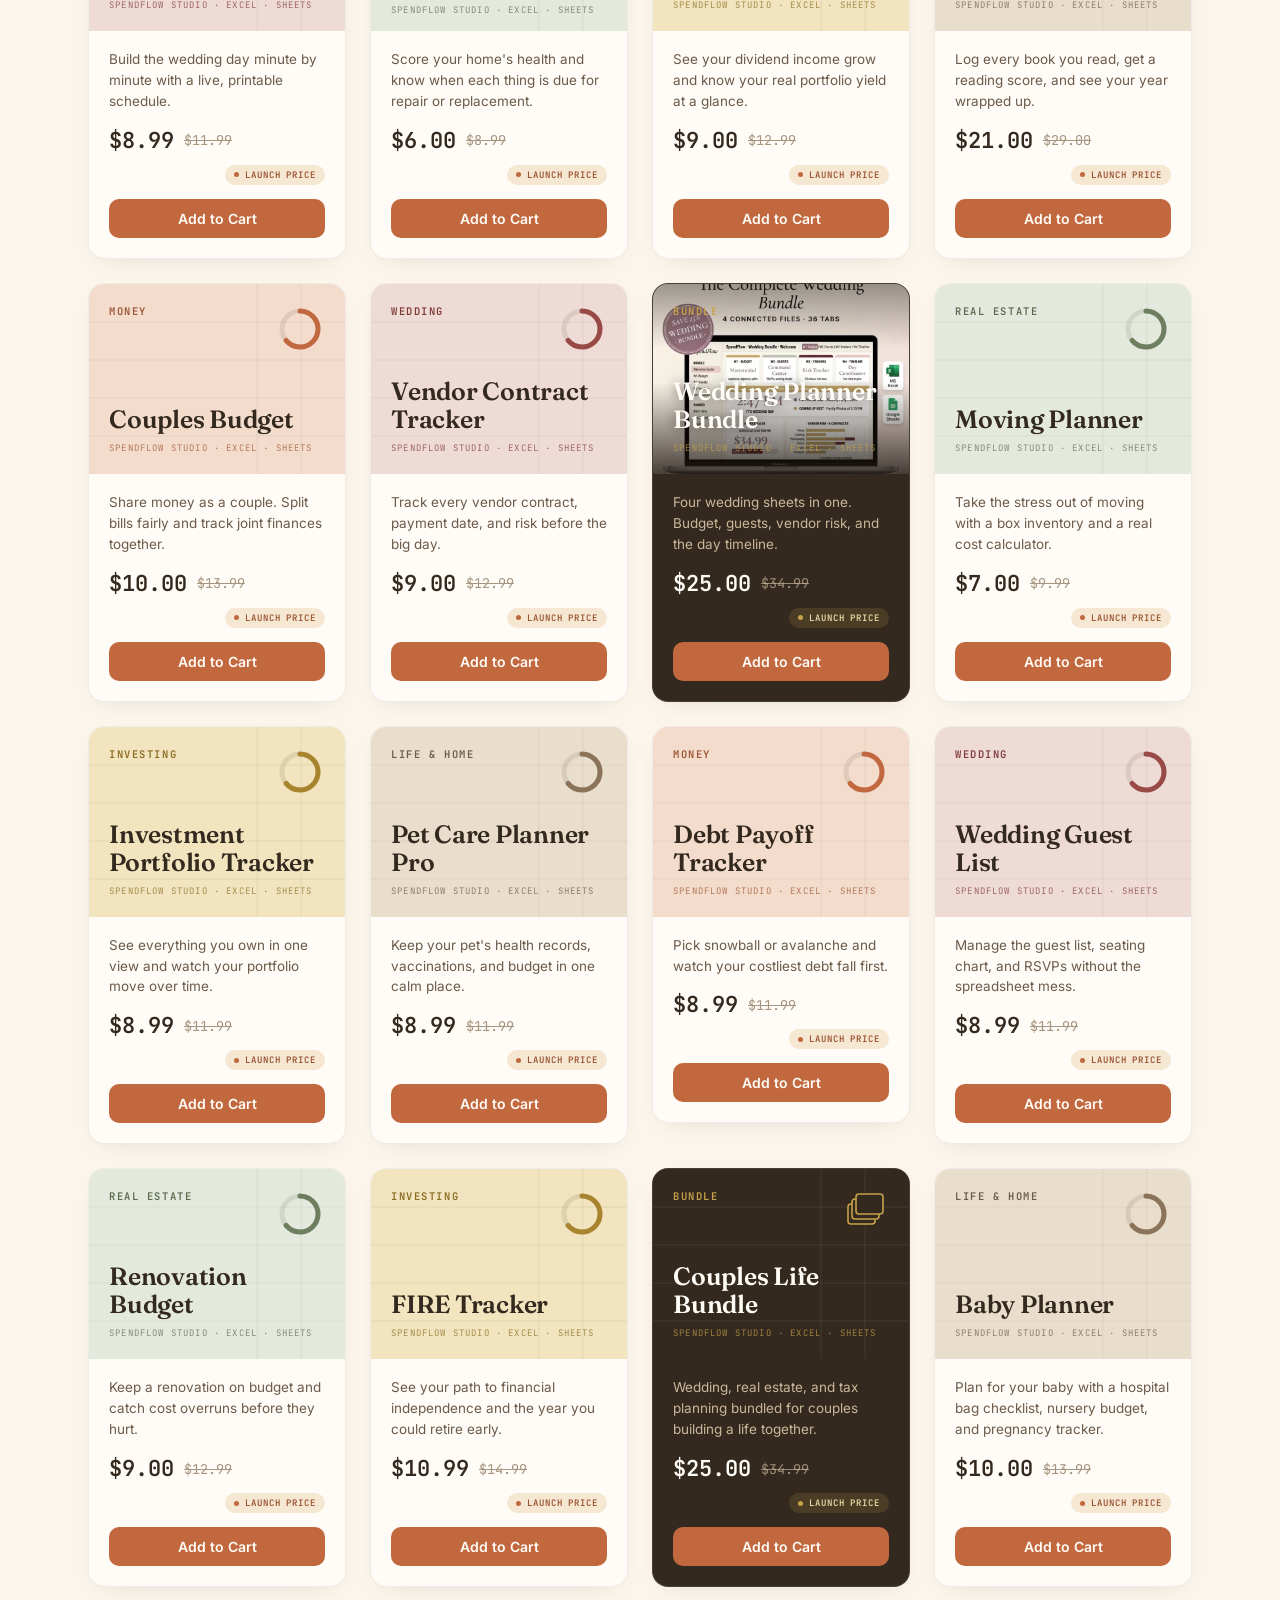
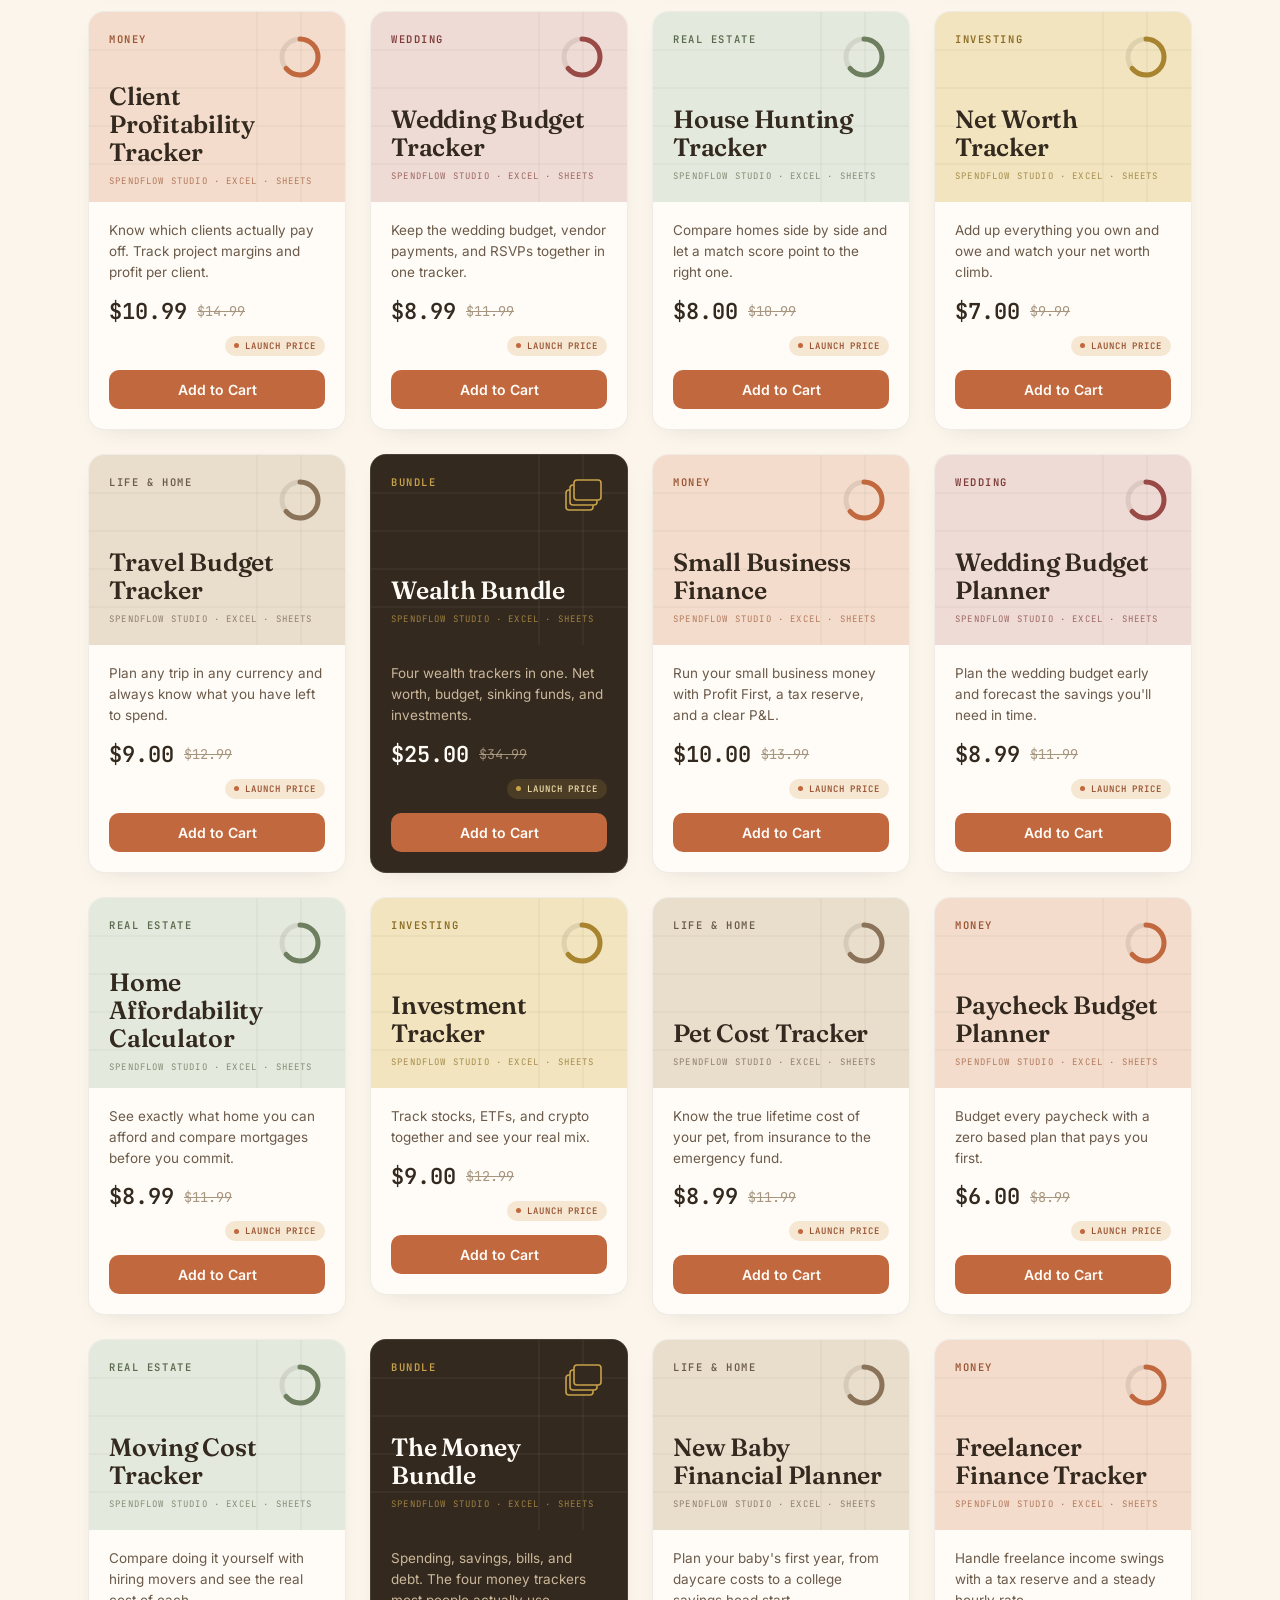
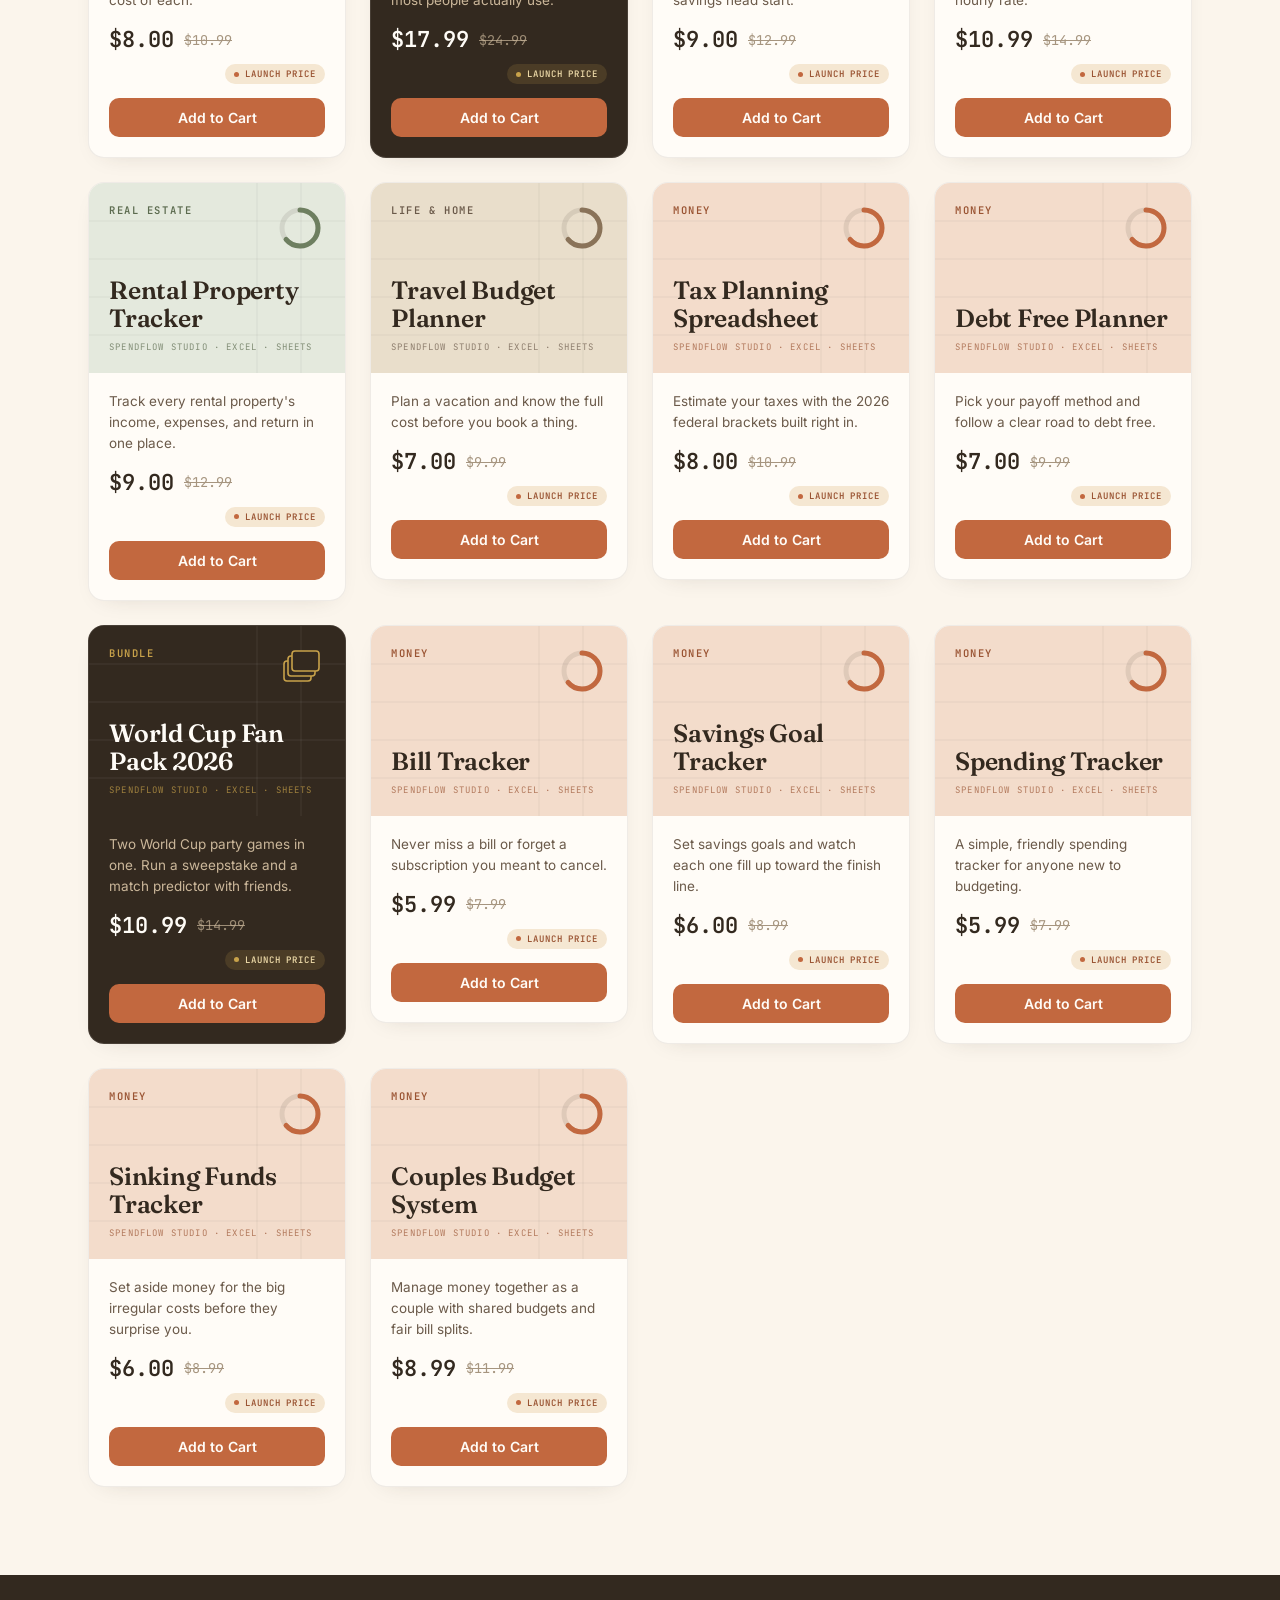
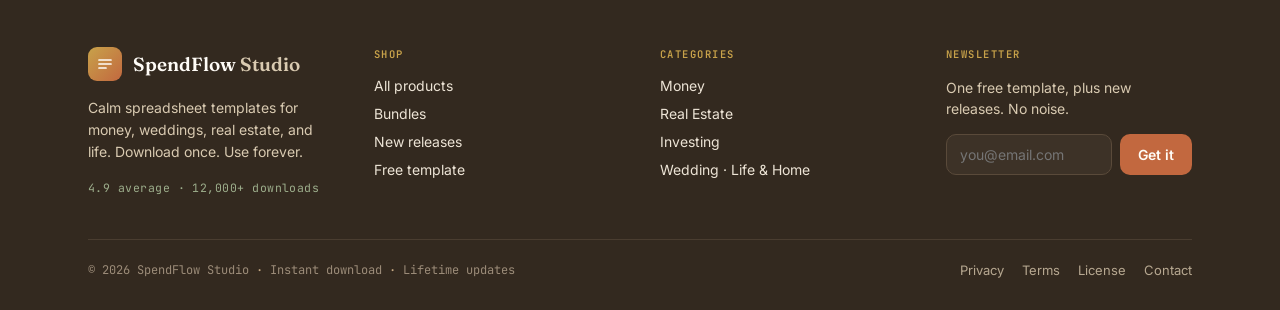
==== commit d68b4b5d: "feat(shop): show real hero image on Wedding Planner Bundle card (idx 14) First product of the 50-pro" ====
--- a/shop.html
+++ b/shop.html
@@ -418,8 +418,9 @@
         </article>
       </a>
       <a class="card-link--2" href="product.html" data-cat="Bundle" data-price="25" data-idx="14">
-        <article class="pcard pcard--bundles">
-          <div class="pcard__field">
+        <article class="pcard pcard--bundles pcard--photo">
+          <div class="pcard__field">
+            <img class="pcard__photo" src="assets/img/14-wedding-planner-bundle/hero.webp" width="794" height="794" loading="lazy" decoding="async" alt="Wedding Planner Bundle spreadsheet preview">
             <svg class="pcard__grid" viewBox="0 0 320 190" preserveAspectRatio="none" aria-hidden="true"><g><line x1="0" y1="38" x2="320" y2="38"/><line x1="0" y1="76" x2="320" y2="76"/><line x1="0" y1="114" x2="320" y2="114"/><line x1="0" y1="152" x2="320" y2="152"/><line x1="210" y1="0" x2="210" y2="190"/><line x1="265" y1="0" x2="265" y2="190"/></g></svg>
             <div class="pcard__top">
               <span class="pcard__eyebrow">Bundle</span>
--- a/assets/styles.css
+++ b/assets/styles.css
@@ -177,6 +177,18 @@
 .pcard__title{margin:0; font-family:var(--serif); font-weight:600; font-size:25px; line-height:1.12; letter-spacing:-.01em; color:var(--ink)}
 .pcard__meta{margin-top:9px; font-family:var(--mono); font-size:9px; letter-spacing:.13em; text-transform:uppercase; color:var(--eyebrow); opacity:.72}
 
+/* ---- Real product photo in the card media field (reusable across the 50-product rollout) ----
+   Opt in per card: add class "pcard--photo" to the .pcard <article> and drop an
+   <img class="pcard__photo"> as the first child of .pcard__field. The photo fills the
+   190px field behind the existing eyebrow/title text; a bottom-weighted scrim keeps the
+   light title legible over bright images; the decorative grid + icon are hidden as redundant. */
+.pcard__photo{position:absolute; inset:0; width:100%; height:100%; object-fit:cover; z-index:0; display:block}
+.pcard--photo .pcard__field::after{content:""; position:absolute; inset:0; z-index:0; pointer-events:none;
+  background:linear-gradient(180deg, rgba(24,17,10,.42) 0%, rgba(24,17,10,0) 34%, rgba(24,17,10,0) 52%, rgba(24,17,10,.78) 100%)}
+.pcard--photo .pcard__grid,
+.pcard--photo .pcard__icon{display:none}
+.pcard--photo .pcard__title{text-shadow:0 1px 12px rgba(24,17,10,.55)}
+
 .pcard__body{padding:18px 20px 20px; display:flex; flex-direction:column; gap:14px; flex:1}
 .pcard__desc{margin:0; font-size:13.5px; line-height:1.55; color:var(--bodySub)}
 .pcard__prices{display:flex; align-items:center; gap:10px; flex-wrap:wrap}
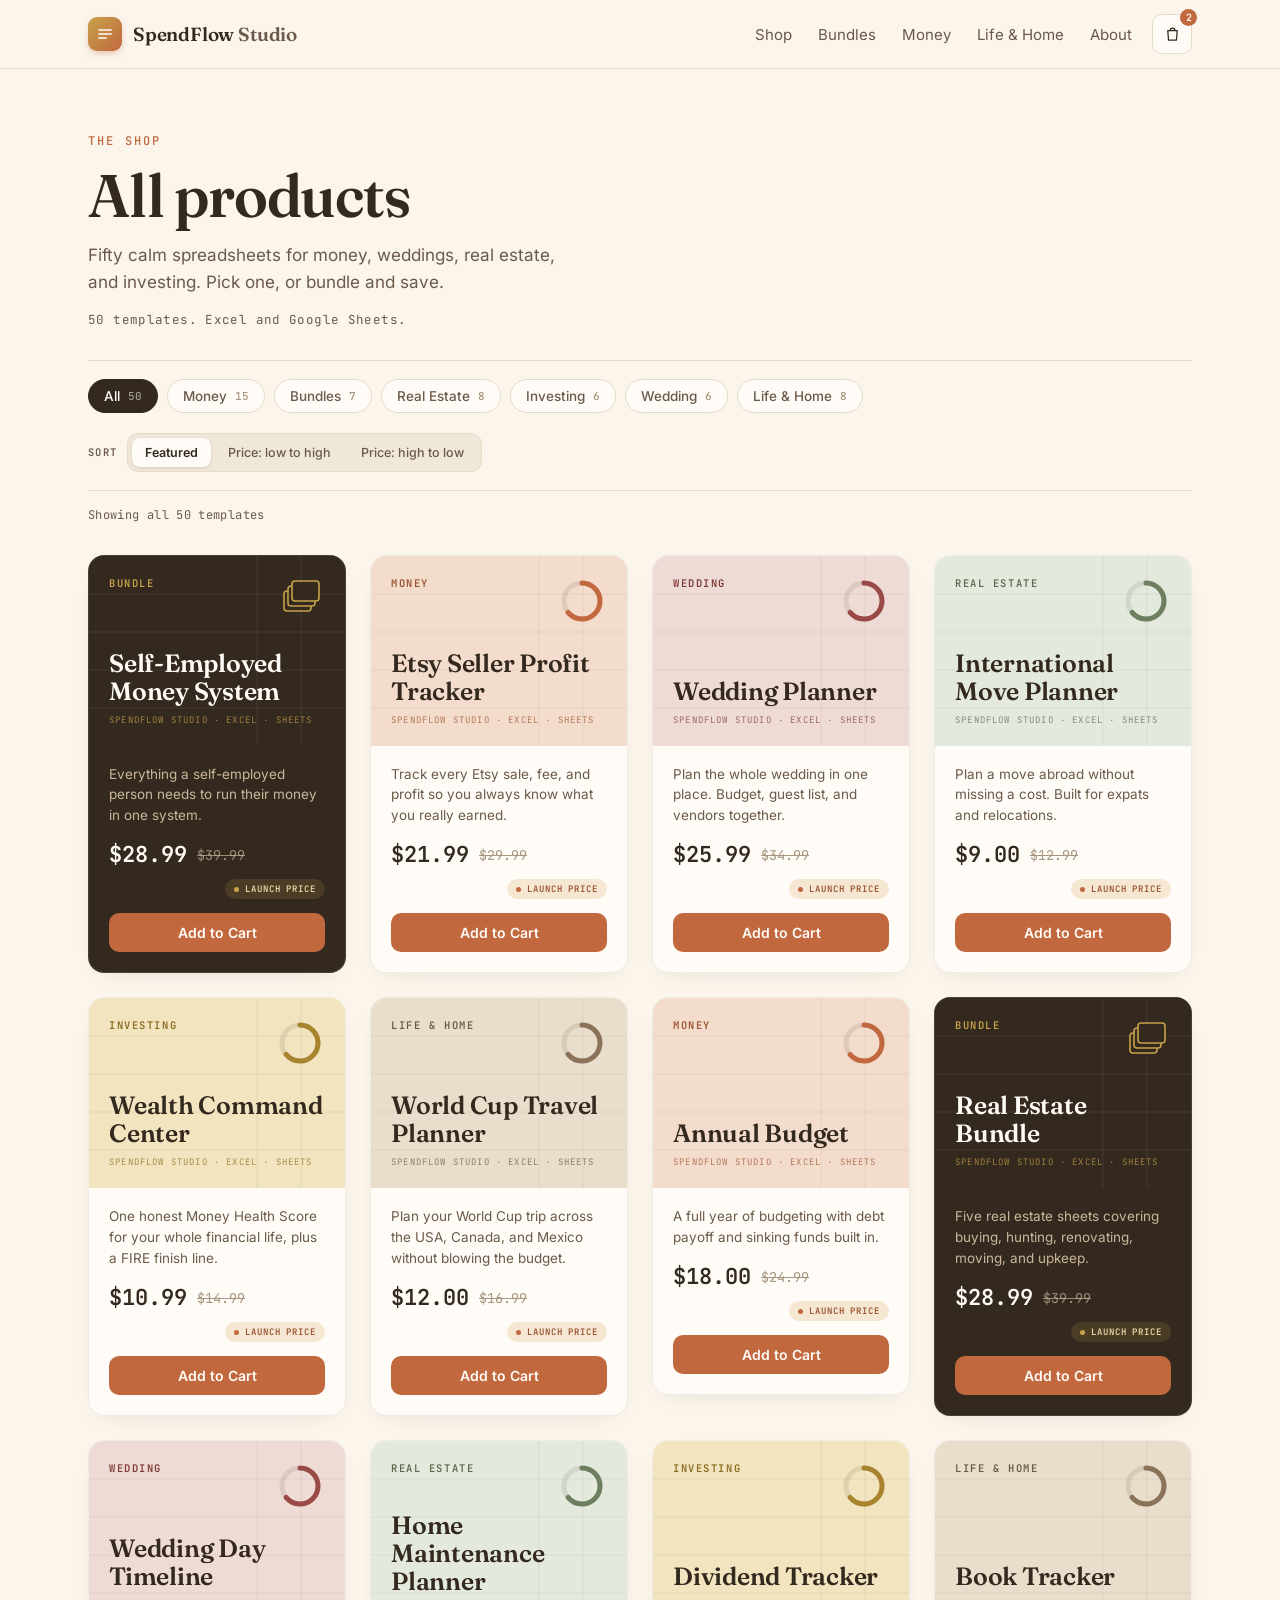
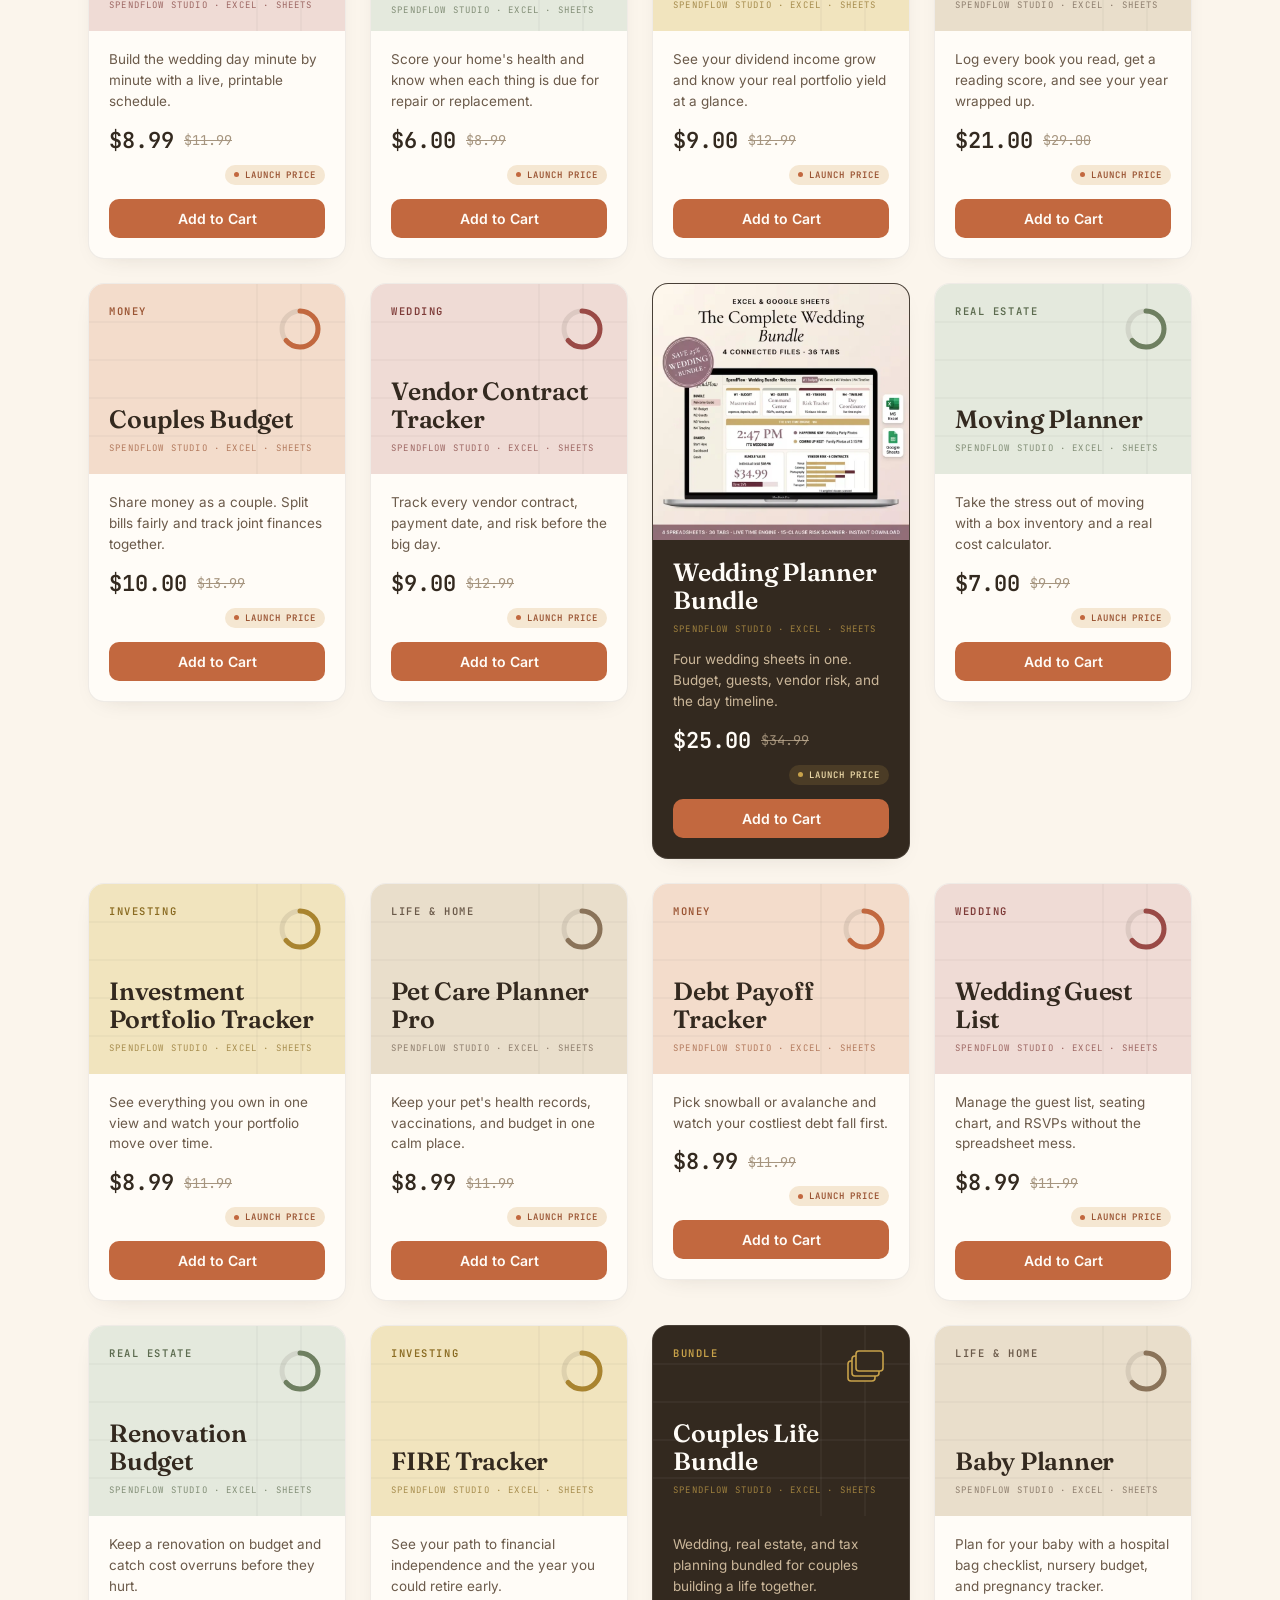
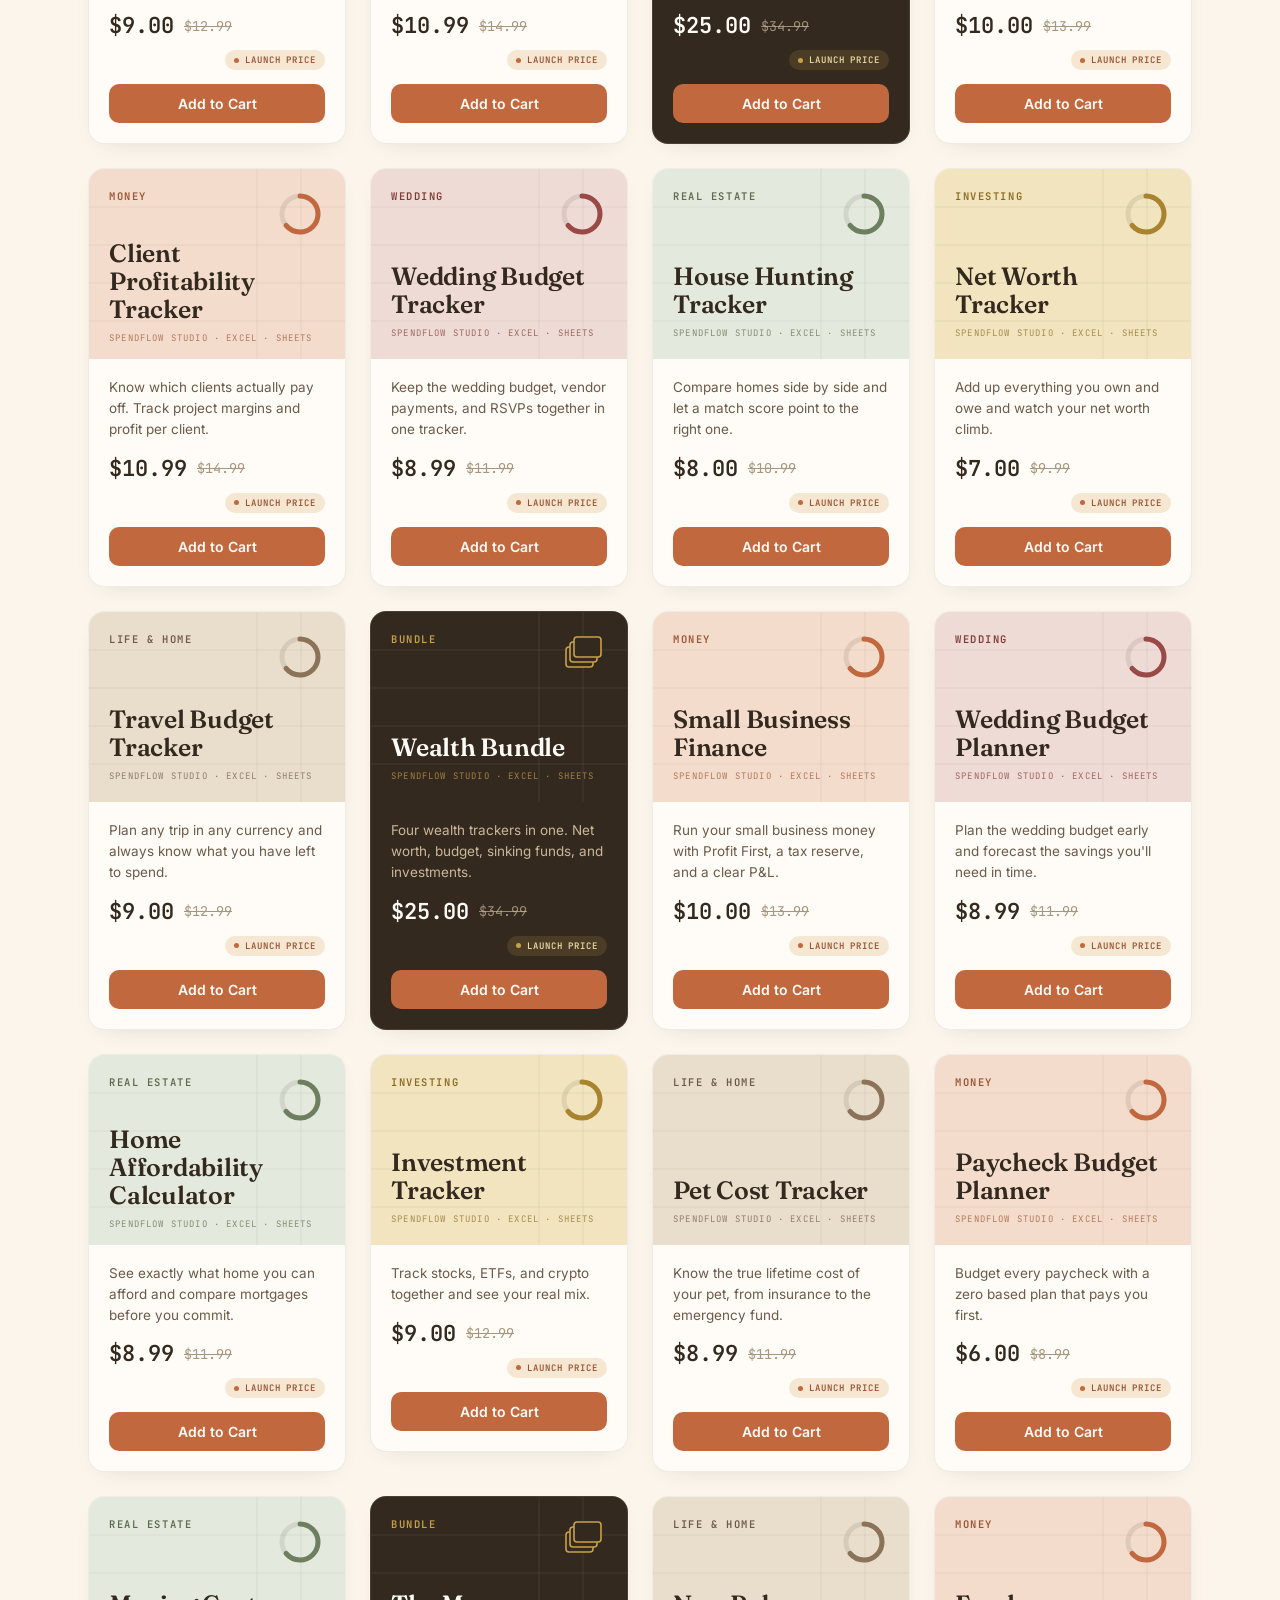
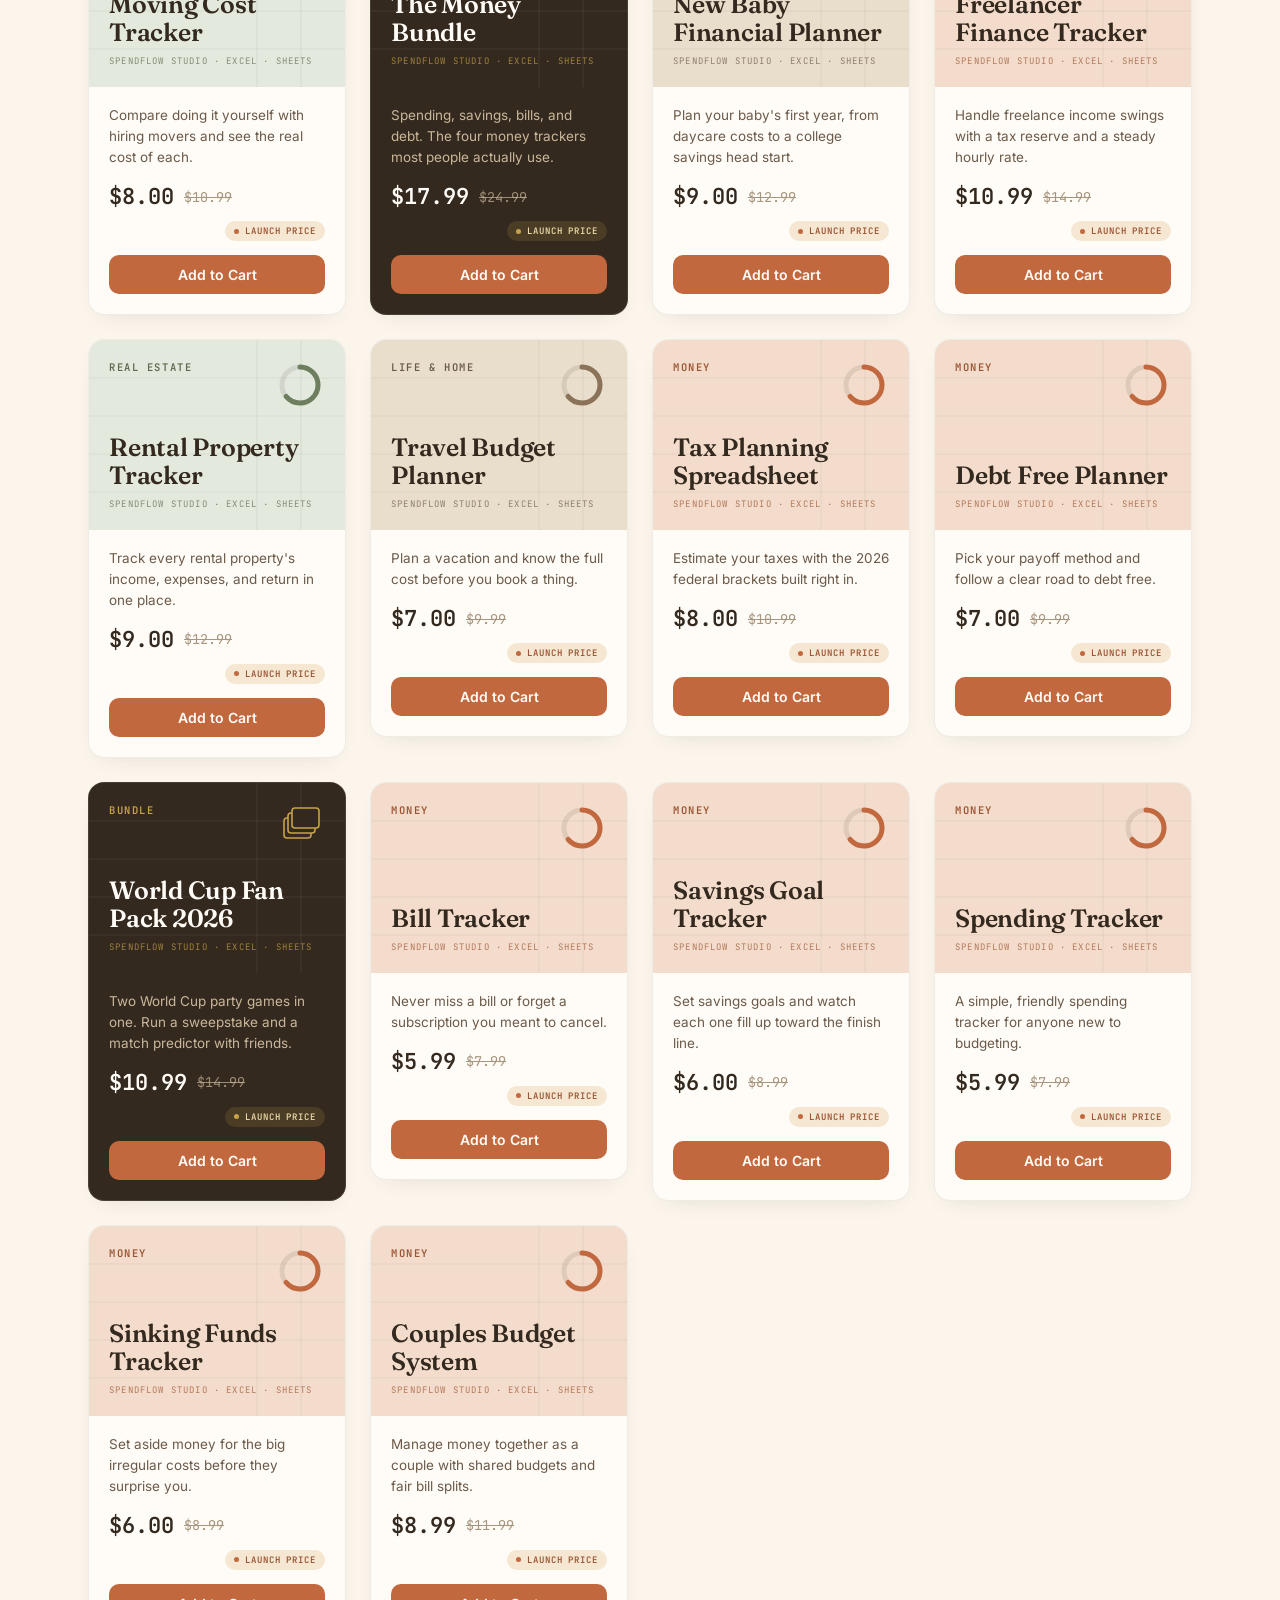
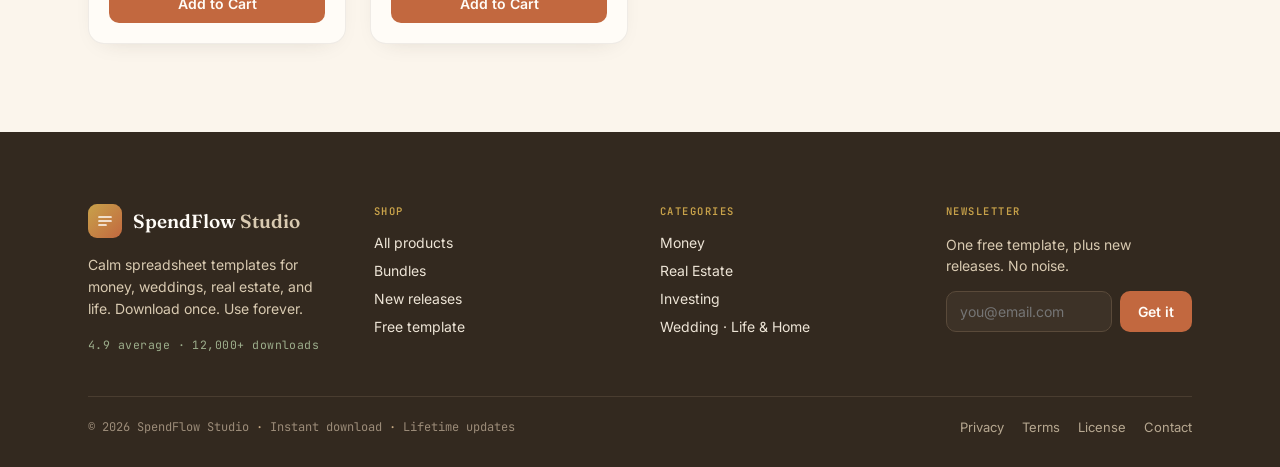
==== commit 686037b5: "feat(shop): full-square photo card for Wedding Planner Bundle (idx 14) Reset the card-image approach" ====
--- a/shop.html
+++ b/shop.html
@@ -420,19 +420,19 @@
       <a class="card-link--2" href="product.html" data-cat="Bundle" data-price="25" data-idx="14">
         <article class="pcard pcard--bundles pcard--photo">
           <div class="pcard__field">
-            <img class="pcard__photo" src="assets/img/14-wedding-planner-bundle/hero.webp" width="794" height="794" loading="lazy" decoding="async" alt="Wedding Planner Bundle spreadsheet preview">
+            <img class="pcard__photo" src="assets/img/14-wedding-planner-bundle/hero.webp" width="794" height="794" loading="lazy" decoding="async" alt="Wedding Planner Bundle — budget, guest list, vendor tracker and day-of timeline spreadsheets for Excel and Google Sheets">
             <svg class="pcard__grid" viewBox="0 0 320 190" preserveAspectRatio="none" aria-hidden="true"><g><line x1="0" y1="38" x2="320" y2="38"/><line x1="0" y1="76" x2="320" y2="76"/><line x1="0" y1="114" x2="320" y2="114"/><line x1="0" y1="152" x2="320" y2="152"/><line x1="210" y1="0" x2="210" y2="190"/><line x1="265" y1="0" x2="265" y2="190"/></g></svg>
             <div class="pcard__top">
               <span class="pcard__eyebrow">Bundle</span>
               <svg class="pcard__icon pcard__icon--bundle" width="50" height="50" viewBox="0 0 50 50" fill="none" aria-hidden="true"><rect x="9" y="15" width="27" height="20" rx="3" stroke-width="1.6"/><rect x="13" y="10" width="27" height="20" rx="3" stroke-width="1.6"/><rect x="17" y="5" width="27" height="20" rx="3" stroke-width="1.6"/></svg>
               <svg class="pcard__icon pcard__icon--single" width="50" height="50" viewBox="0 0 50 50" fill="none" aria-hidden="true"><circle class="ring-track" cx="25" cy="25" r="18" stroke-width="5"/><circle class="ring-fill" cx="25" cy="25" r="18" stroke-width="5" stroke-linecap="round" stroke-dasharray="72 114" transform="rotate(-90 25 25)"/></svg>
             </div>
+          </div>
+          <div class="pcard__body">
             <div class="pcard__titlewrap">
               <h3 class="pcard__title">Wedding Planner Bundle</h3>
               <div class="pcard__meta">SpendFlow Studio · Excel · Sheets</div>
             </div>
-          </div>
-          <div class="pcard__body">
             <p class="pcard__desc">Four wedding sheets in one. Budget, guests, vendor risk, and the day timeline.</p>
             <div class="pcard__prices">
               <span class="pcard__launch">$25.00</span>
--- a/assets/styles.css
+++ b/assets/styles.css
@@ -177,18 +177,6 @@
 .pcard__title{margin:0; font-family:var(--serif); font-weight:600; font-size:25px; line-height:1.12; letter-spacing:-.01em; color:var(--ink)}
 .pcard__meta{margin-top:9px; font-family:var(--mono); font-size:9px; letter-spacing:.13em; text-transform:uppercase; color:var(--eyebrow); opacity:.72}
 
-/* ---- Real product photo in the card media field (reusable across the 50-product rollout) ----
-   Opt in per card: add class "pcard--photo" to the .pcard <article> and drop an
-   <img class="pcard__photo"> as the first child of .pcard__field. The photo fills the
-   190px field behind the existing eyebrow/title text; a bottom-weighted scrim keeps the
-   light title legible over bright images; the decorative grid + icon are hidden as redundant. */
-.pcard__photo{position:absolute; inset:0; width:100%; height:100%; object-fit:cover; z-index:0; display:block}
-.pcard--photo .pcard__field::after{content:""; position:absolute; inset:0; z-index:0; pointer-events:none;
-  background:linear-gradient(180deg, rgba(24,17,10,.42) 0%, rgba(24,17,10,0) 34%, rgba(24,17,10,0) 52%, rgba(24,17,10,.78) 100%)}
-.pcard--photo .pcard__grid,
-.pcard--photo .pcard__icon{display:none}
-.pcard--photo .pcard__title{text-shadow:0 1px 12px rgba(24,17,10,.55)}
-
 .pcard__body{padding:18px 20px 20px; display:flex; flex-direction:column; gap:14px; flex:1}
 .pcard__desc{margin:0; font-size:13.5px; line-height:1.55; color:var(--bodySub)}
 .pcard__prices{display:flex; align-items:center; gap:10px; flex-wrap:wrap}
@@ -199,6 +187,20 @@
 .pcard__cart{margin-top:auto; width:100%; padding:11px 16px; border:none; border-radius:10px; background:#C2683F; color:#FFFCF7; font-family:var(--sans); font-size:14px; font-weight:600; cursor:pointer; transition:transform 80ms ease, background 150ms ease}
 .pcard__cart:hover{background:#AD5A34}
 .pcard__cart:active{transform:scale(.99)}
+
+/* ---- Photo card (opt-in): full square hero image on top, all text below --------
+   Reusable pattern for products #2–50. To adopt: add `pcard--photo` to the
+   article, drop assets/img/<idx>-<slug>/hero.webp (square, e.g. 794x794), point the
+   <img class="pcard__photo"> at it, and place the .pcard__titlewrap inside .pcard__body.
+   No per-card CSS. Because source images are 1:1, the square media area shows the
+   whole graphic with nothing cropped. */
+.pcard--photo .pcard__field{height:auto; aspect-ratio:1/1; padding:0; display:block}
+.pcard--photo .pcard__photo{display:block; width:100%; height:100%; object-fit:cover; object-position:center}
+/* decorative placeholder art is kept in the markup but hidden on photo cards (reversible) */
+.pcard--photo .pcard__grid,
+.pcard--photo .pcard__top{display:none}
+/* title/meta now sit in the text strip below the image, not overlaying it */
+.pcard--photo .pcard__titlewrap{margin-top:0}
 
 /* ============================================================
    Motion  (opt-in; content fully visible without JS)
